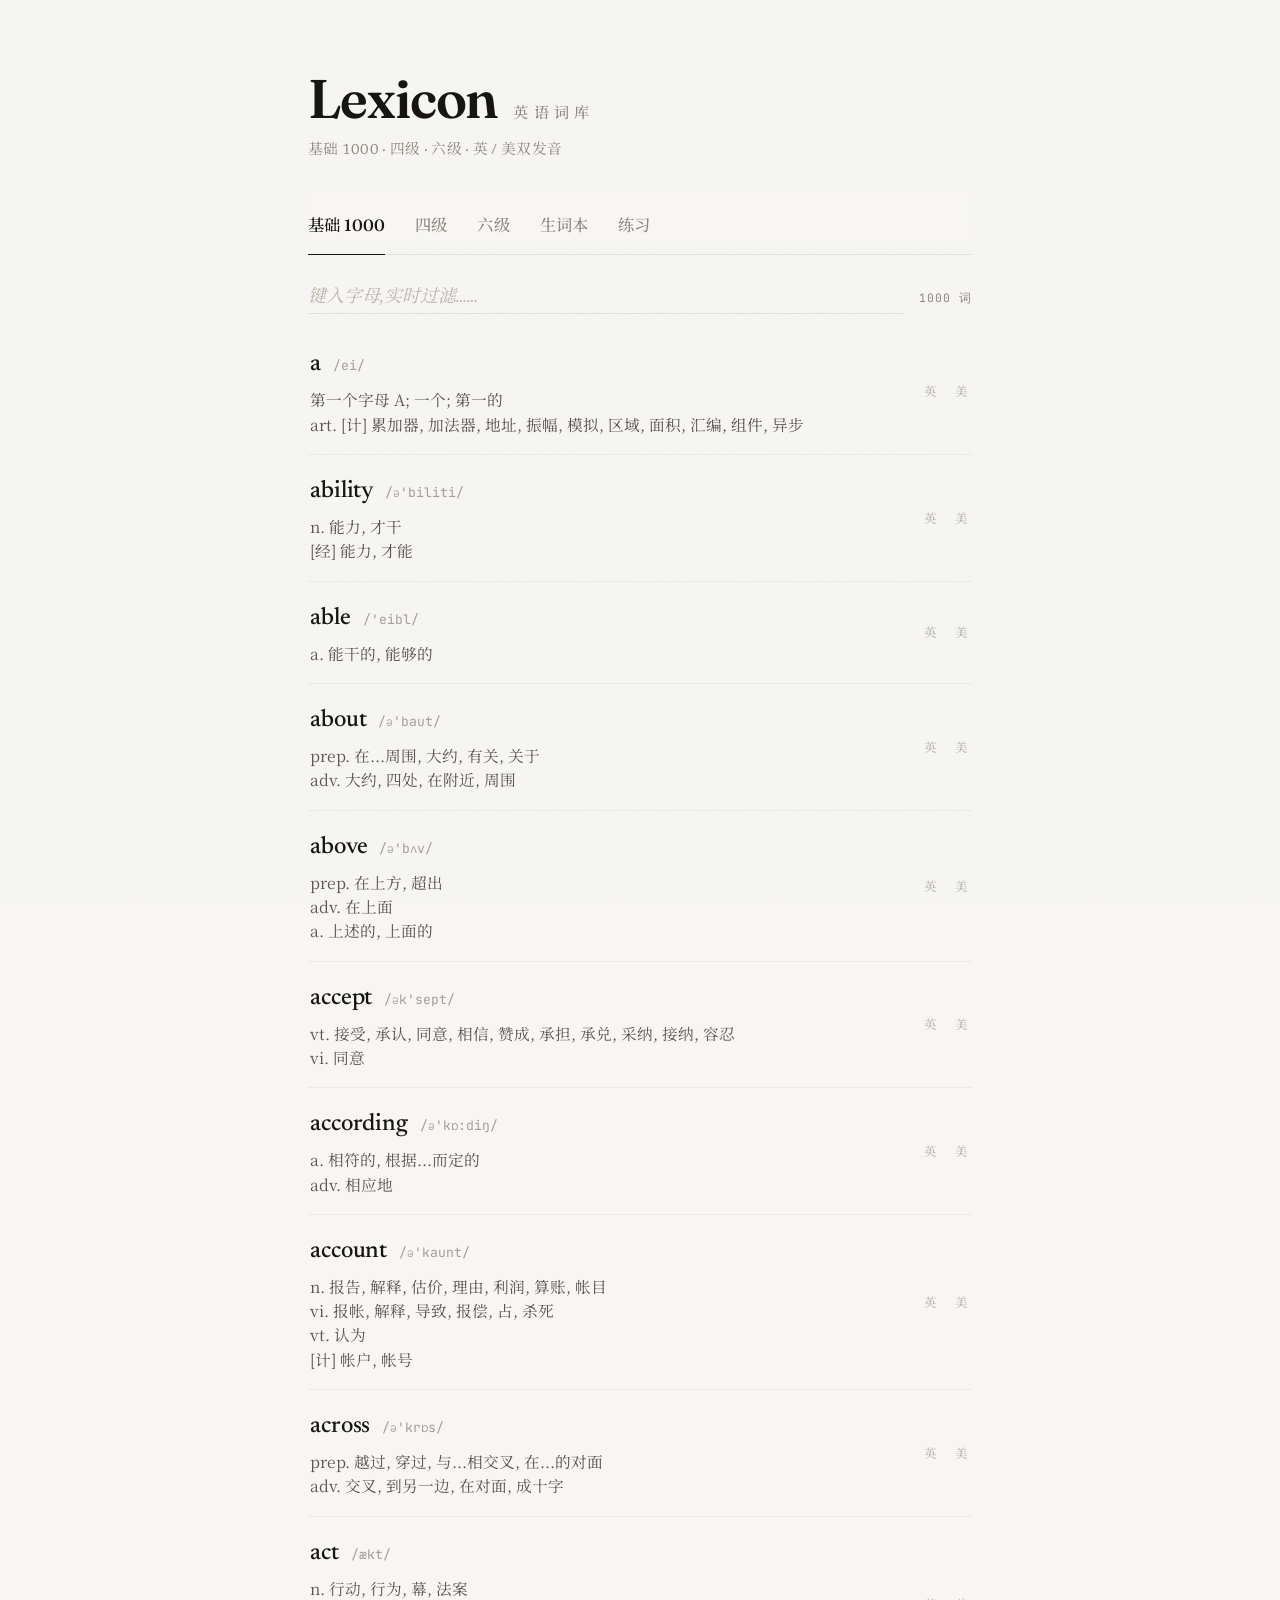
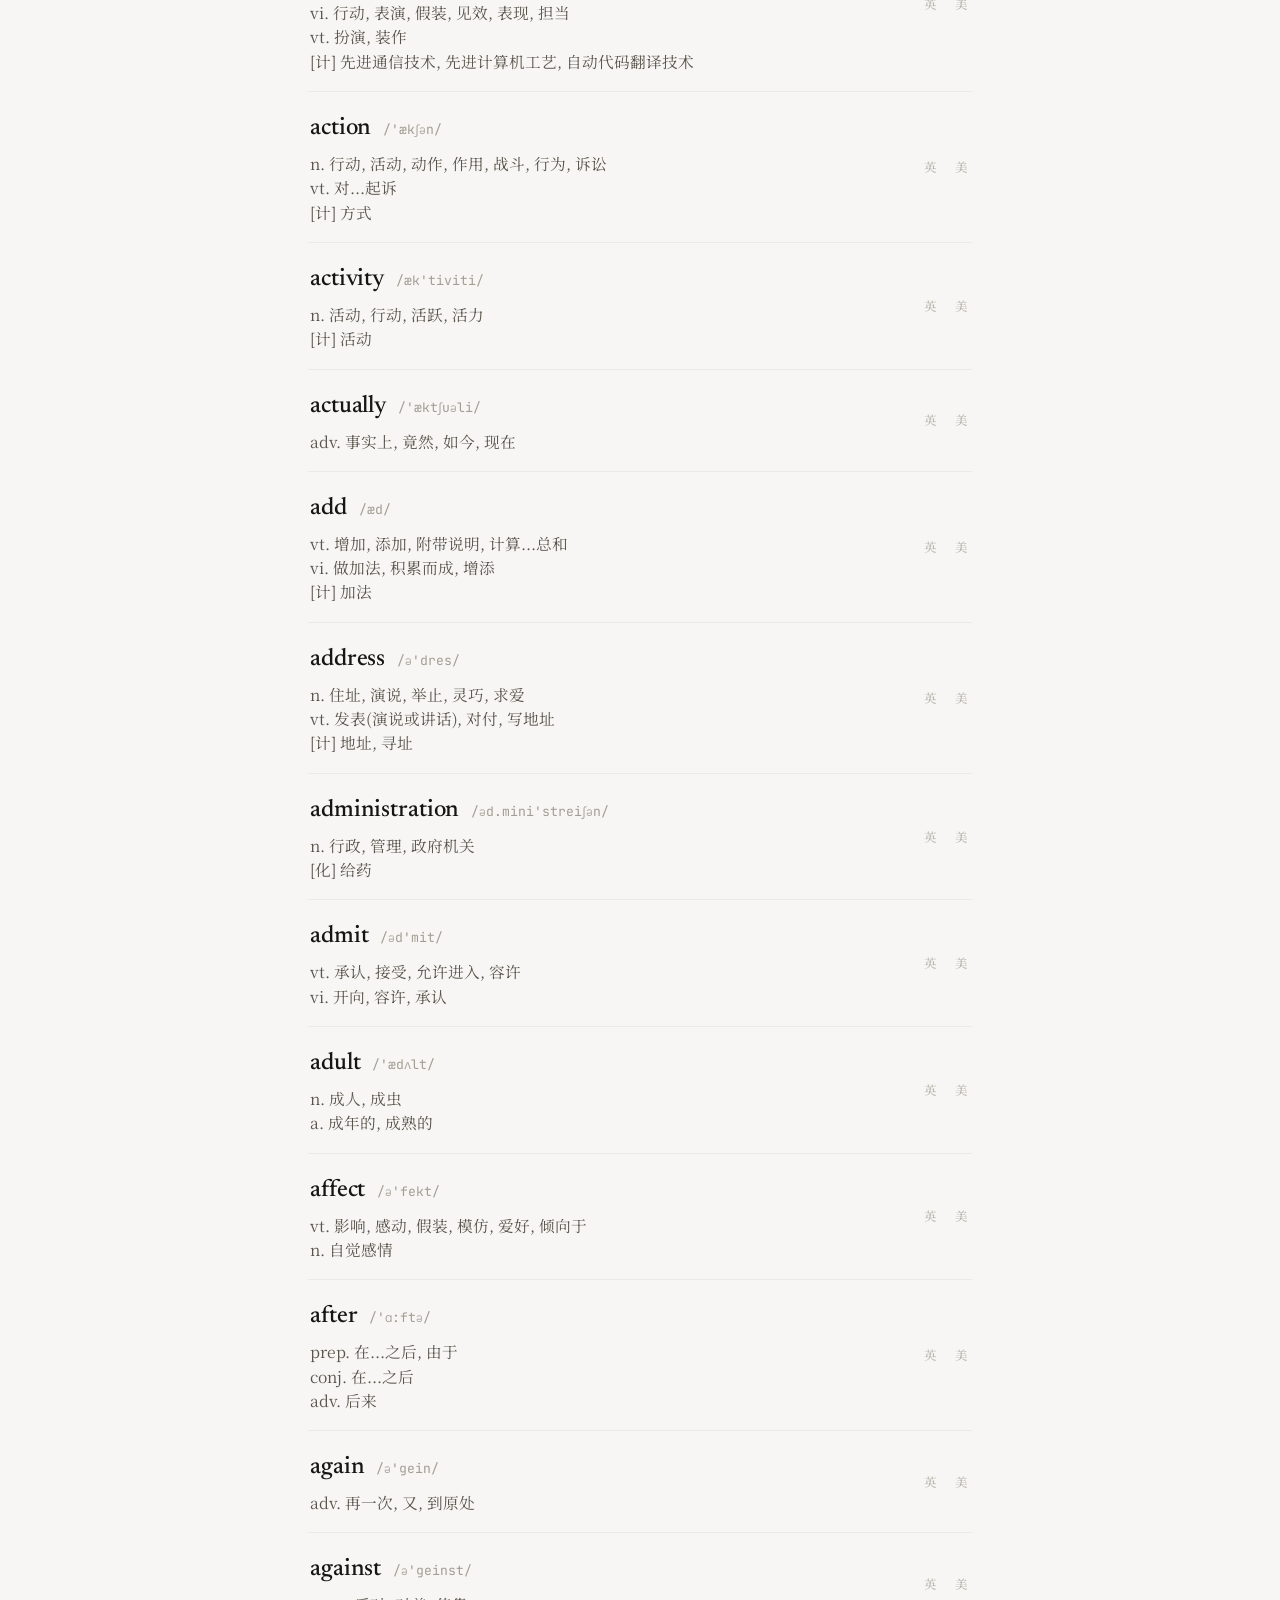
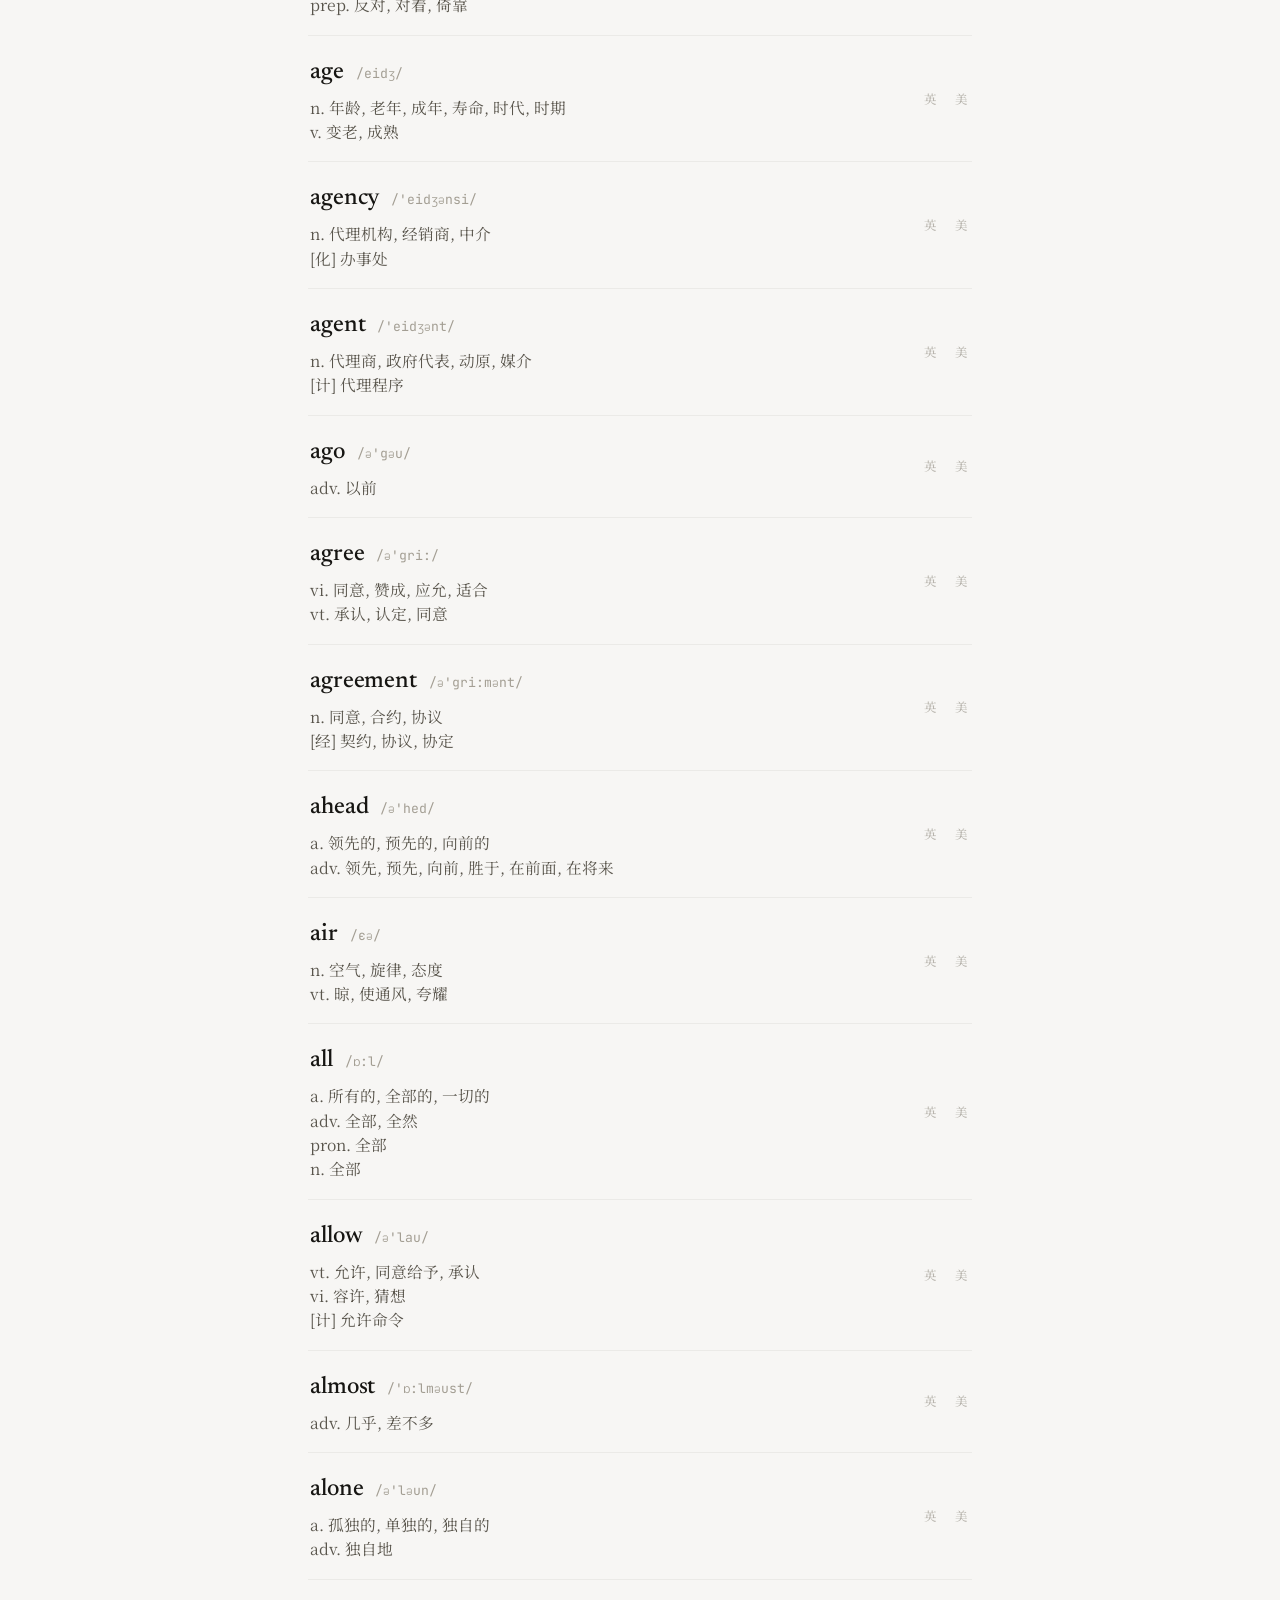
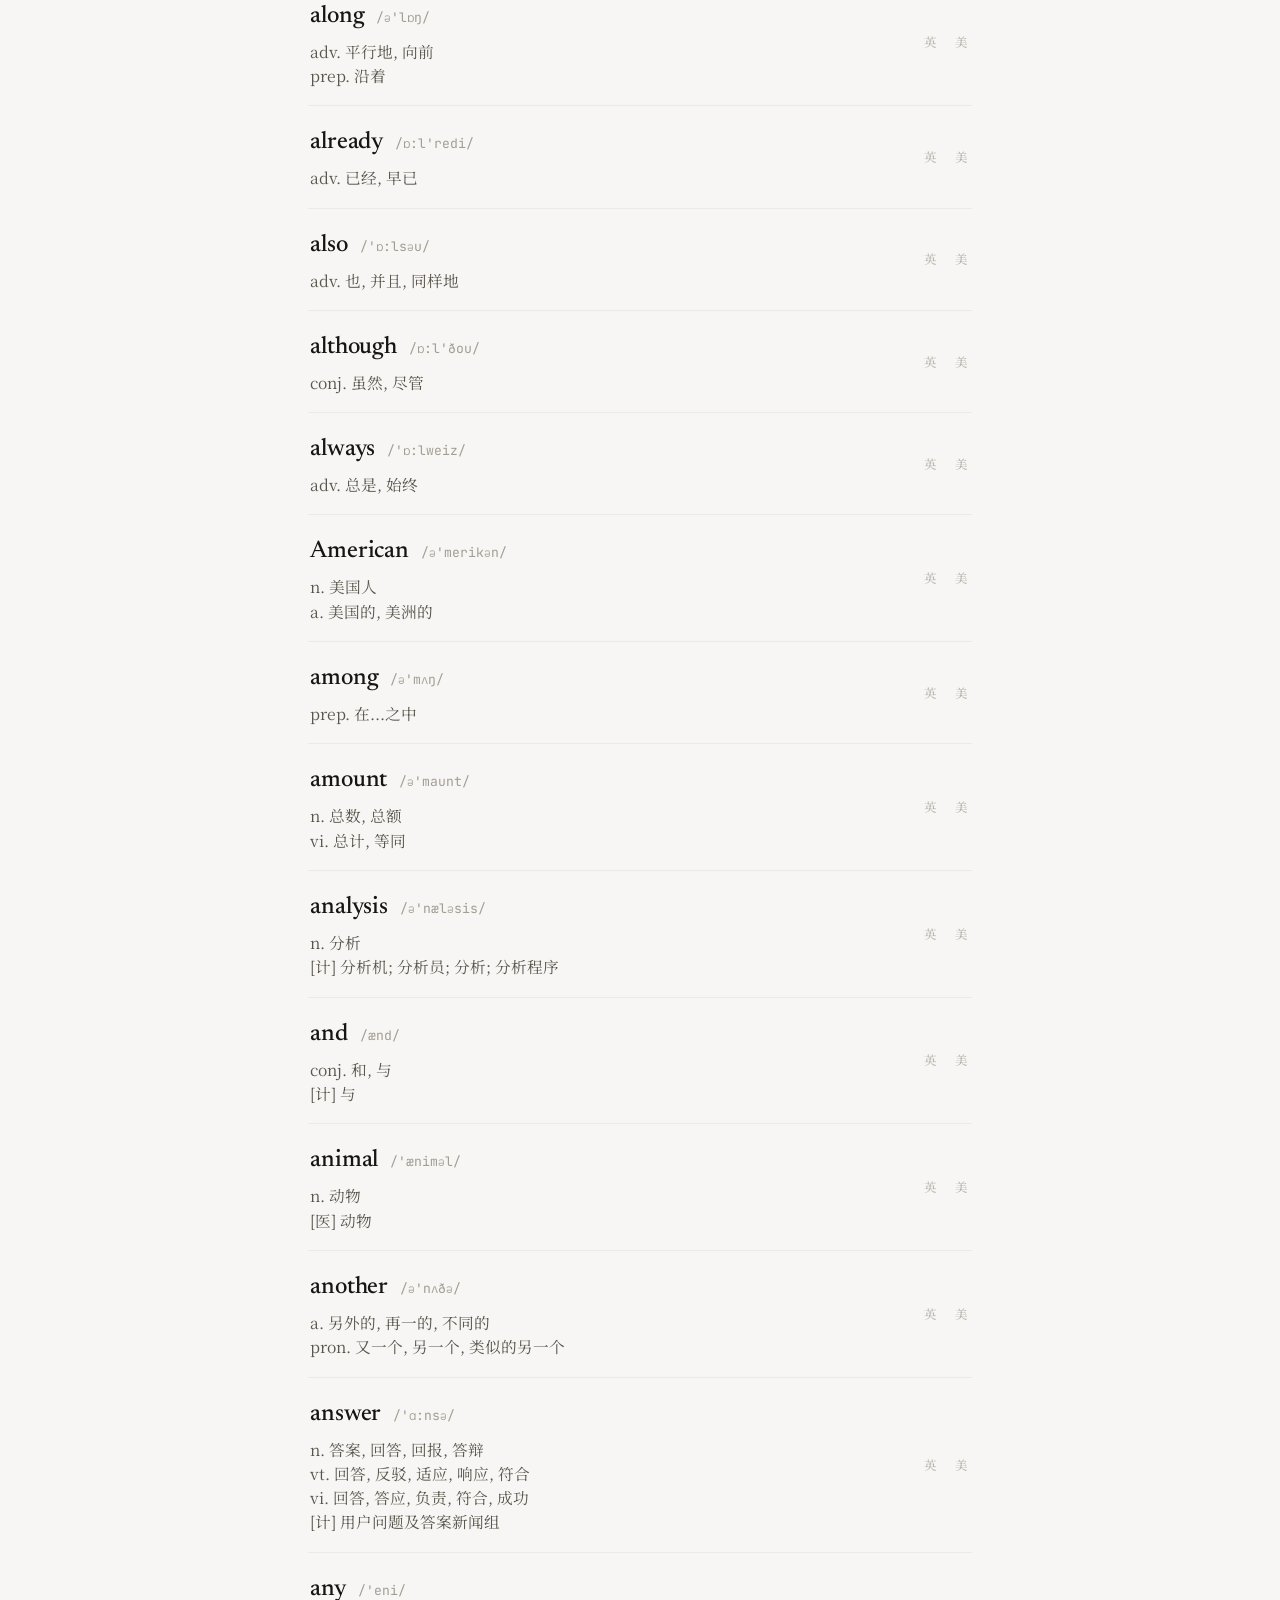
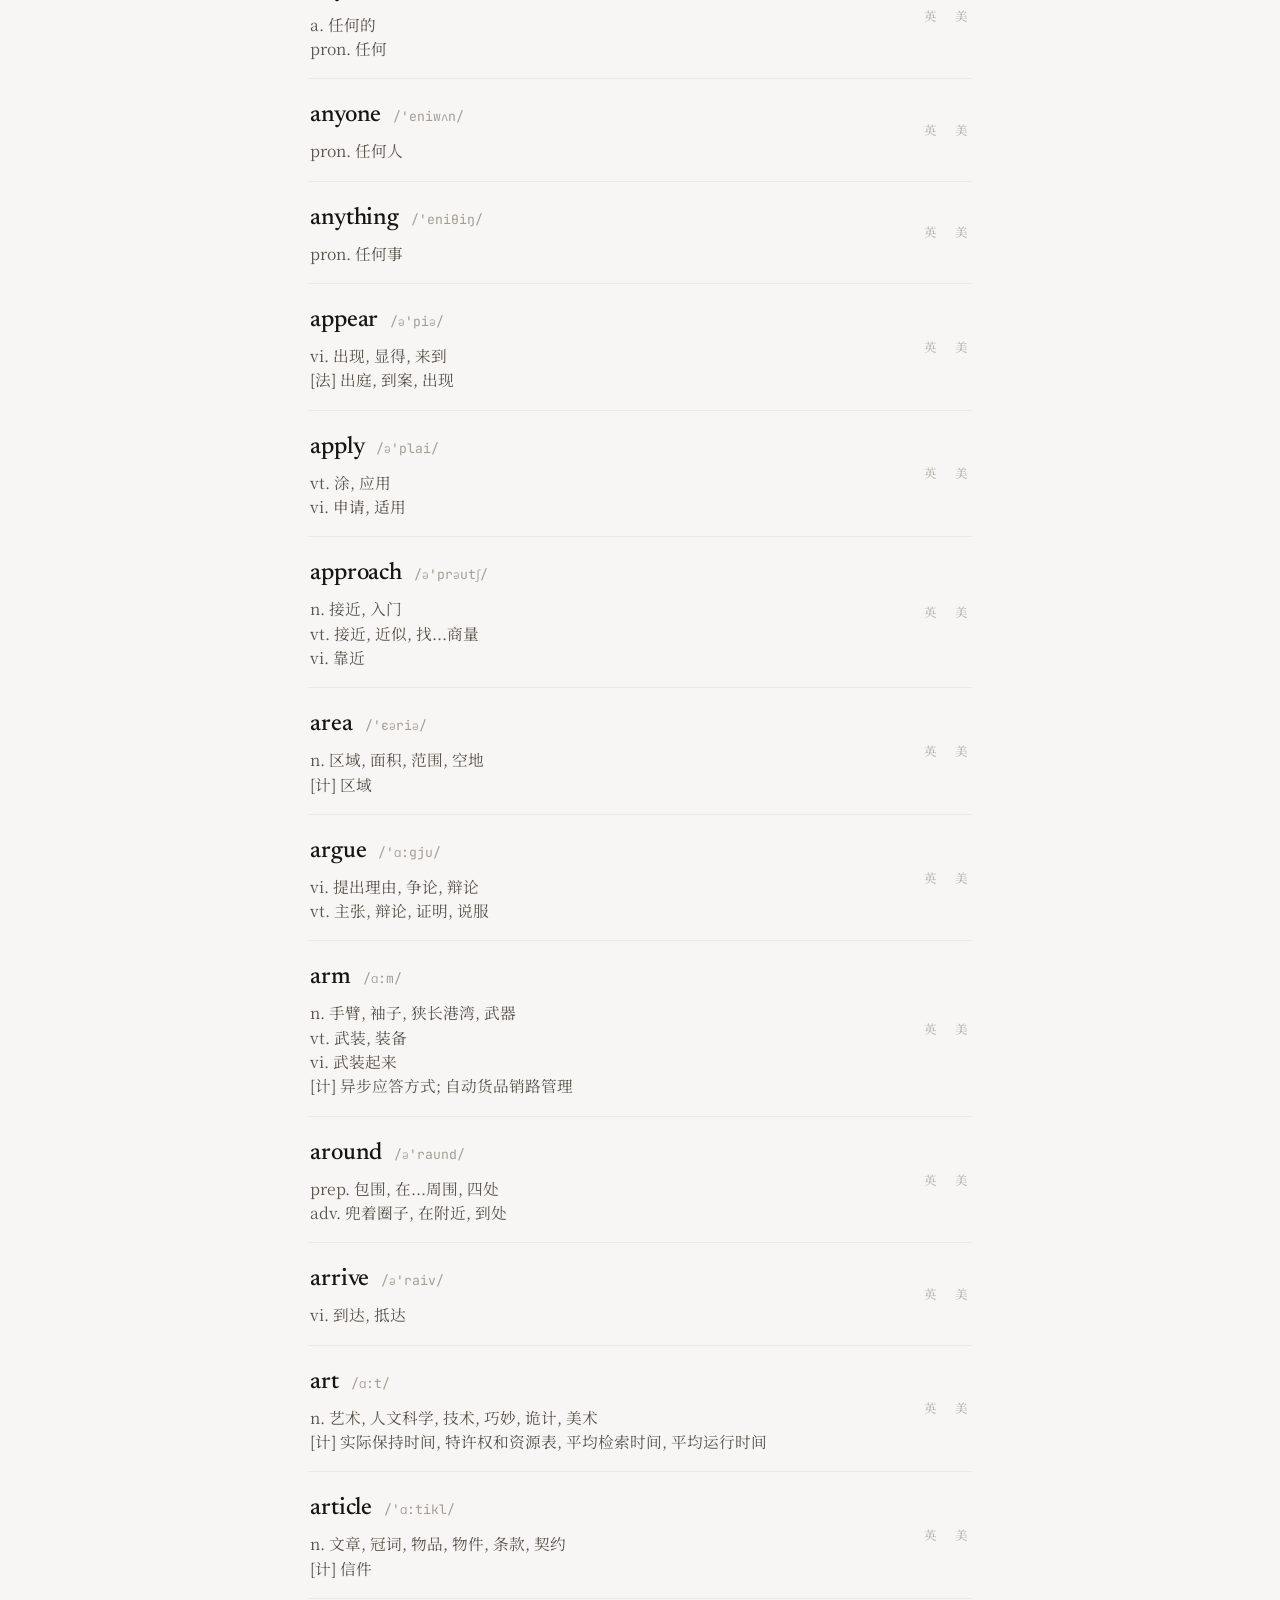
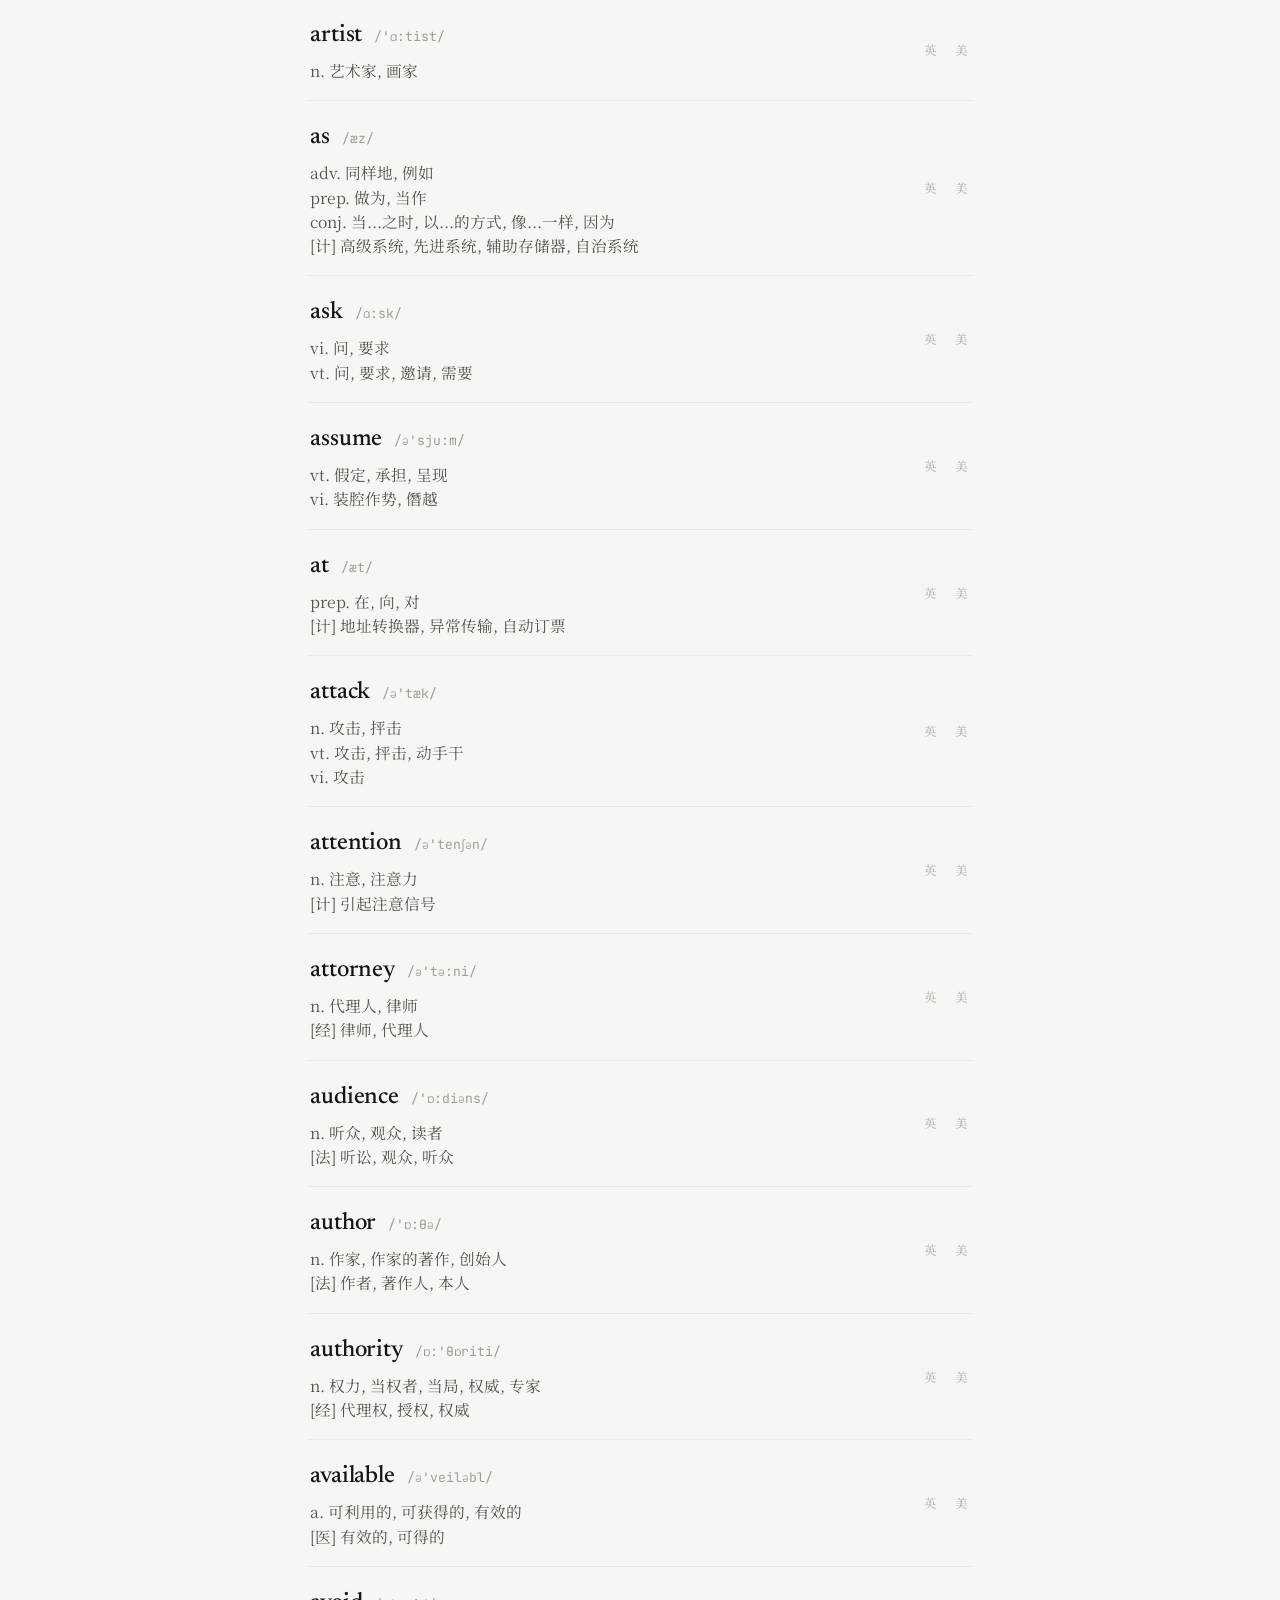
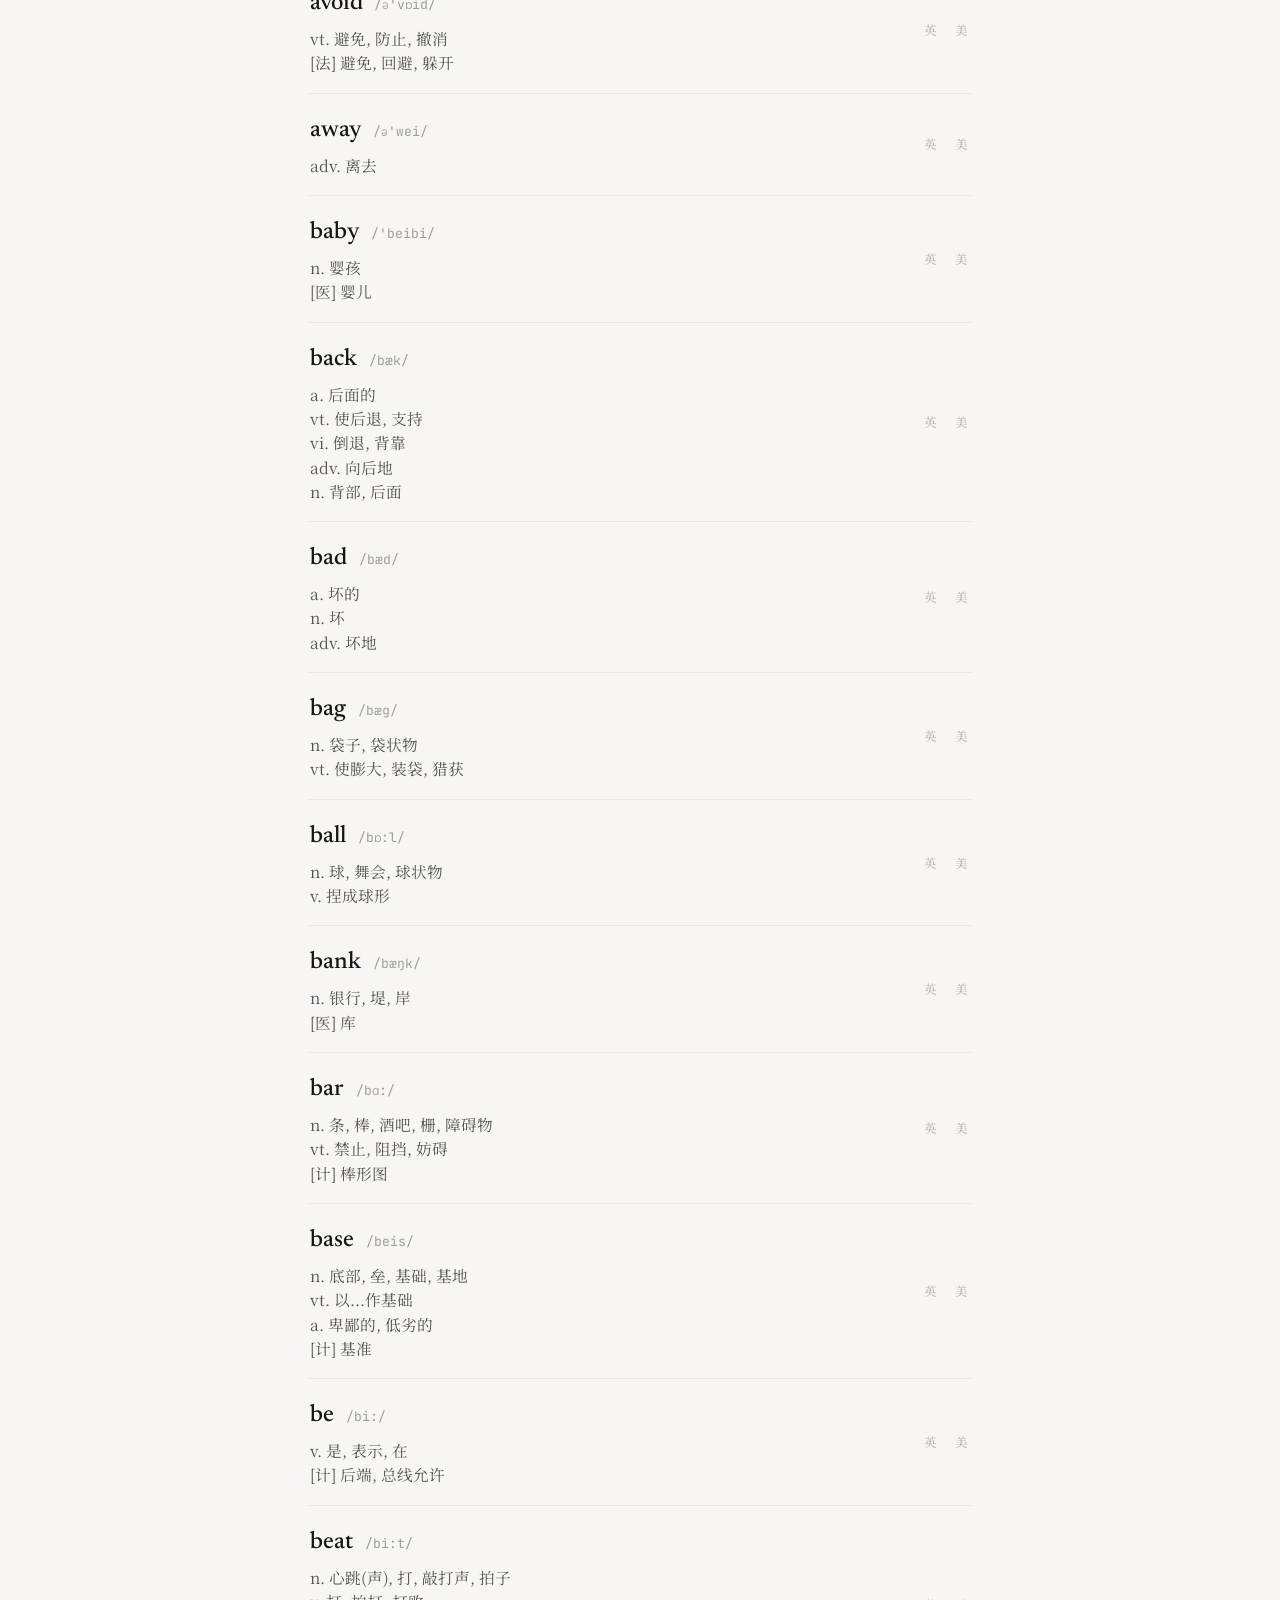
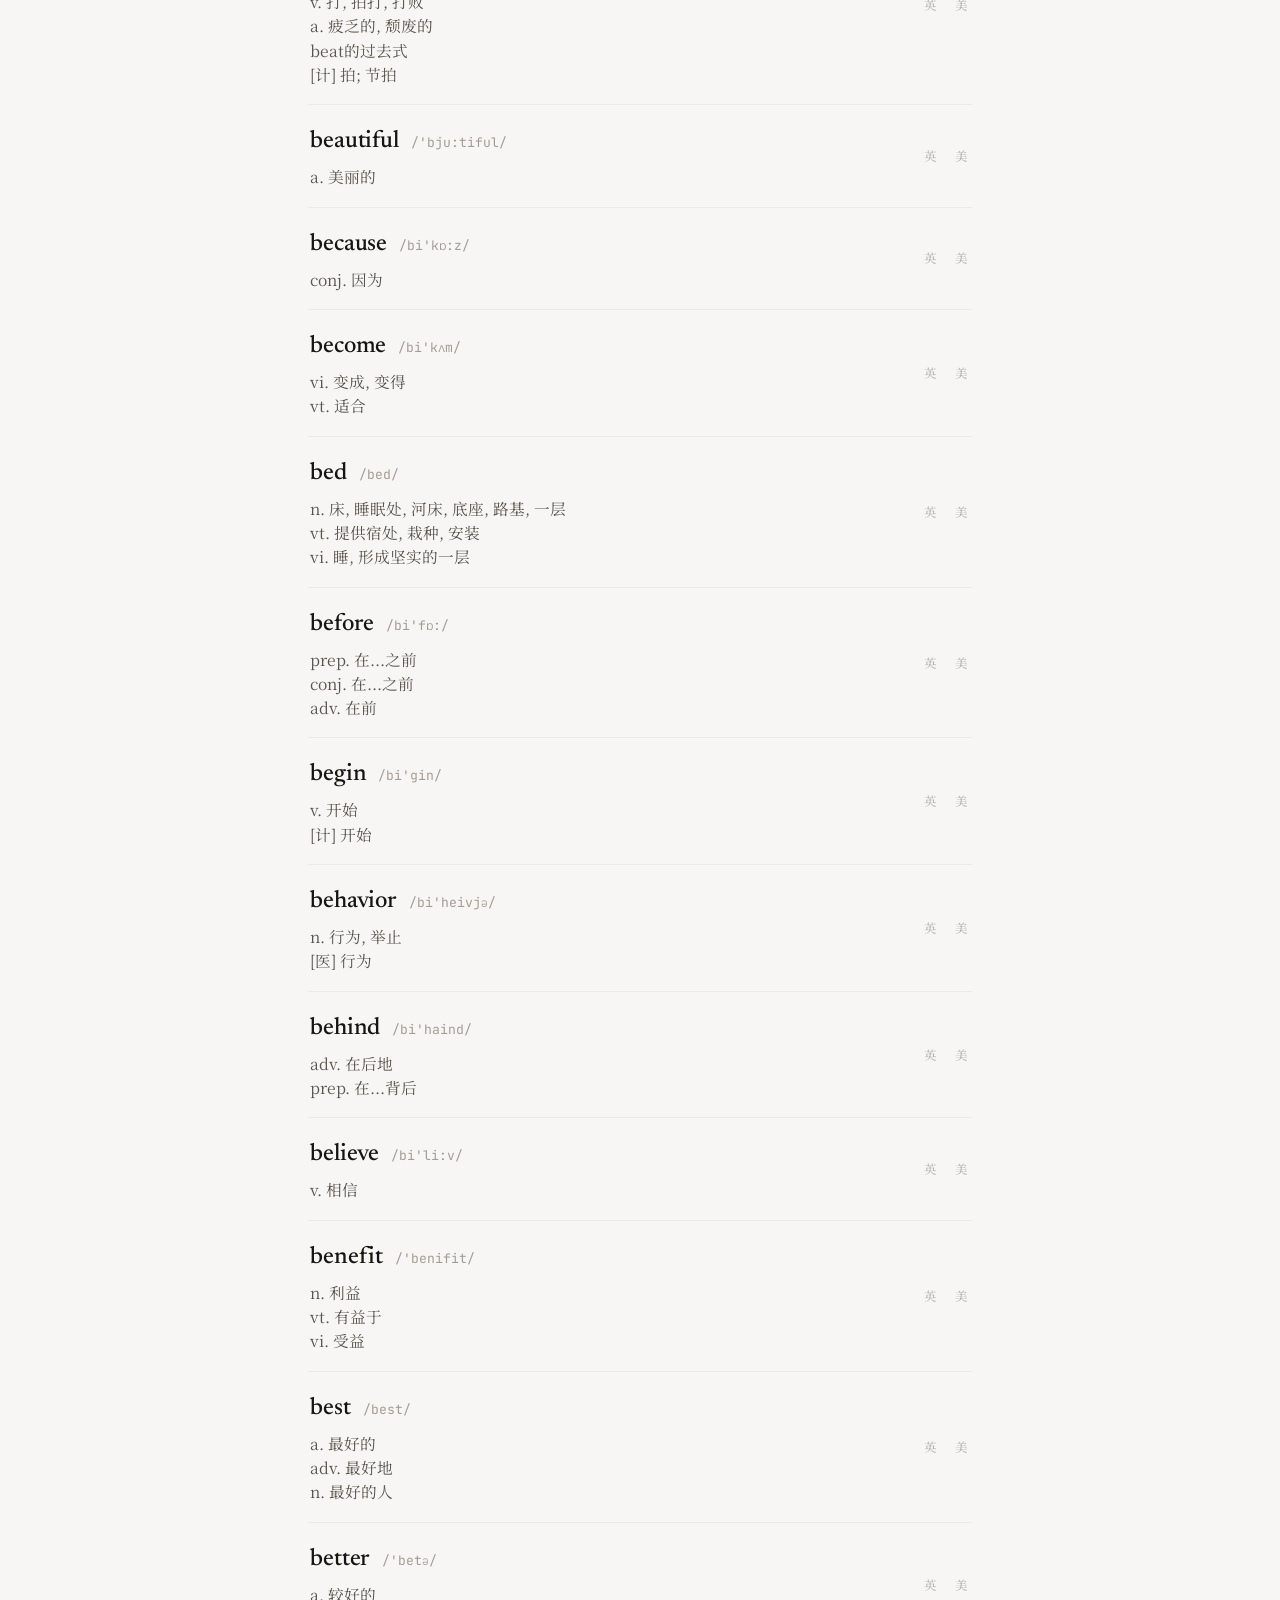
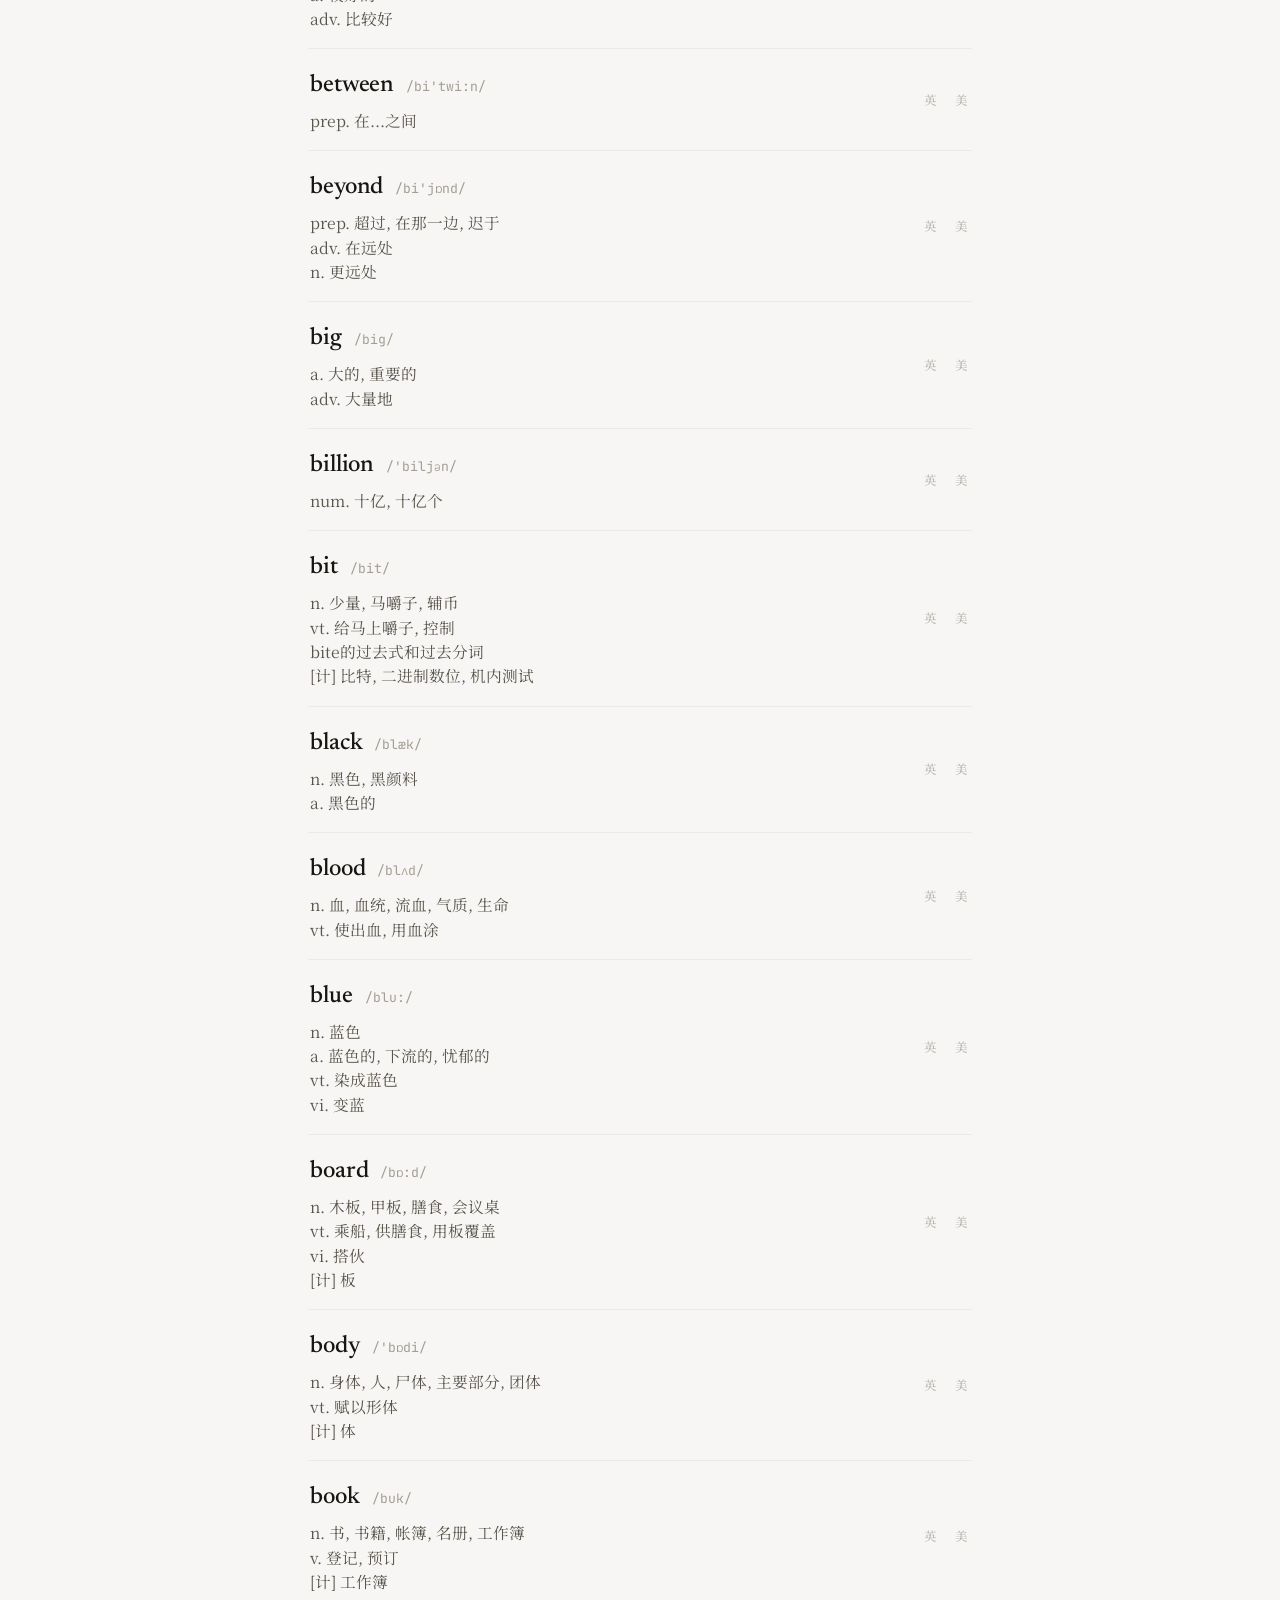
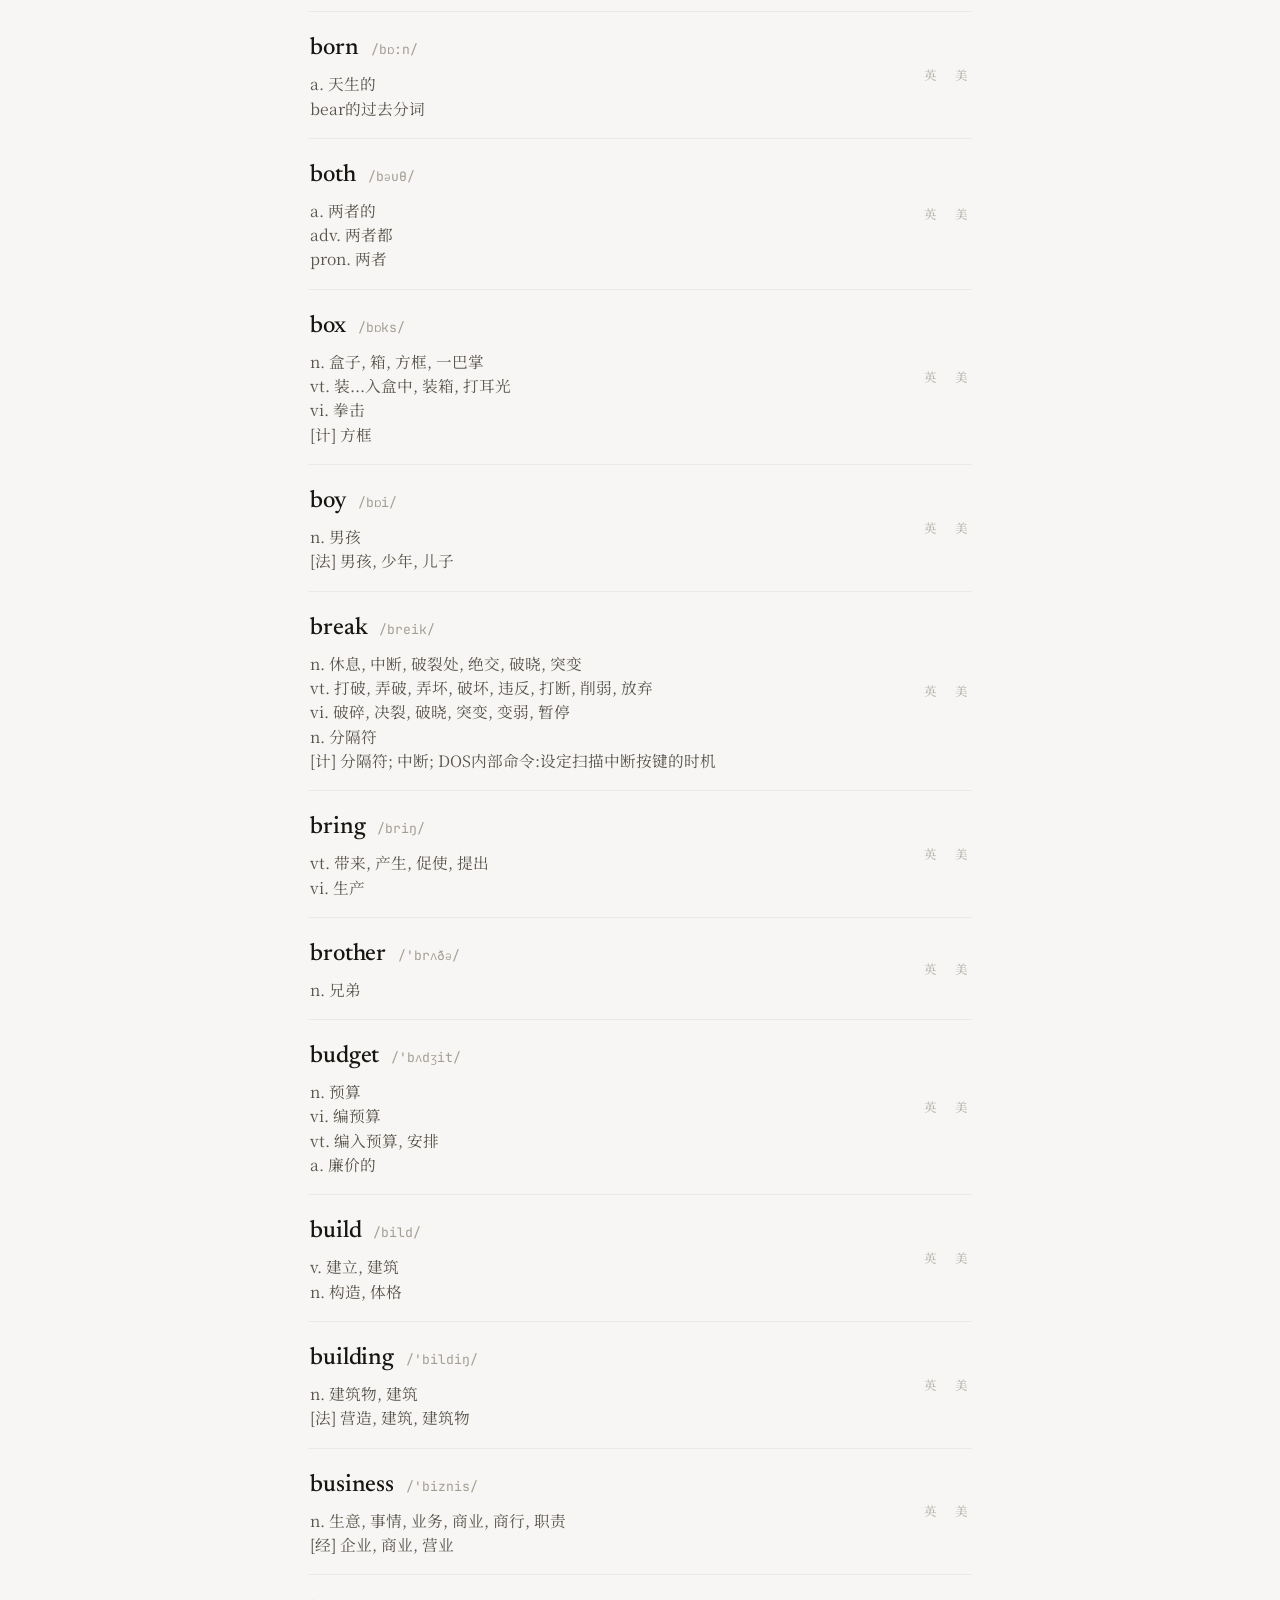
==== index.html @ 5d444819 "初版 Lexicon 静态站(GitHub Pages) - 三个板块词库(basic 1000 / cet4 3849 / cet6 5407)从 ./data/*.json 拉取 - 英/美双发音" ====
<!DOCTYPE html>
<html lang="zh-CN">
<head>
  <meta charset="UTF-8" />
  <meta name="viewport" content="width=device-width, initial-scale=1.0" />
  <title>词库 · Lexicon</title>
  <link rel="preconnect" href="https://fonts.googleapis.com" />
  <link rel="preconnect" href="https://fonts.gstatic.com" crossorigin />
  <link
    href="https://fonts.googleapis.com/css2?family=Fraunces:opsz,wght@9..144,400;9..144,500;9..144,600&family=Newsreader:opsz,wght@6..72,400;6..72,500&family=JetBrains+Mono:wght@400&family=Noto+Serif+SC:wght@400;500&display=swap"
    rel="stylesheet"
  />
  <link rel="stylesheet" href="./static/style.css" />
  <style>
    /* 静态版独有:练习页占位提示(电脑版才有真功能) */
    .practice-static-hint {
      margin-top: 40px;
      padding: 28px 24px;
      border-left: 2px solid var(--hair);
      animation: fade 0.4s ease both;
    }
    .practice-static-hint p {
      font-family: "Newsreader", "Noto Serif SC", serif;
      font-size: 1rem;
      line-height: 1.7;
      color: var(--trans);
      margin: 0;
    }
    .practice-static-hint p + p { margin-top: 6px; color: var(--muted); }

    /* 静态版独有:生词本词条右下角的「删除」按钮 */
    .entry--my { position: relative; }
    .entry__del {
      position: absolute;
      right: 2px;
      bottom: 6px;
      appearance: none; border: 0; background: none; cursor: pointer;
      font-family: "JetBrains Mono", monospace;
      font-size: 0.7rem;
      letter-spacing: 0.08em;
      color: var(--muted);
      opacity: 0.6;
      padding: 4px 6px;
      transition: color 0.2s ease, opacity 0.2s ease;
    }
    .entry:hover .entry__del { opacity: 1; }
    .entry__del:hover { color: var(--ink); }
  </style>
</head>
<body>
  <div class="grain" aria-hidden="true"></div>

  <header class="masthead">
    <div class="mark">
      <span class="mark__en">Lexicon</span>
      <span class="mark__cn">英语词库</span>
    </div>
    <p class="masthead__sub">基础 1000 · 四级 · 六级 · 英 / 美双发音</p>
  </header>

  <nav class="tabs" role="tablist">
    <button class="tab is-active" role="tab" data-section="basic">基础 1000</button>
    <button class="tab" role="tab" data-section="cet4">四级</button>
    <button class="tab" role="tab" data-section="cet6">六级</button>
    <button class="tab" role="tab" data-section="my">生词本</button>
    <button class="tab" role="tab" data-section="practice">练习</button>
    <span class="tabs__ink" aria-hidden="true"></span>
  </nav>

  <div class="searchbar">
    <input
      type="search"
      id="search"
      class="searchbar__input"
      placeholder="键入字母,实时过滤……"
      autocomplete="off"
      spellcheck="false"
    />
    <span class="searchbar__count" id="count"></span>
  </div>

  <section class="import-panel" id="import-panel" hidden>
    <button
      type="button"
      class="import-panel__toggle"
      id="import-toggle"
      aria-expanded="false"
      aria-controls="import-body"
    >
      <span class="import-panel__toggle-label">导入生词</span>
      <span class="import-panel__toggle-arrow" aria-hidden="true">▾</span>
    </button>
    <div class="import-panel__body" id="import-body" hidden>
      <textarea
        id="import-input"
        class="import-panel__input"
        rows="8"
        spellcheck="false"
        placeholder='[{"word": "negotiate", "context": "原句", "source": "来源"}]'
      ></textarea>
      <div class="import-panel__actions">
        <button type="button" class="import-panel__btn" id="import-submit">导入</button>
        <span class="import-panel__hint">JSON 数组,每项需有 word;context / source 可选</span>
      </div>
      <div class="import-panel__result" id="import-result" hidden></div>
    </div>
  </section>

  <section class="practice-panel" id="practice-panel" hidden>
    <div class="practice-static-hint">
      <p>造句批改需要后端 + DeepSeek key。</p>
      <p>请在电脑版 Lexicon (Flask 应用) 使用此功能。</p>
    </div>
  </section>

  <main class="list" id="list" aria-live="polite"></main>

  <div class="sentinel" id="sentinel"></div>
  <div class="foot" id="foot"></div>

  <script src="./static/app.js"></script>
</body>
</html>
---- static/style.css ----
/* ============================================================
   词库 · Lexicon —— 编辑式极简纸质词典风
   暖白纸底 · 近黑文字 · 衬线正文 · 单色克制
   硬约束:单词本体高对比、清晰可读
   ============================================================ */

:root {
  --paper:      #f7f6f4;   /* 暖白纸底 */
  --paper-deep: #efece7;   /* 略深的纸色,用于极轻的分区 */
  --ink:        #16150f;   /* 近黑正文 */
  --word:       #161512;   /* 单词主体(高对比) */
  --phon:       #a39e93;   /* 音标 浅灰 */
  --trans:      #59554c;   /* 释义 中灰 */
  --muted:      #8d887d;   /* 次要文字 */
  --hair:       rgba(22, 21, 15, 0.10);  /* 细分隔线 */
  --hair-soft:  rgba(22, 21, 15, 0.05);
  --accent:     #16150f;   /* 唯一“强调”=近黑,不引入彩色 */
}

* { box-sizing: border-box; margin: 0; padding: 0; }

html { -webkit-font-smoothing: antialiased; text-rendering: optimizeLegibility; }

body {
  background: var(--paper);
  color: var(--ink);
  font-family: "Newsreader", "Noto Serif SC", Georgia, serif;
  line-height: 1.5;
  max-width: 720px;
  margin: 0 auto;
  padding: 0 28px 30vh;
  position: relative;
}

/* 极轻的纸张颗粒,营造氛围而非装饰 */
.grain {
  position: fixed; inset: 0; z-index: -1; pointer-events: none;
  opacity: 0.035;
  background-image: url("data:image/svg+xml,%3Csvg xmlns='http://www.w3.org/2000/svg' width='160' height='160'%3E%3Cfilter id='n'%3E%3CfeTurbulence type='fractalNoise' baseFrequency='0.85' numOctaves='3' stitchTiles='stitch'/%3E%3C/filter%3E%3Crect width='100%25' height='100%25' filter='url(%23n)'/%3E%3C/svg%3E");
}

/* ---------- 报头 ---------- */
.masthead {
  padding: 72px 0 30px;
  animation: rise 0.7s cubic-bezier(0.2, 0.7, 0.2, 1) both;
}
.mark { display: flex; align-items: baseline; gap: 14px; }
.mark__en {
  font-family: "Fraunces", serif;
  font-weight: 600;
  font-size: clamp(2.4rem, 7vw, 3.4rem);
  letter-spacing: -0.02em;
  color: var(--ink);
  line-height: 1;
}
.mark__cn {
  font-family: "Noto Serif SC", serif;
  font-weight: 500;
  font-size: 0.95rem;
  letter-spacing: 0.35em;
  color: var(--muted);
  padding-left: 2px;
}
.masthead__sub {
  margin-top: 14px;
  font-size: 0.92rem;
  color: var(--muted);
  letter-spacing: 0.02em;
}

/* ---------- 板块切换:低调文字 + 下划线游标 ---------- */
.tabs {
  position: sticky; top: 0; z-index: 5;
  display: flex; gap: 30px;
  padding: 18px 0 16px;
  background: linear-gradient(var(--paper) 72%, transparent);
  border-bottom: 1px solid var(--hair);
}
.tab {
  appearance: none; border: 0; background: none; cursor: pointer;
  font-family: "Fraunces", "Noto Serif SC", serif;
  font-size: 1.02rem;
  font-weight: 500;
  letter-spacing: 0.01em;
  color: var(--muted);
  padding: 2px 0;
  transition: color 0.35s ease;
}
.tab:hover { color: var(--trans); }
.tab.is-active { color: var(--ink); }
.tabs__ink {
  position: absolute; bottom: -1px; left: 0; height: 1.5px;
  background: var(--accent);
  transition: transform 0.4s cubic-bezier(0.5, 0, 0.1, 1), width 0.4s cubic-bezier(0.5, 0, 0.1, 1);
}

/* ---------- 搜索框:下划线式 ---------- */
.searchbar {
  display: flex; align-items: baseline; gap: 16px;
  padding: 28px 0 8px;
}
.searchbar__input {
  flex: 1; min-width: 0;
  appearance: none; border: 0; background: none; outline: none;
  font-family: "Newsreader", "Noto Serif SC", serif;
  font-size: 1.12rem;
  color: var(--ink);
  padding: 6px 0;
  border-bottom: 1px solid var(--hair);
  transition: border-color 0.3s ease;
}
.searchbar__input::placeholder { color: #bbb6aa; font-style: italic; }
.searchbar__input:focus { border-bottom-color: var(--ink); }
.searchbar__input::-webkit-search-cancel-button { -webkit-appearance: none; }
.searchbar__count {
  font-family: "JetBrains Mono", monospace;
  font-size: 0.72rem;
  letter-spacing: 0.08em;
  color: var(--muted);
  white-space: nowrap;
}

/* ---------- 词条列表 ---------- */
.list { padding-top: 6px; }

.entry {
  display: grid;
  grid-template-columns: 1fr auto;
  grid-template-areas:
    "head play"
    "trans play";
  column-gap: 18px;
  align-items: start;
  padding: 18px 2px;
  border-bottom: 1px solid var(--hair-soft);
  animation: fade 0.5s ease both;
}
.entry:hover { background: linear-gradient(90deg, transparent, var(--paper-deep) 12%, var(--paper-deep) 88%, transparent); }

.entry__head {
  grid-area: head;
  display: flex; align-items: baseline; flex-wrap: wrap; gap: 12px;
}
.entry__word {
  font-family: "Newsreader", serif;
  font-size: 1.5rem;
  font-weight: 500;
  color: var(--word);            /* 高对比,清晰可读 */
  letter-spacing: -0.005em;
}
.entry__phon {
  font-family: "JetBrains Mono", monospace;
  font-size: 0.82rem;
  color: var(--phon);
  letter-spacing: 0;
}
.entry__trans {
  grid-area: trans;
  margin-top: 5px;
  font-family: "Noto Serif SC", "Newsreader", serif;
  font-size: 0.98rem;
  color: var(--trans);
  line-height: 1.55;
  white-space: pre-line;  /* 让 unescapeNewlines 后的 \n 真换行 */
}

/* 播放标签:"英 / 美"两个克制的小文字按钮 */
.play-group {
  grid-area: play;
  align-self: center;
  display: flex;
  align-items: center;
  gap: 14px;
}
.play {
  appearance: none; border: 0; background: none; cursor: pointer;
  font-family: "Fraunces", "Noto Serif SC", serif;
  font-size: 0.78rem;
  font-weight: 500;
  letter-spacing: 0.08em;
  color: var(--muted);
  opacity: 0.6;
  padding: 4px 2px;
  transition: color 0.25s ease, opacity 0.25s ease;
}
.entry:hover .play { opacity: 1; }
.play:hover { color: var(--ink); }
.play.is-playing { color: var(--ink); animation: pulse 0.6s ease infinite; }

/* ---------- 生词本:导入面板(折叠) ---------- */
.import-panel {
  margin-top: 18px;
  border-top: 1px solid var(--hair-soft);
  border-bottom: 1px solid var(--hair-soft);
}
.import-panel__toggle {
  appearance: none; border: 0; background: none; cursor: pointer;
  width: 100%;
  display: flex; align-items: baseline; justify-content: space-between;
  padding: 14px 0;
  font-family: "Fraunces", "Noto Serif SC", serif;
  font-size: 0.96rem;
  font-weight: 500;
  letter-spacing: 0.02em;
  color: var(--muted);
  transition: color 0.25s ease;
}
.import-panel__toggle:hover { color: var(--ink); }
.import-panel__toggle-arrow {
  font-size: 0.78rem;
  color: var(--muted);
}
.import-panel__body {
  padding: 4px 0 20px;
  animation: fade 0.35s ease both;
}
.import-panel__input {
  width: 100%;
  appearance: none;
  border: 1px solid var(--hair);
  background: var(--paper);
  color: var(--ink);
  font-family: "JetBrains Mono", monospace;
  font-size: 0.84rem;
  line-height: 1.55;
  padding: 12px 14px;
  border-radius: 2px;
  outline: none;
  resize: vertical;
  min-height: 140px;
  transition: border-color 0.25s ease;
}
.import-panel__input:focus { border-color: var(--ink); }
.import-panel__input::placeholder { color: #bbb6aa; }
.import-panel__actions {
  display: flex; align-items: baseline; justify-content: space-between;
  gap: 14px;
  margin-top: 12px;
}
.import-panel__btn {
  appearance: none; cursor: pointer;
  border: 1px solid var(--ink);
  background: transparent;
  color: var(--ink);
  font-family: "Fraunces", "Noto Serif SC", serif;
  font-size: 0.92rem;
  font-weight: 500;
  letter-spacing: 0.02em;
  padding: 7px 22px;
  border-radius: 2px;
  transition: background 0.2s ease, color 0.2s ease;
}
.import-panel__btn:hover { background: var(--ink); color: var(--paper); }
.import-panel__btn:disabled {
  cursor: default;
  opacity: 0.4;
  background: transparent;
  color: var(--ink);
}
.import-panel__hint {
  flex: 1;
  text-align: right;
  font-family: "JetBrains Mono", monospace;
  font-size: 0.72rem;
  letter-spacing: 0.04em;
  color: var(--muted);
}
.import-panel__result {
  margin-top: 14px;
  padding: 10px 14px;
  border-left: 2px solid var(--hair);
  font-family: "JetBrains Mono", monospace;
  font-size: 0.78rem;
  line-height: 1.6;
  color: var(--trans);
  word-break: break-word;
}
.import-panel__result.is-ok { border-left-color: var(--ink); color: var(--ink); }
.import-panel__result.is-error { border-left-color: var(--ink); color: var(--ink); background: var(--paper-deep); }

/* ---------- 生词本:词条扩展(原句 / 来源·日期 / 未收录) ---------- */
.entry--my {
  grid-template-areas:
    "head play"
    "trans play"
    "ctx ctx"
    "meta meta";
}
.entry__trans--missing {
  font-style: italic;
  color: var(--muted);
}
.entry__context {
  grid-area: ctx;
  margin: 10px 0 0;
  padding: 2px 0 2px 14px;
  border-left: 2px solid var(--hair);
  font-family: "Newsreader", "Noto Serif SC", serif;
  font-style: italic;
  font-size: 0.94rem;
  line-height: 1.6;
  color: var(--trans);
}
.entry__meta {
  grid-area: meta;
  margin-top: 8px;
  font-family: "JetBrains Mono", monospace;
  font-size: 0.7rem;
  letter-spacing: 0.08em;
  color: var(--muted);
}

/* ---------- 状态/页脚 ---------- */
.sentinel { height: 1px; }
.foot {
  text-align: center;
  padding: 36px 0 0;
  font-family: "JetBrains Mono", monospace;
  font-size: 0.72rem;
  letter-spacing: 0.12em;
  color: var(--muted);
}
.notice {
  padding: 56px 4px;
  text-align: center;
  color: var(--muted);
  font-size: 1rem;
  line-height: 1.8;
}
.notice code {
  font-family: "JetBrains Mono", monospace;
  font-size: 0.82rem;
  background: var(--paper-deep);
  padding: 2px 7px; border-radius: 3px;
  color: var(--trans);
}

/* ---------- 动效:克制 ---------- */
@keyframes rise { from { opacity: 0; transform: translateY(10px); } to { opacity: 1; transform: none; } }
@keyframes fade { from { opacity: 0; } to { opacity: 1; } }
@keyframes pulse { 0%, 100% { opacity: 1; } 50% { opacity: 0.45; } }

/* ============================================================
   练习页 —— 选词 / 造句 / 批改卡片
   ============================================================ */

.practice-panel {
  padding: 14px 0 30px;
  animation: fade 0.4s ease both;
}

.practice-step {
  margin-top: 22px;
}
.practice-step:first-child { margin-top: 0; }

.practice-label {
  display: block;
  font-family: "Fraunces", "Noto Serif SC", serif;
  font-size: 0.84rem;
  font-weight: 500;
  letter-spacing: 0.04em;
  color: var(--muted);
  margin-bottom: 10px;
}

/* 选词:下划线输入框 + 浮层建议列表 */
.practice-search { position: relative; }
.practice-input {
  width: 100%;
  appearance: none;
  border: 0; border-bottom: 1px solid var(--hair);
  background: none; outline: none;
  font-family: "Newsreader", "Noto Serif SC", serif;
  font-size: 1.12rem;
  color: var(--ink);
  padding: 6px 0;
  transition: border-color 0.3s ease;
}
.practice-input:focus { border-bottom-color: var(--ink); }
.practice-input::placeholder { color: #bbb6aa; font-style: italic; }
.practice-input::-webkit-search-cancel-button { -webkit-appearance: none; }

.practice-suggest {
  position: absolute; left: 0; right: 0; top: 100%;
  z-index: 10;
  list-style: none; margin: 0; padding: 6px 0;
  background: var(--paper);
  border: 1px solid var(--hair);
  border-radius: 2px;
  max-height: 320px; overflow-y: auto;
  box-shadow: 0 6px 16px rgba(22, 21, 15, 0.04);
}
.practice-suggest__item {
  display: flex; align-items: baseline; justify-content: space-between;
  gap: 16px;
  padding: 8px 14px;
  cursor: pointer;
  transition: background 0.15s ease;
}
.practice-suggest__item:hover { background: var(--paper-deep); }
.practice-suggest__word {
  font-family: "Newsreader", serif;
  font-size: 1.04rem;
  color: var(--ink);
}
.practice-suggest__trans {
  flex: 1;
  text-align: right;
  font-family: "Noto Serif SC", serif;
  font-size: 0.84rem;
  color: var(--muted);
  overflow: hidden;
  text-overflow: ellipsis;
  white-space: nowrap;
}

/* 词条预览 */
.practice-entry {
  margin-top: 22px;
  padding: 16px 18px;
  background: var(--paper-deep);
  border-radius: 2px;
  animation: fade 0.3s ease both;
}
.practice-entry__head { margin-bottom: 8px; }
.practice-entry__word {
  font-family: "Newsreader", serif;
  font-size: 1.4rem;
  font-weight: 500;
  color: var(--word);
  letter-spacing: -0.005em;
}
.practice-entry__field {
  display: flex; align-items: baseline;
  gap: 12px;
  margin-top: 6px;
  font-size: 0.92rem;
  line-height: 1.55;
}
.practice-entry__label {
  flex-shrink: 0;
  width: 54px;
  font-family: "JetBrains Mono", monospace;
  font-size: 0.7rem;
  letter-spacing: 0.08em;
  color: var(--muted);
  text-transform: uppercase;
  padding-top: 3px;
}
.practice-entry__value {
  flex: 1;
  font-family: "Newsreader", "Noto Serif SC", serif;
  color: var(--trans);
  white-space: pre-line;  /* 让 unescapeNewlines 后的 \n 真换行 */
}

/* 造句区 */
.practice-textarea {
  width: 100%;
  appearance: none;
  border: 1px solid var(--hair);
  background: var(--paper);
  color: var(--ink);
  font-family: "Newsreader", "Noto Serif SC", serif;
  font-size: 1.05rem;
  line-height: 1.55;
  padding: 12px 14px;
  border-radius: 2px;
  outline: none;
  resize: vertical;
  min-height: 86px;
  transition: border-color 0.25s ease;
}
.practice-textarea:focus { border-color: var(--ink); }
.practice-textarea::placeholder { color: #bbb6aa; font-style: italic; }

.practice-actions {
  display: flex; align-items: baseline; justify-content: space-between;
  gap: 14px;
  margin-top: 12px;
}
.practice-btn {
  appearance: none; cursor: pointer;
  border: 1px solid var(--ink);
  background: transparent;
  color: var(--ink);
  font-family: "Fraunces", "Noto Serif SC", serif;
  font-size: 0.96rem;
  font-weight: 500;
  letter-spacing: 0.04em;
  padding: 8px 28px;
  border-radius: 2px;
  transition: background 0.2s ease, color 0.2s ease;
}
.practice-btn:hover { background: var(--ink); color: var(--paper); }
.practice-btn:disabled { cursor: default; opacity: 0.4; background: transparent; color: var(--ink); }
.practice-hint {
  flex: 1; text-align: right;
  font-family: "JetBrains Mono", monospace;
  font-size: 0.7rem;
  letter-spacing: 0.04em;
  color: var(--muted);
}

/* 批改卡片 */
.grade-card {
  margin-top: 28px;
  padding: 22px 20px 20px;
  border: 1px solid var(--hair);
  border-radius: 2px;
  background: var(--paper);
  animation: fade 0.35s ease both;
}
.grade-card--loading,
.grade-card--error { border-color: var(--hair); }
.grade-card--good { border-left: 3px solid var(--ink); }
.grade-card--minor_issue { border-left: 3px solid var(--trans); }
.grade-card--wrong { border-left: 3px solid var(--ink); background: var(--paper-deep); }

.grade-card__verdict {
  font-family: "Fraunces", "Noto Serif SC", serif;
  font-size: 1.04rem;
  font-weight: 600;
  letter-spacing: 0.04em;
  color: var(--ink);
  margin-bottom: 12px;
}
.grade-card--minor_issue .grade-card__verdict { color: var(--trans); }

.grade-card__feedback {
  font-family: "Newsreader", "Noto Serif SC", serif;
  font-size: 1rem;
  line-height: 1.65;
  color: var(--ink);
}
.grade-card__basis {
  margin: 14px 0 0;
  padding: 8px 14px;
  border-left: 2px solid var(--hair);
  font-family: "Newsreader", "Noto Serif SC", serif;
  font-style: italic;
  font-size: 0.88rem;
  line-height: 1.6;
  color: var(--trans);
}
.grade-card__basis-label {
  font-family: "JetBrains Mono", monospace;
  font-style: normal;
  font-size: 0.7rem;
  letter-spacing: 0.1em;
  color: var(--muted);
  margin-right: 4px;
  text-transform: uppercase;
}
.grade-card__suggestion {
  margin-top: 14px;
  display: flex; align-items: baseline; gap: 12px;
  flex-wrap: wrap;
}
.grade-card__label {
  flex-shrink: 0;
  font-family: "JetBrains Mono", monospace;
  font-size: 0.7rem;
  letter-spacing: 0.08em;
  color: var(--muted);
  text-transform: uppercase;
}
.grade-card__suggestion-text {
  flex: 1;
  font-family: "Newsreader", serif;
  font-size: 1rem;
  color: var(--ink);
  line-height: 1.55;
}

.grade-card__actions {
  display: flex; align-items: baseline; gap: 16px;
  margin-top: 22px;
  padding-top: 16px;
  border-top: 1px solid var(--hair-soft);
}
.grade-card__btn {
  appearance: none; cursor: pointer;
  border: 1px solid var(--ink);
  background: transparent;
  color: var(--ink);
  font-family: "Fraunces", "Noto Serif SC", serif;
  font-size: 0.88rem;
  font-weight: 500;
  letter-spacing: 0.04em;
  padding: 6px 18px;
  border-radius: 2px;
  transition: background 0.2s ease, color 0.2s ease;
}
.grade-card__btn:hover { background: var(--ink); color: var(--paper); }
.grade-card__btn:disabled { cursor: default; opacity: 0.4; background: transparent; color: var(--ink); }
.grade-card__add-result {
  font-family: "JetBrains Mono", monospace;
  font-size: 0.74rem;
  letter-spacing: 0.04em;
  color: var(--muted);
}
.grade-card__add-result.is-ok { color: var(--ink); }
.grade-card__add-result.is-error { color: var(--ink); }
.grade-card__add-result.is-info { color: var(--trans); }

.grade-card__loading {
  font-family: "JetBrains Mono", monospace;
  font-size: 0.82rem;
  letter-spacing: 0.08em;
  color: var(--muted);
  animation: pulse 1.4s ease infinite;
}
.grade-card__error {
  font-family: "Newsreader", "Noto Serif SC", serif;
  font-size: 0.96rem;
  line-height: 1.55;
  color: var(--ink);
  padding-left: 12px;
  border-left: 2px solid var(--ink);
}

@media (prefers-reduced-motion: reduce) {
  * { animation: none !important; transition: none !important; }
}

@media (max-width: 560px) {
  body { padding: 0 20px 30vh; }
  .entry__word { font-size: 1.34rem; }

  /* tabs: 5 个板块在窄屏可能塞不下,改横向滚动(去掉滚动条) */
  .tabs {
    gap: 22px;
    overflow-x: auto;
    flex-wrap: nowrap;
    -webkit-overflow-scrolling: touch;
    scrollbar-width: none;
  }
  .tabs::-webkit-scrollbar { display: none; }
  .tab { flex-shrink: 0; }
  /* JS 下划线游标在横滚容器里位置失准,小屏改用 box-shadow 模拟 */
  .tabs__ink { display: none; }
  .tab.is-active { box-shadow: inset 0 -1.5px 0 var(--accent); }

  /* 导入面板 / 练习按钮区 / 批改卡片按钮区:横排改竖排 */
  .import-panel__actions,
  .practice-actions,
  .grade-card__actions {
    flex-direction: column;
    align-items: stretch;
    gap: 10px;
  }
  .import-panel__hint,
  .practice-hint { text-align: left; }

  /* 词条预览 field:label 上、value 下 */
  .practice-entry__field {
    flex-direction: column;
    gap: 4px;
  }
  .practice-entry__label { width: auto; padding-top: 0; }

  /* 推荐改写 label + 句子 改竖排 */
  .grade-card__suggestion {
    flex-direction: column;
    gap: 4px;
  }

  /* 候选下拉里翻译文字给一点最大宽度防溢出 */
  .practice-suggest__trans { max-width: 60%; }
}
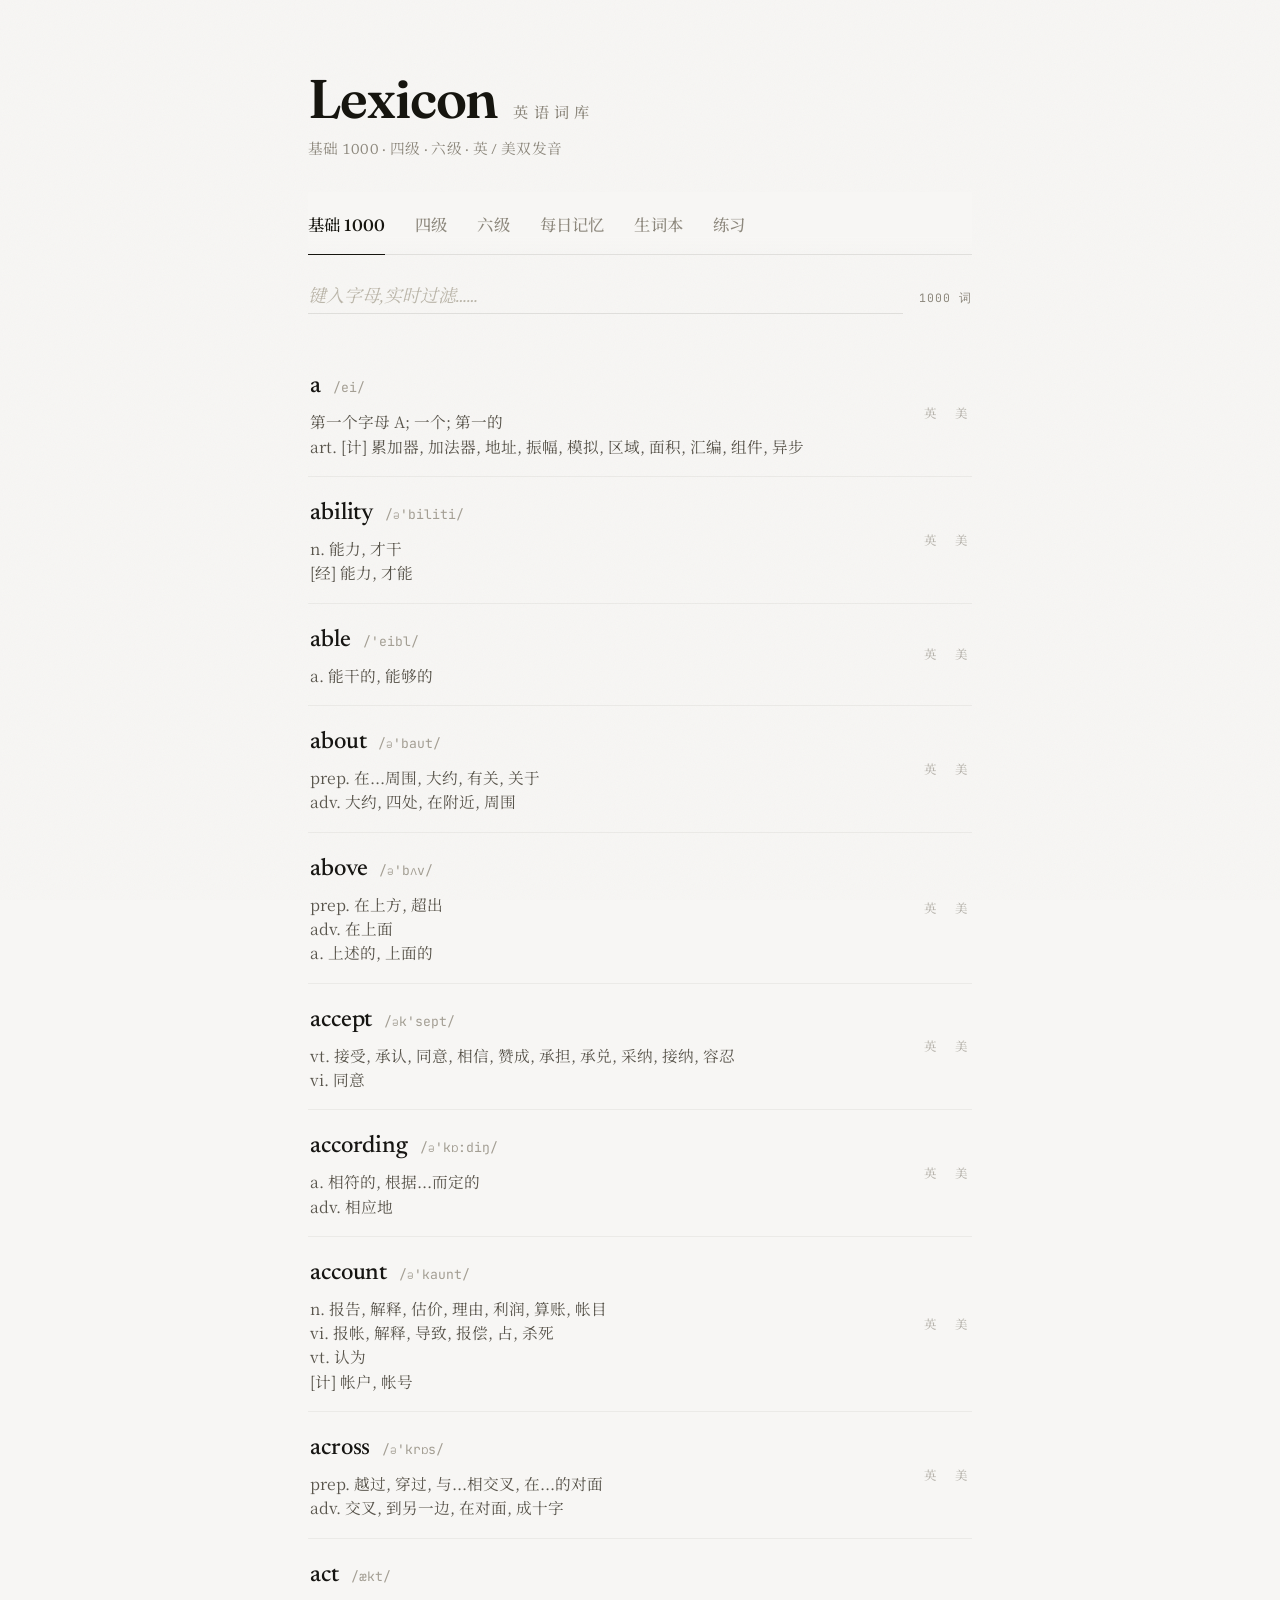
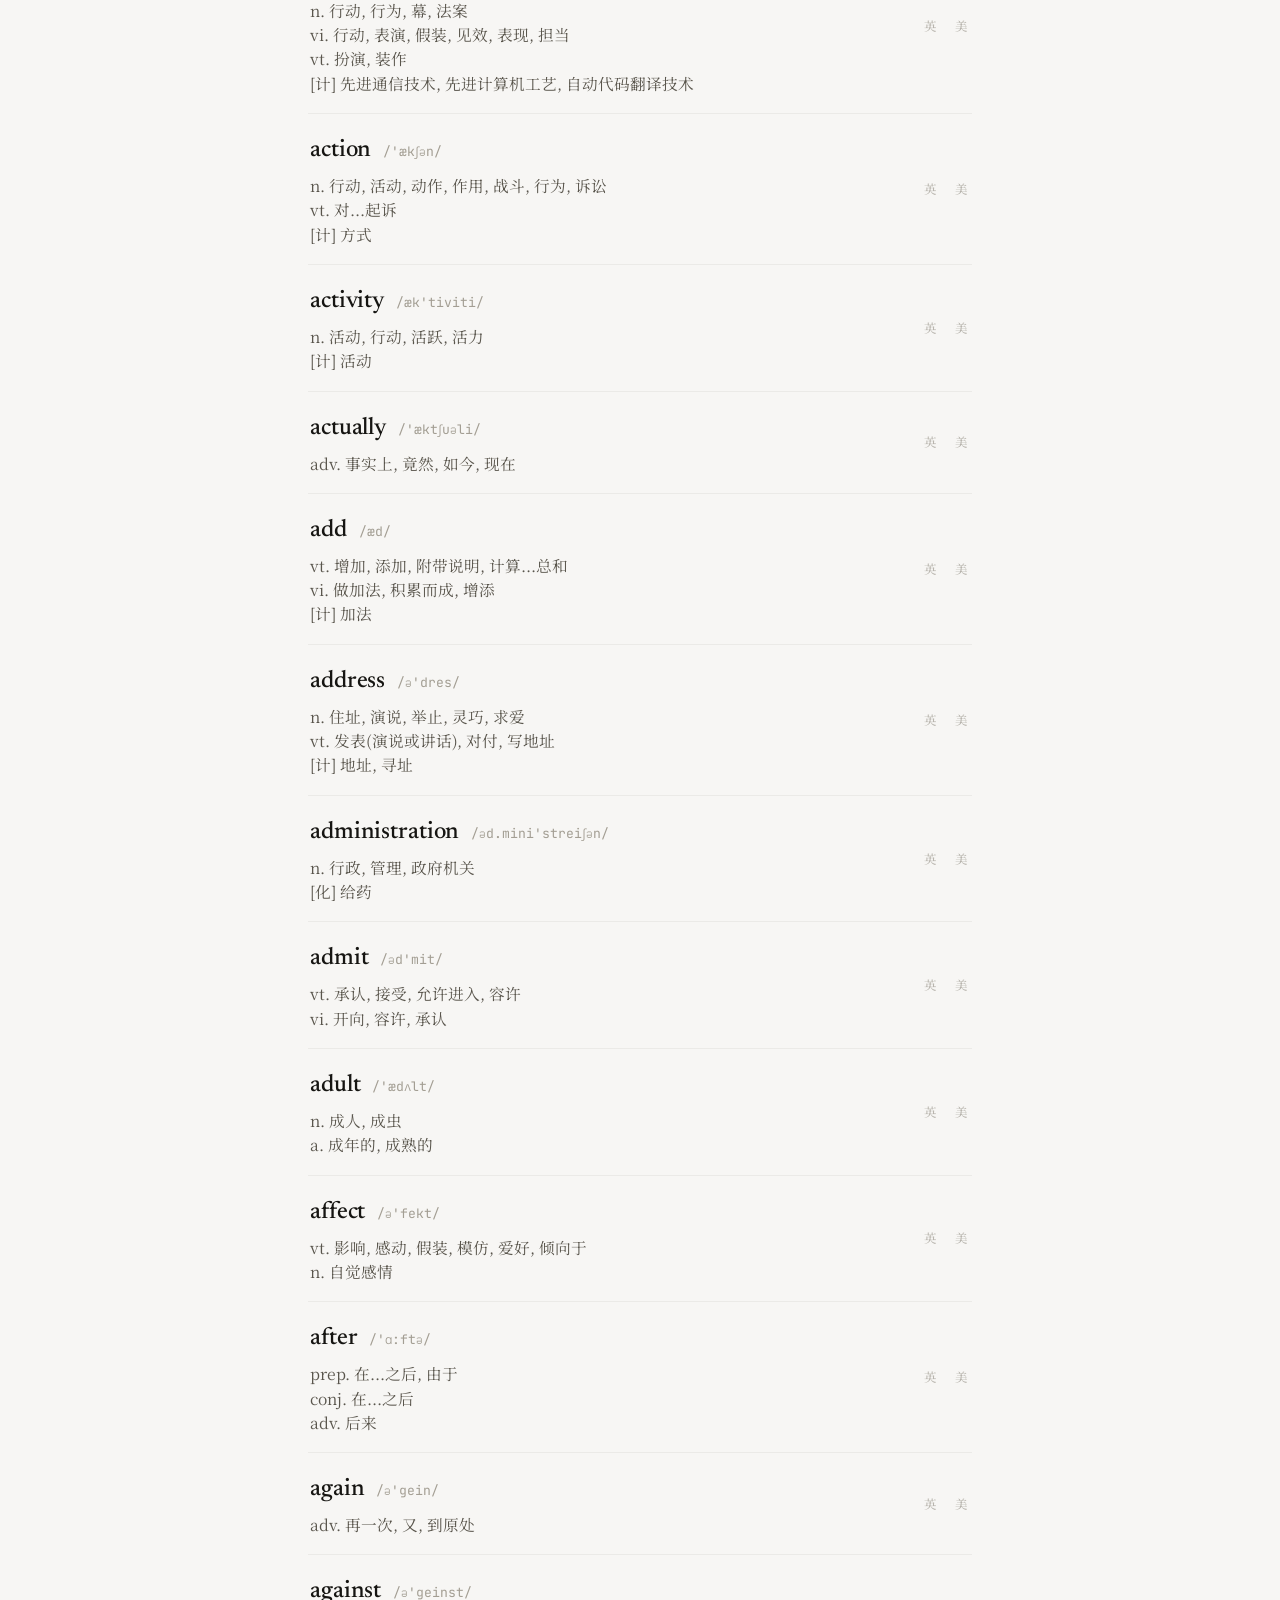
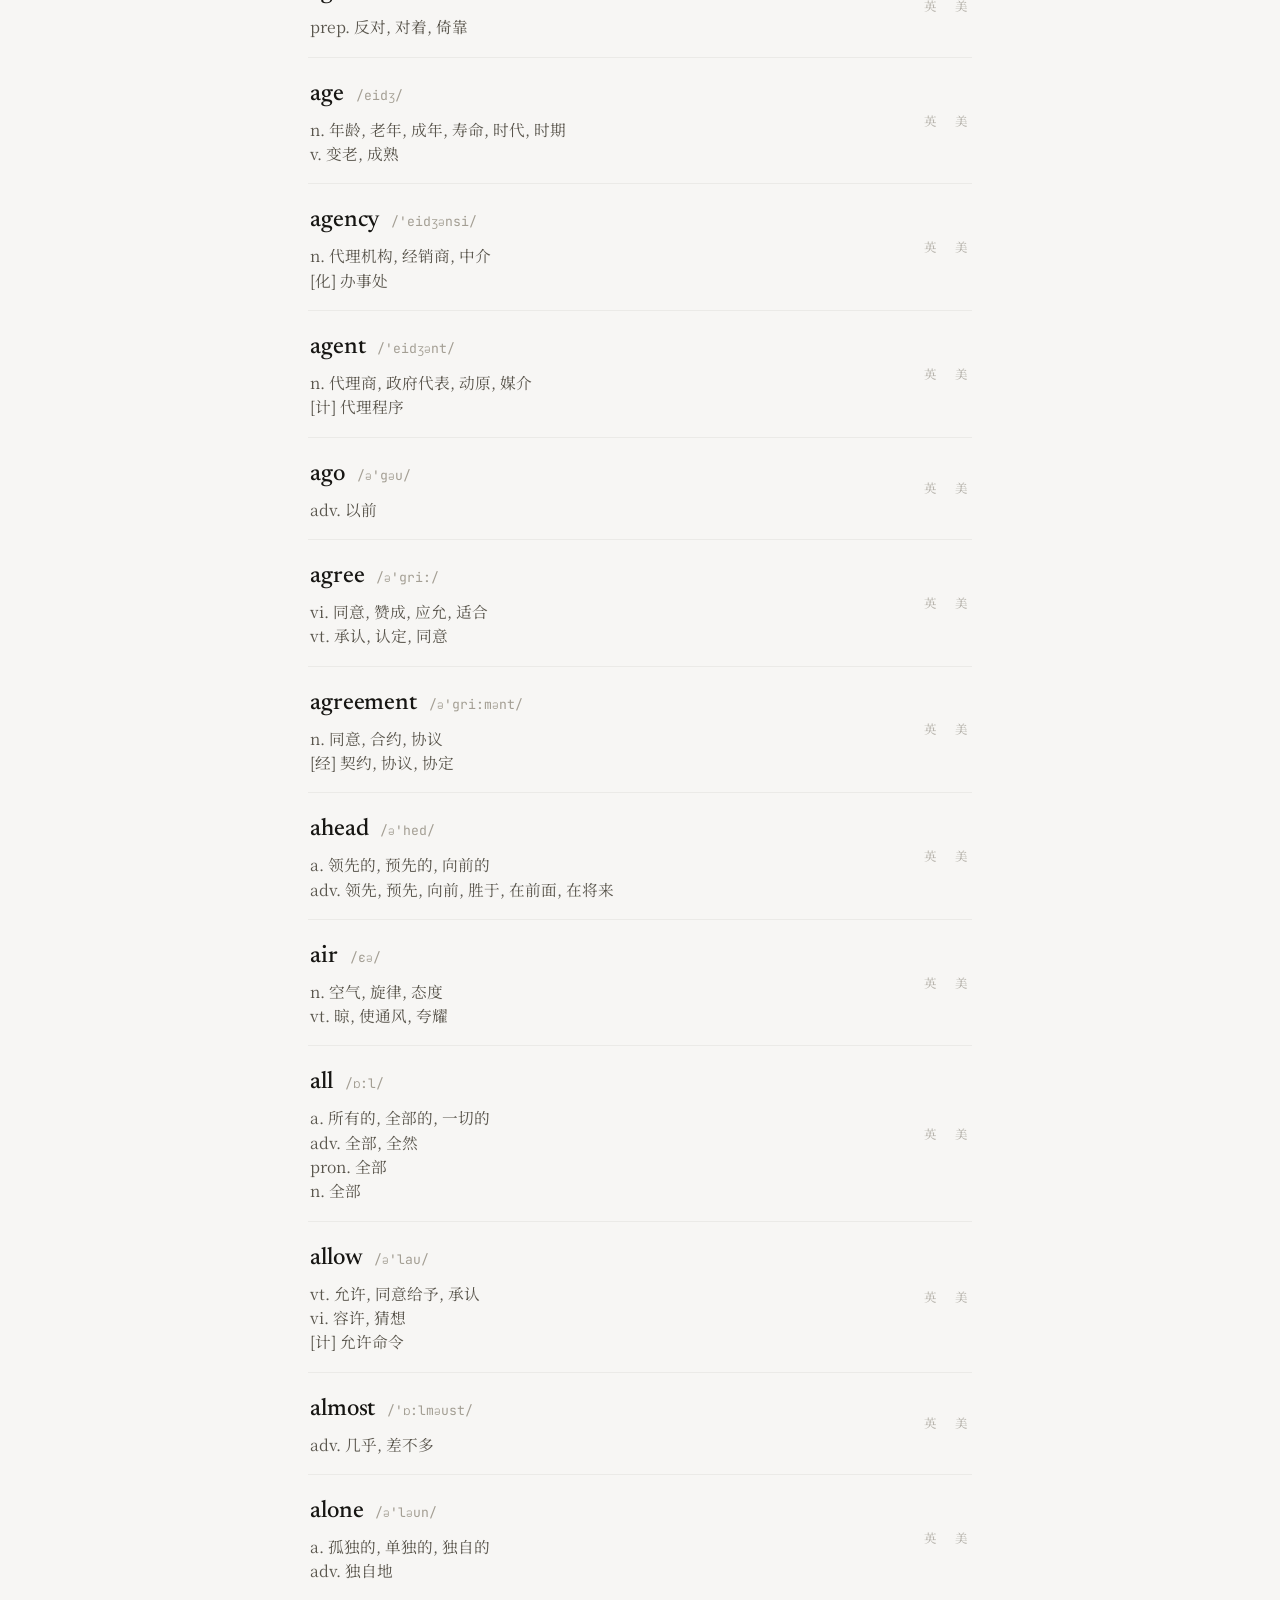
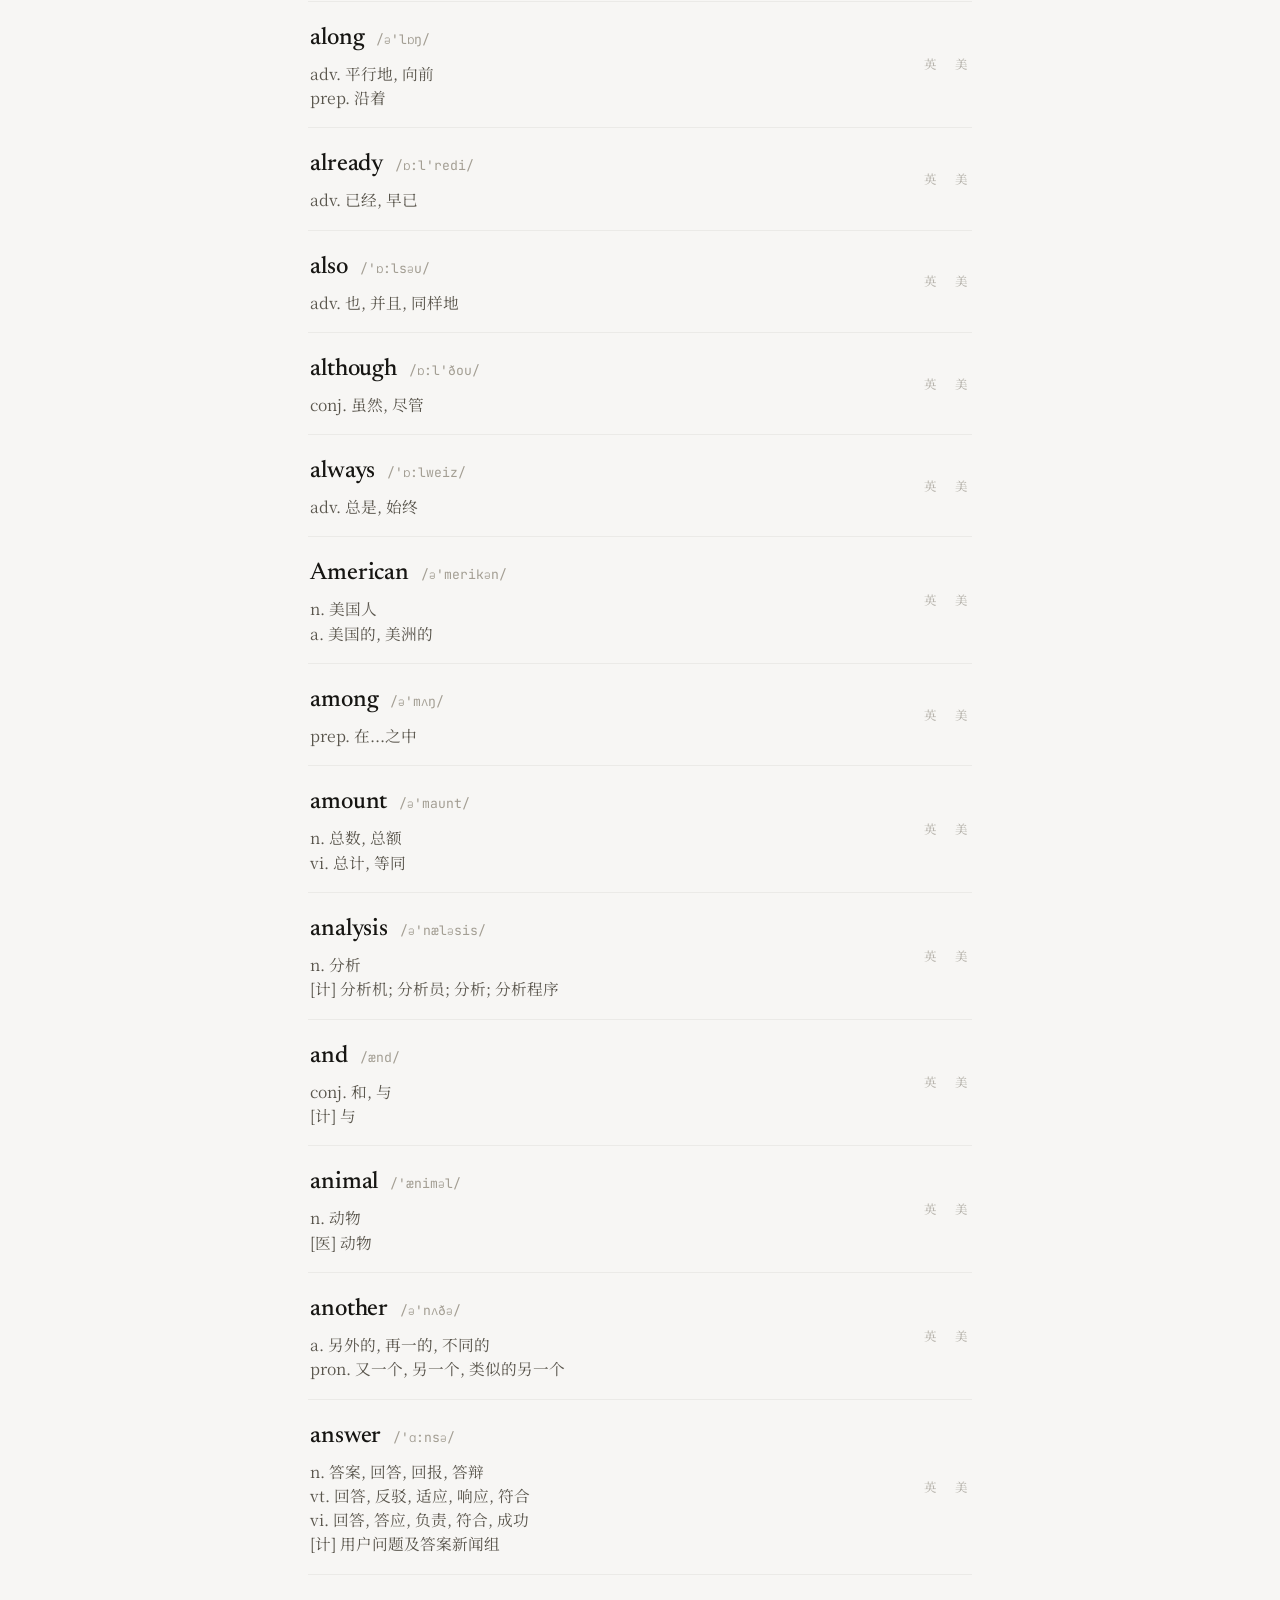
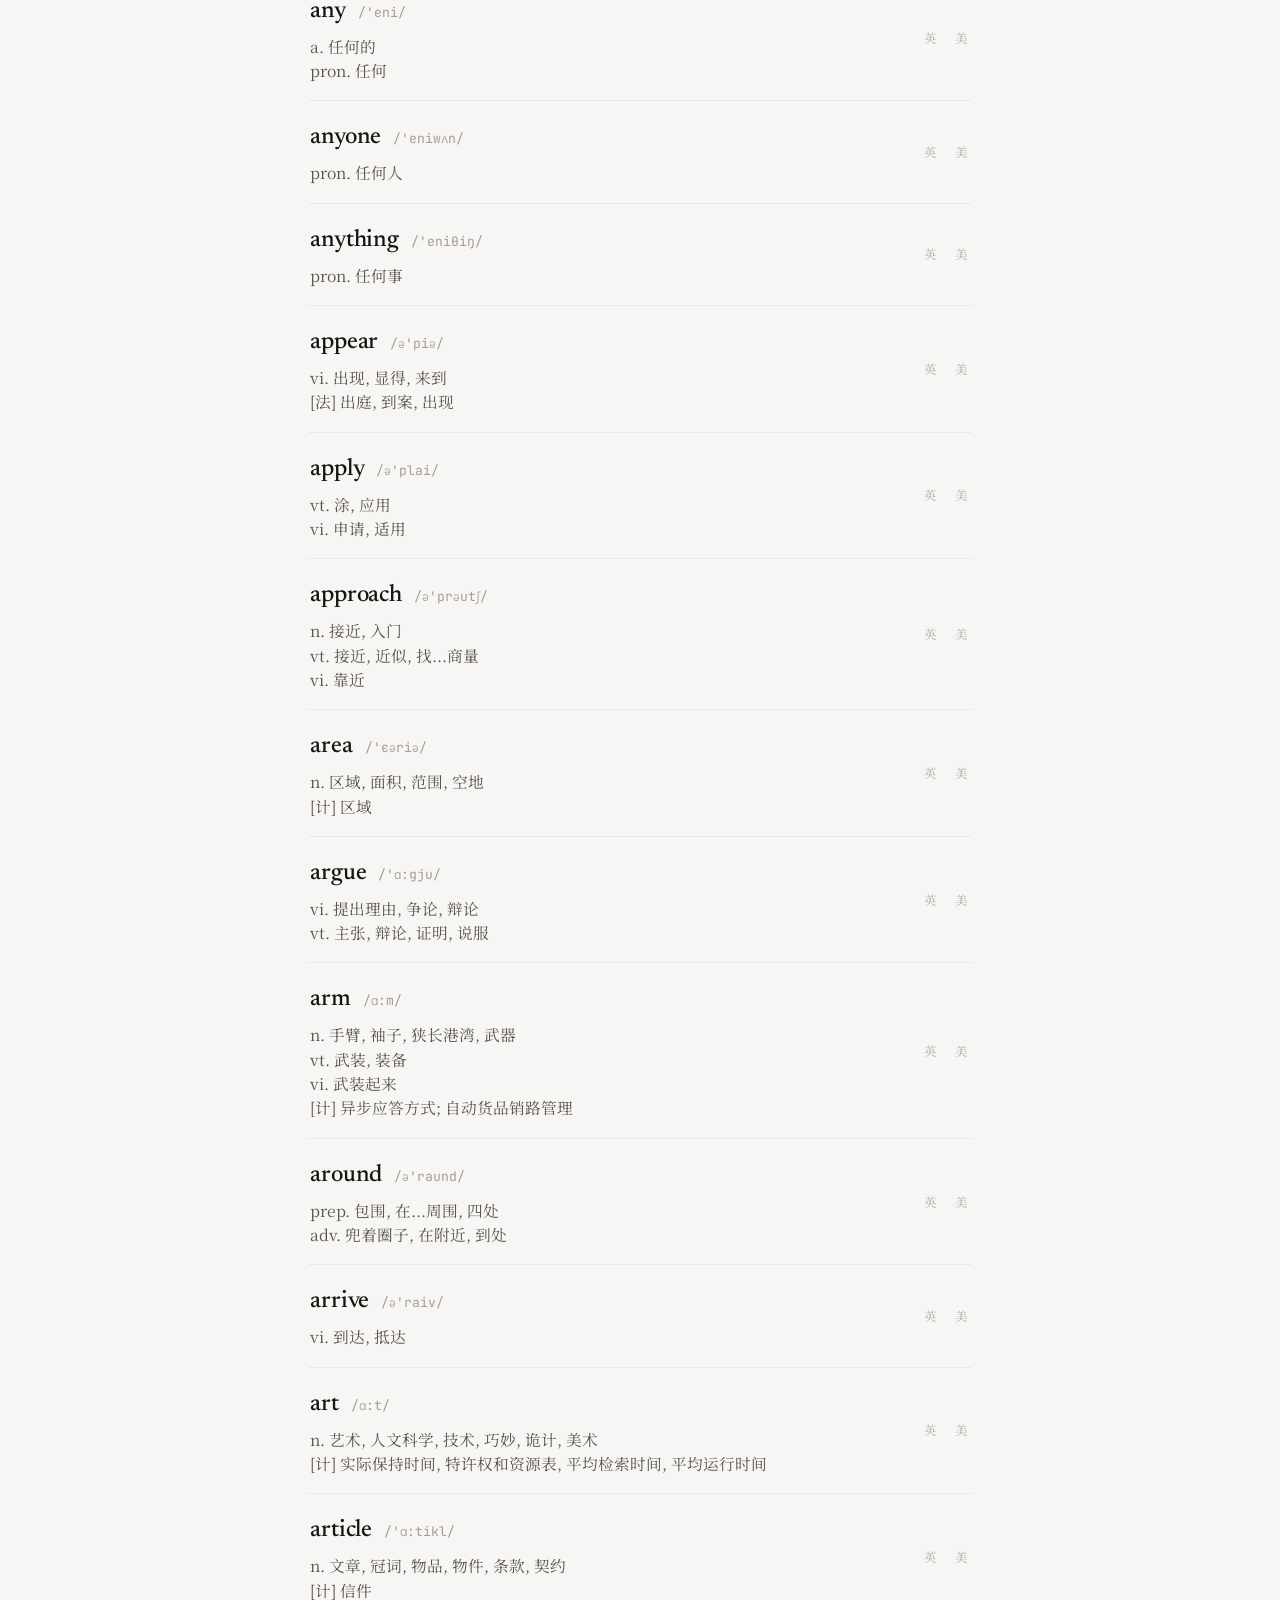
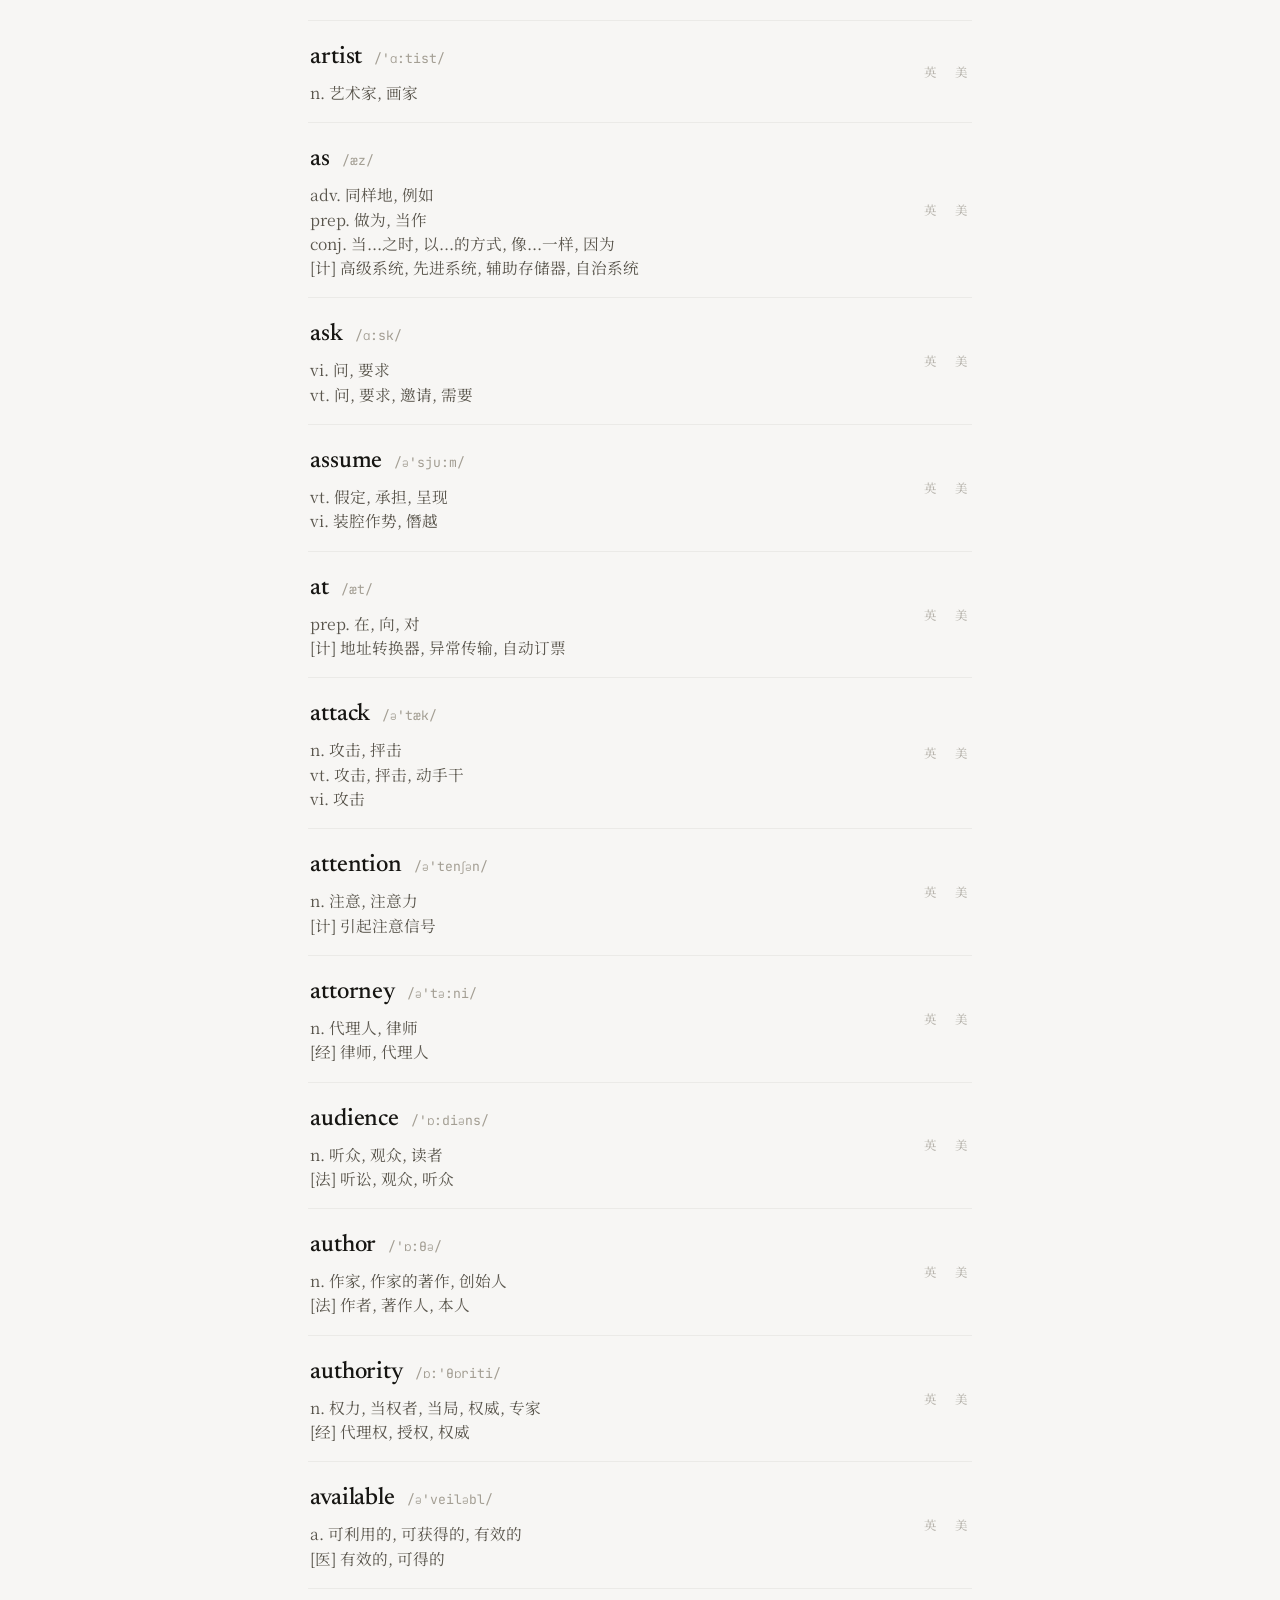
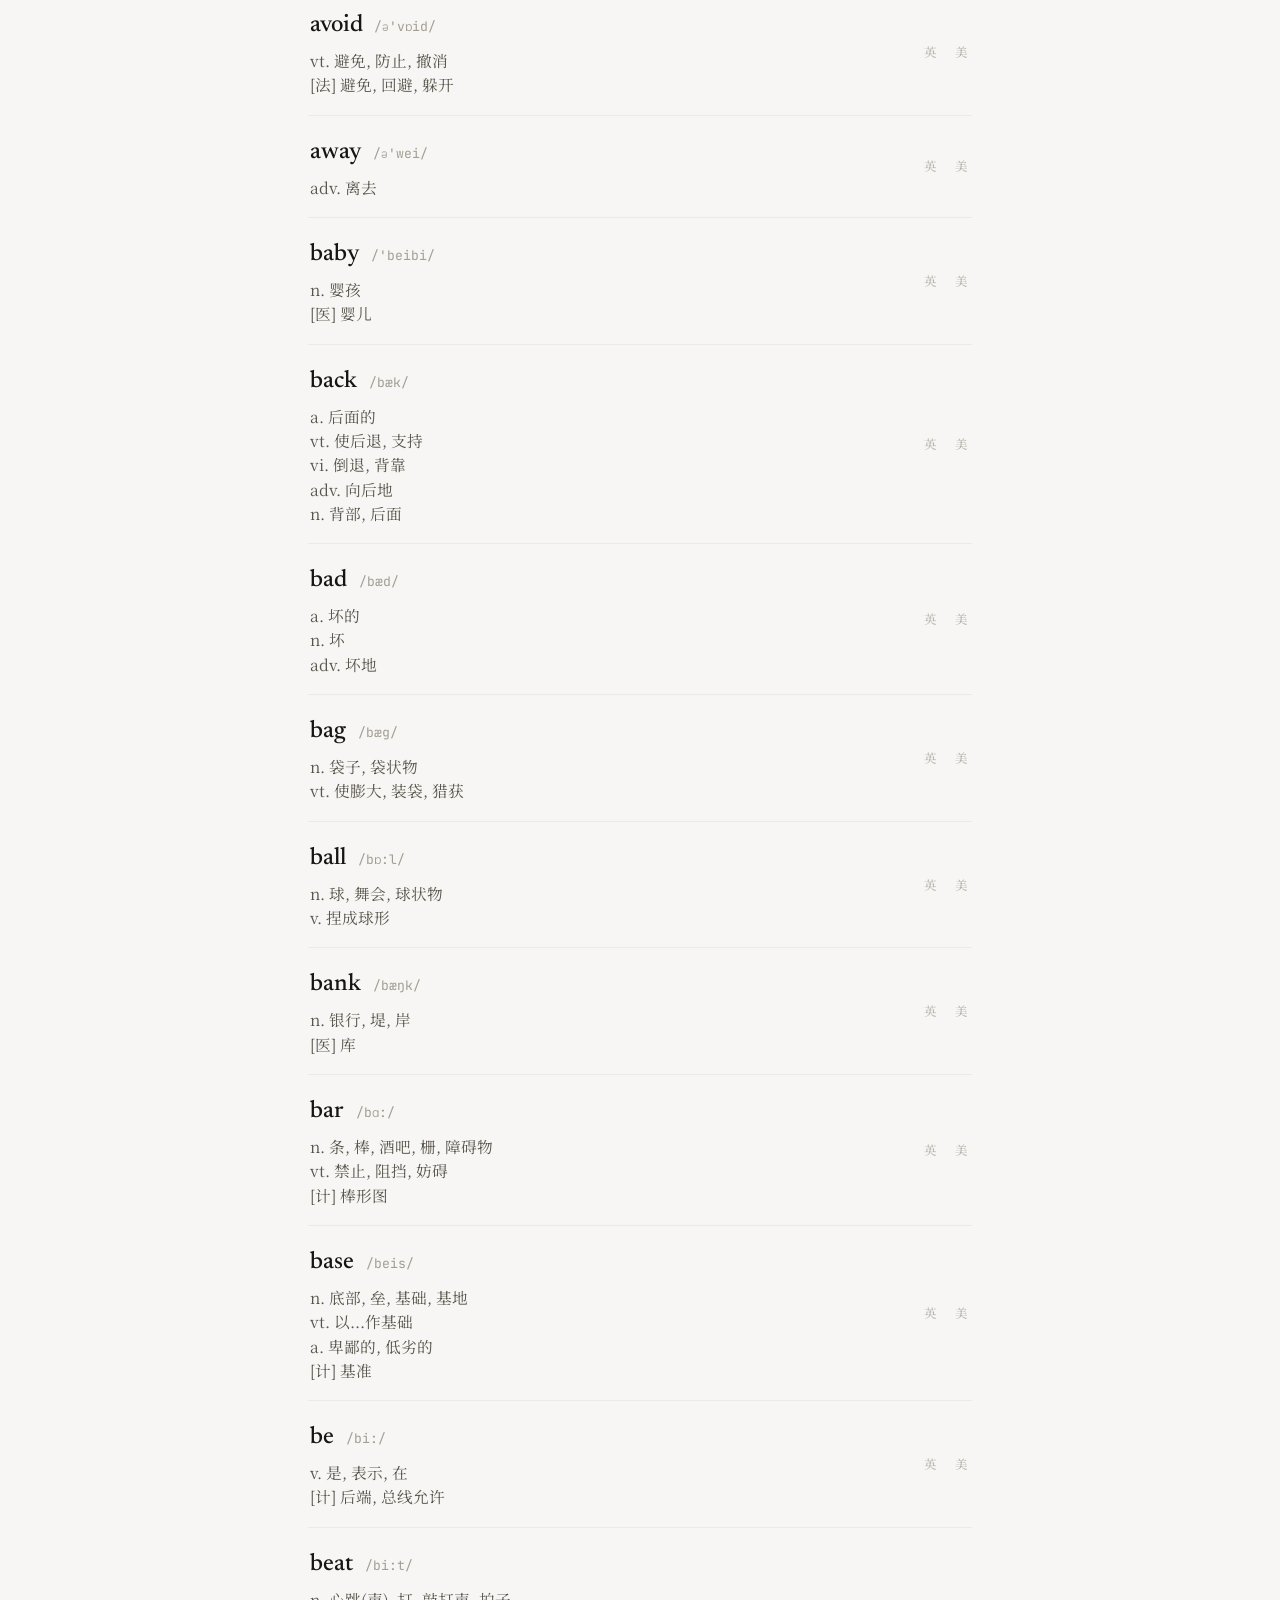
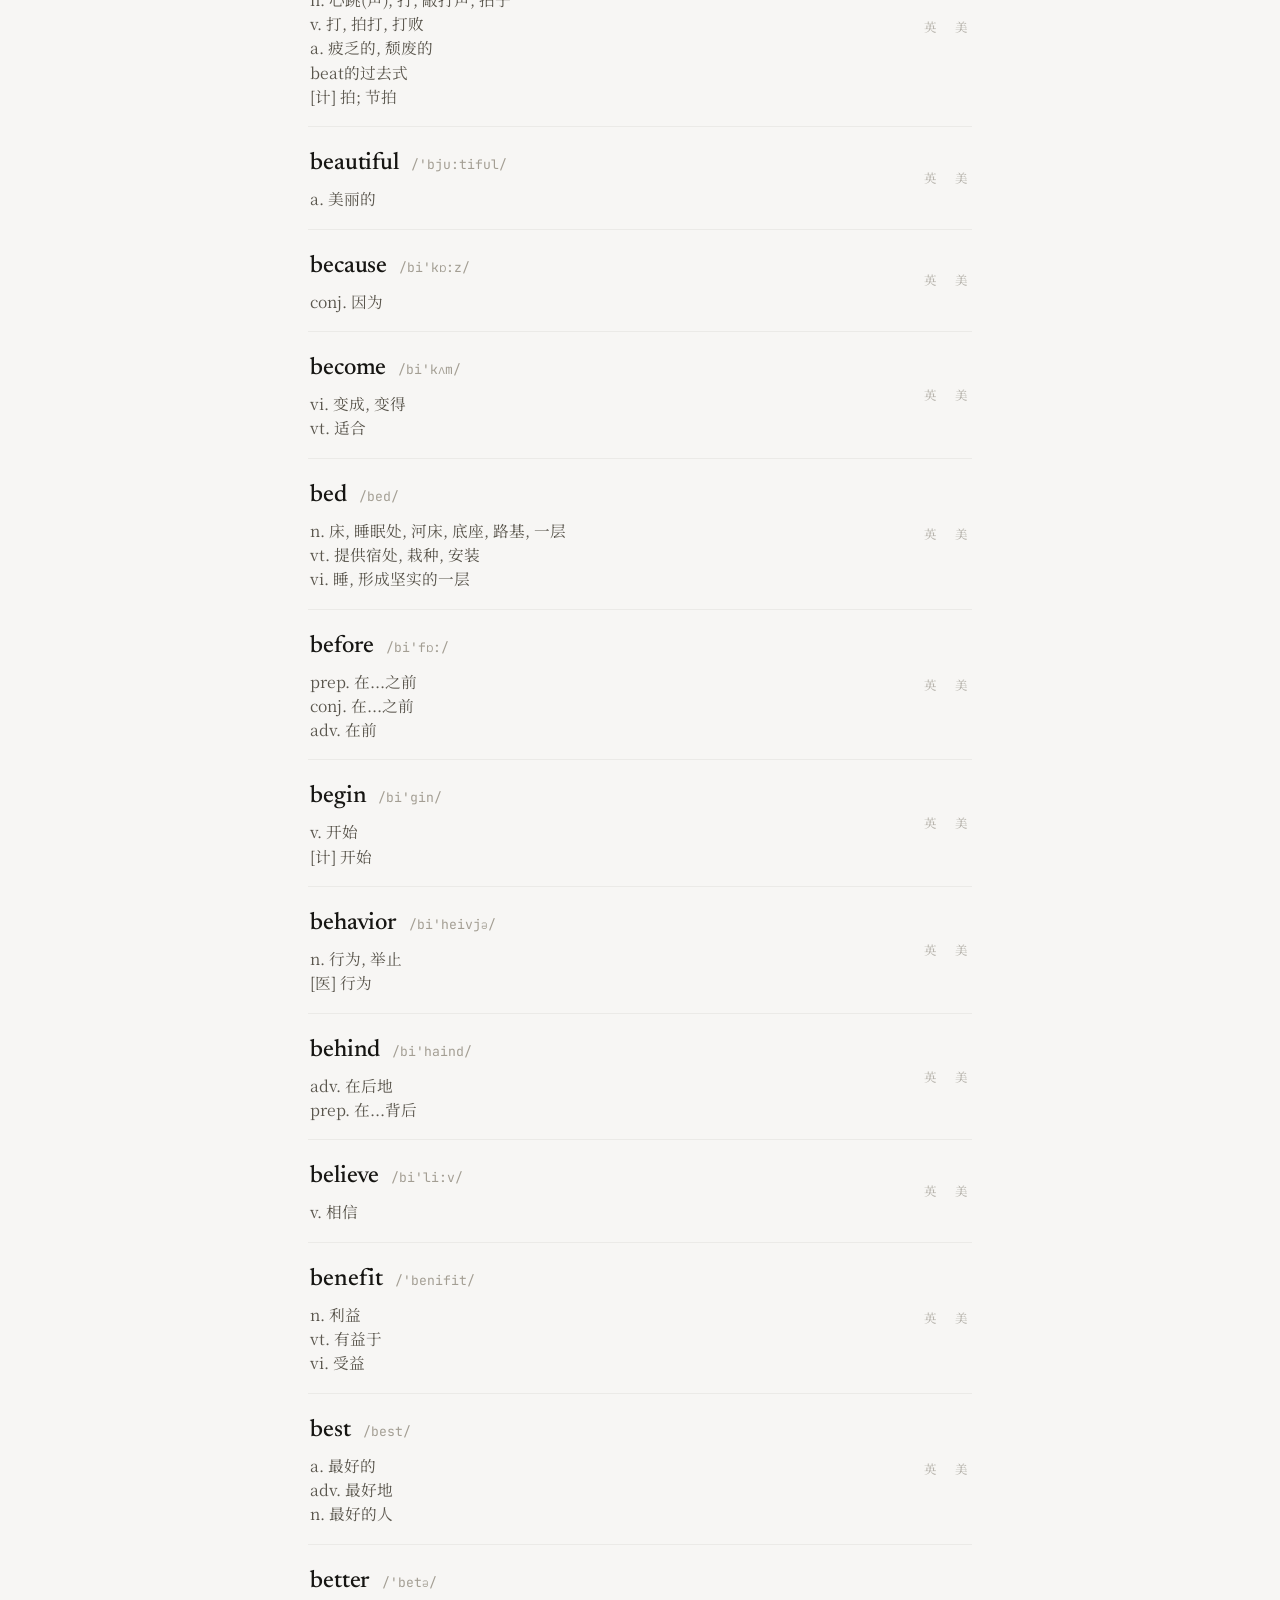
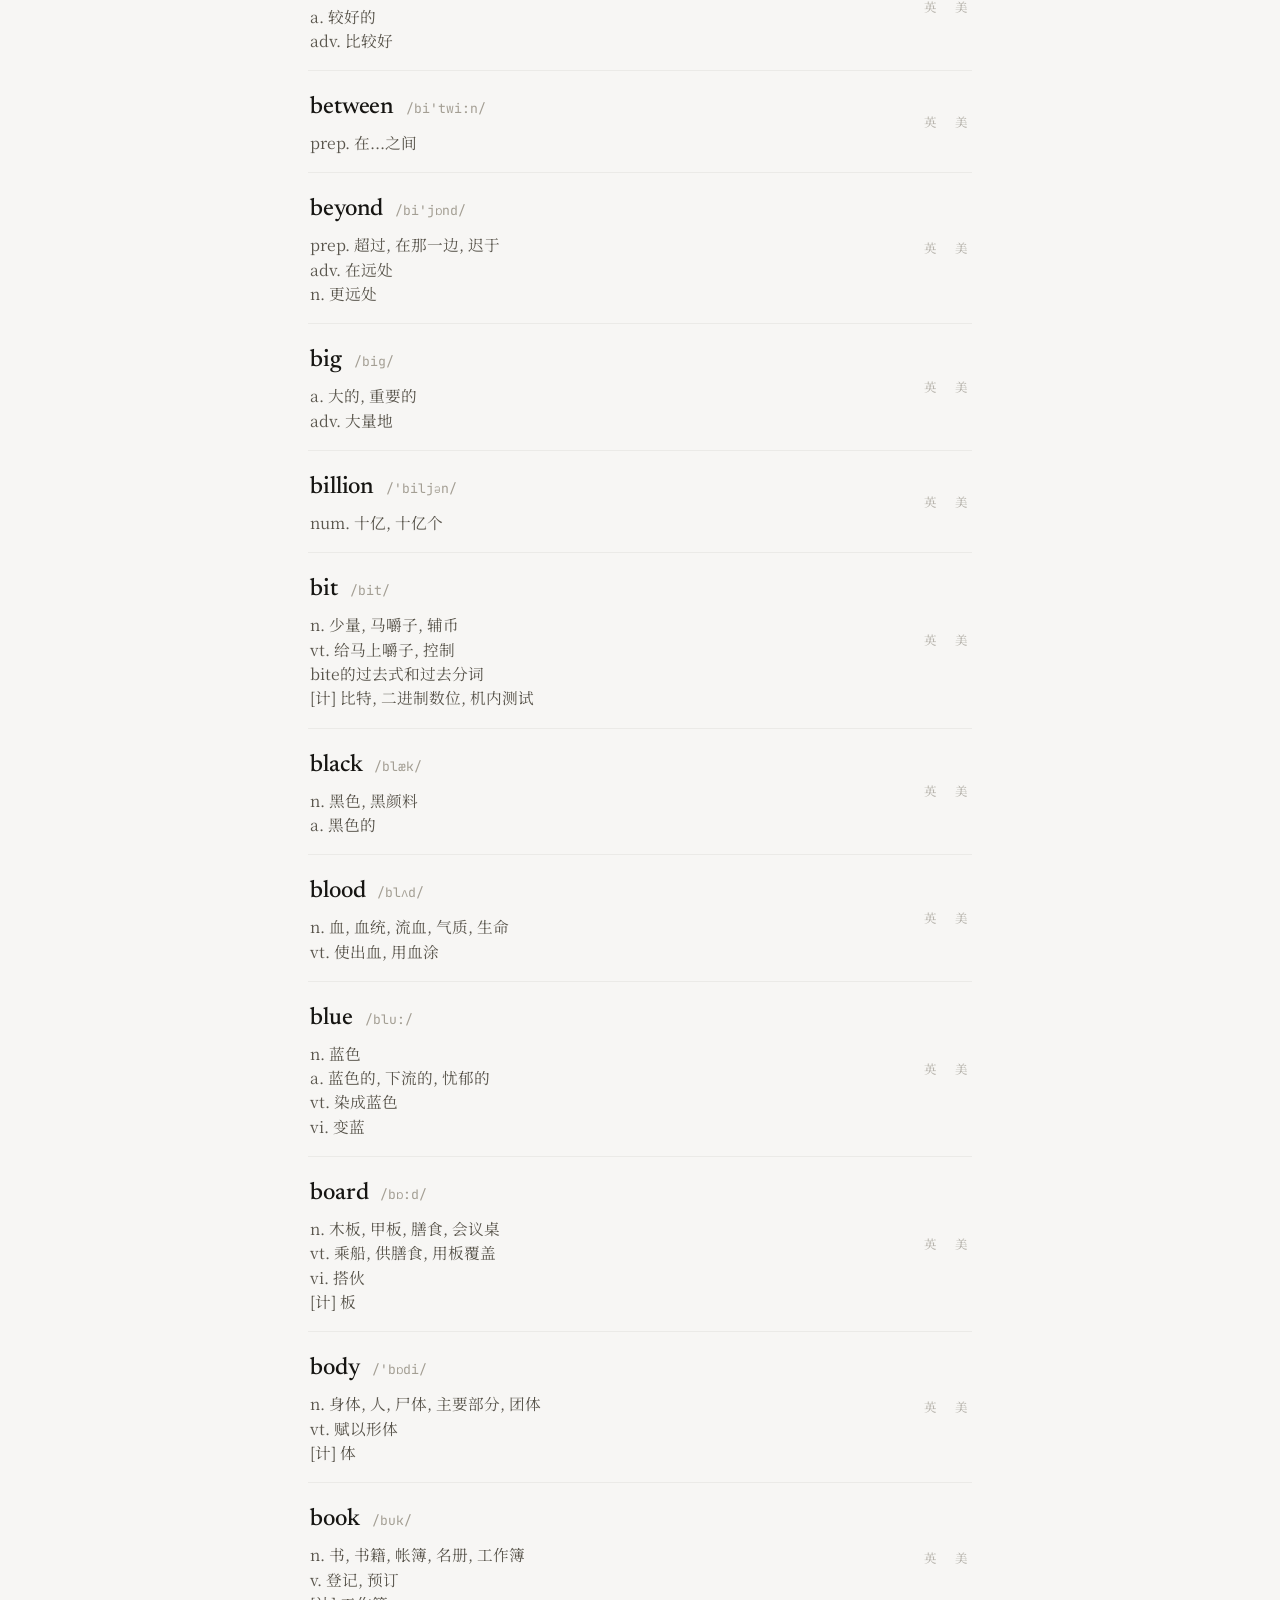
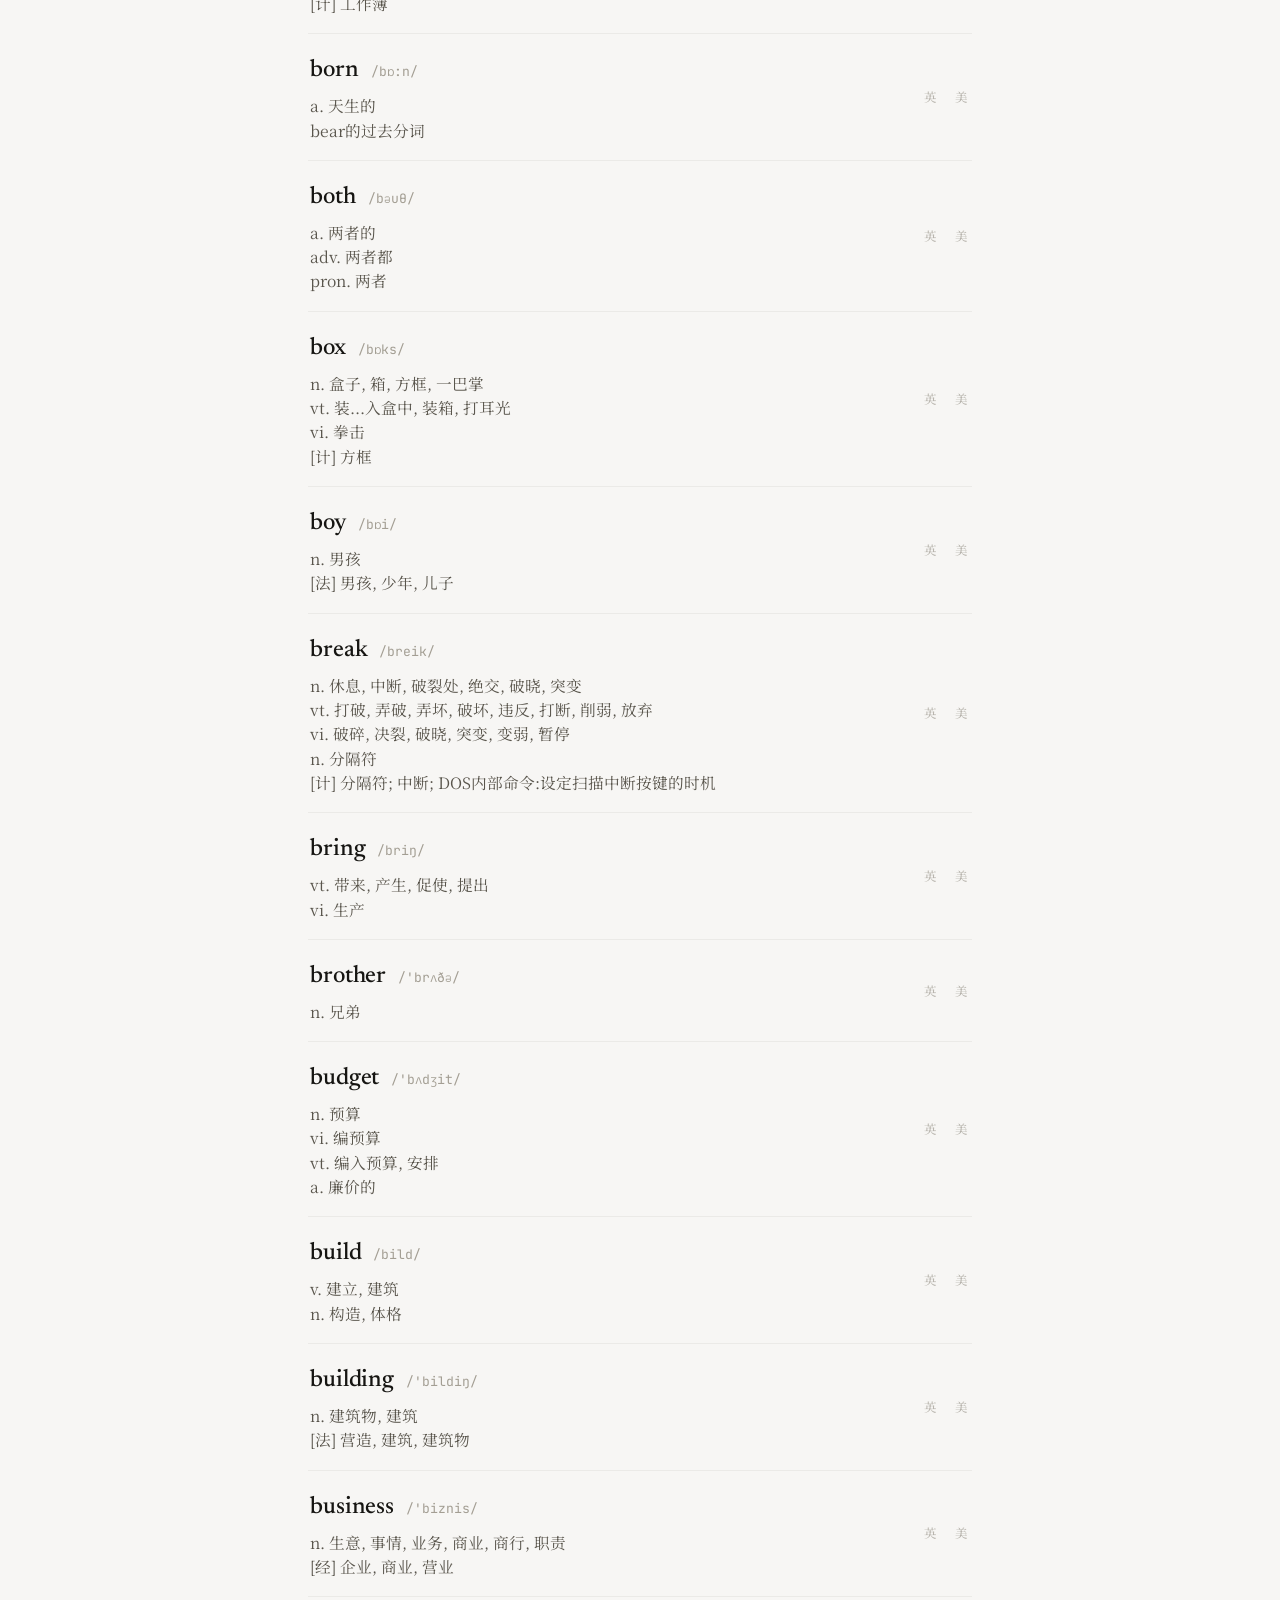
==== commit bd95980a: "新增每日记忆 tab:按日期分组展示每日词汇 Co-Authored-By: Claude Opus 4.8 <noreply@anthropic.com>" ====
--- a/index.html
+++ b/index.html
@@ -62,6 +62,7 @@
     <button class="tab is-active" role="tab" data-section="basic">基础 1000</button>
     <button class="tab" role="tab" data-section="cet4">四级</button>
     <button class="tab" role="tab" data-section="cet6">六级</button>
+    <button class="tab" role="tab" data-section="daily">每日记忆</button>
     <button class="tab" role="tab" data-section="my">生词本</button>
     <button class="tab" role="tab" data-section="practice">练习</button>
     <span class="tabs__ink" aria-hidden="true"></span>
@@ -78,6 +79,9 @@
     />
     <span class="searchbar__count" id="count"></span>
   </div>
+
+  <nav class="daybar" id="daybar" hidden aria-label="选择日期"></nav>
+  <div class="daily-title" id="daily-title" hidden></div>
 
   <section class="import-panel" id="import-panel" hidden>
     <button
--- a/static/style.css
+++ b/static/style.css
@@ -670,3 +670,44 @@
   /* 候选下拉里翻译文字给一点最大宽度防溢出 */
   .practice-suggest__trans { max-width: 60%; }
 }
+
+/* ============================================================
+   每日记忆:日期标签条 + 标题
+   ============================================================ */
+.daybar {
+  display: flex;
+  gap: 6px;
+  margin-top: 18px;
+  overflow-x: auto;
+  -webkit-overflow-scrolling: touch;
+  scrollbar-width: none;
+  padding-bottom: 4px;
+}
+.daybar::-webkit-scrollbar { display: none; }
+.daybar__chip {
+  appearance: none;
+  border: 1px solid var(--hair);
+  background: none;
+  cursor: pointer;
+  font-family: "JetBrains Mono", monospace;
+  font-size: 0.78rem;
+  letter-spacing: 0.04em;
+  color: var(--muted);
+  padding: 5px 12px;
+  border-radius: 999px;
+  white-space: nowrap;
+  flex: 0 0 auto;
+  transition: color 0.2s ease, border-color 0.2s ease;
+}
+.daybar__chip:hover { color: var(--trans); border-color: var(--trans); }
+.daybar__chip.is-active {
+  color: var(--paper);
+  background: var(--ink);
+  border-color: var(--ink);
+}
+.daily-title {
+  margin-top: 14px;
+  font-family: "Newsreader", "Noto Serif SC", serif;
+  font-size: 0.95rem;
+  color: var(--trans);
+}
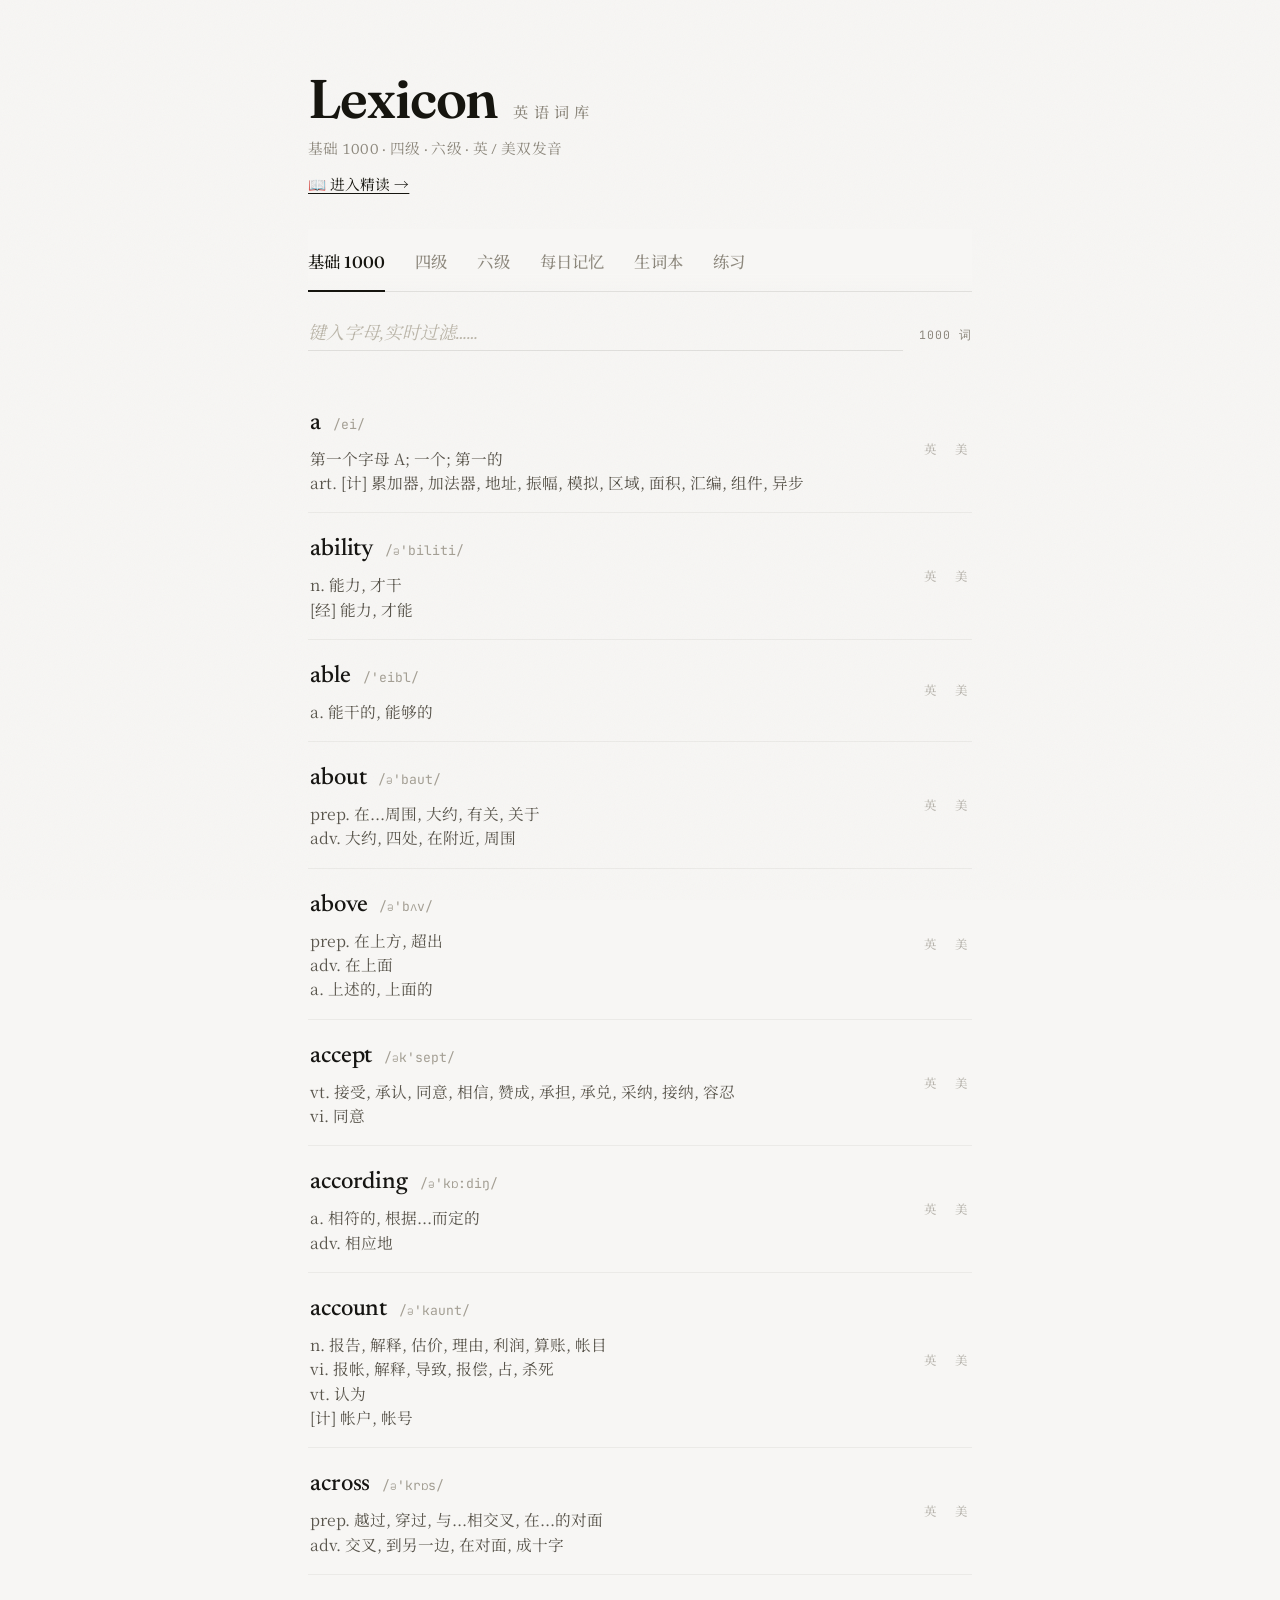
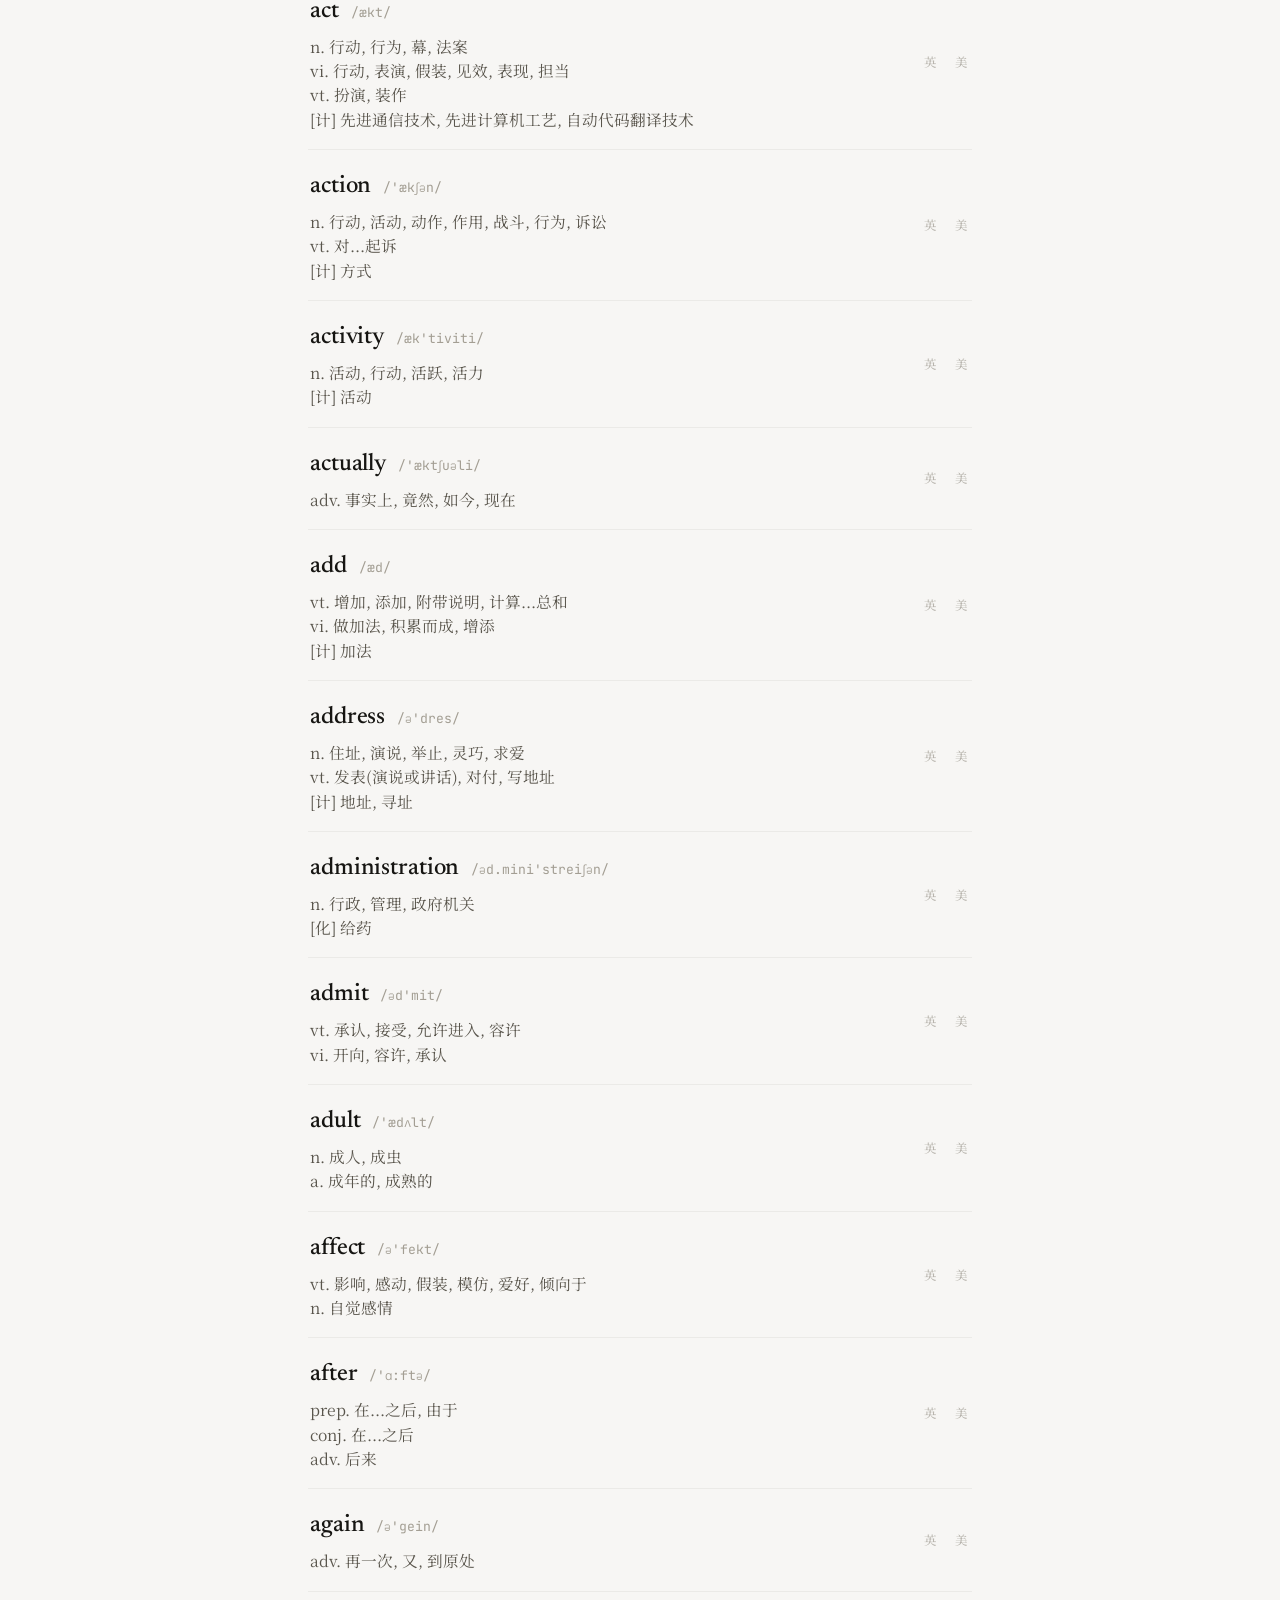
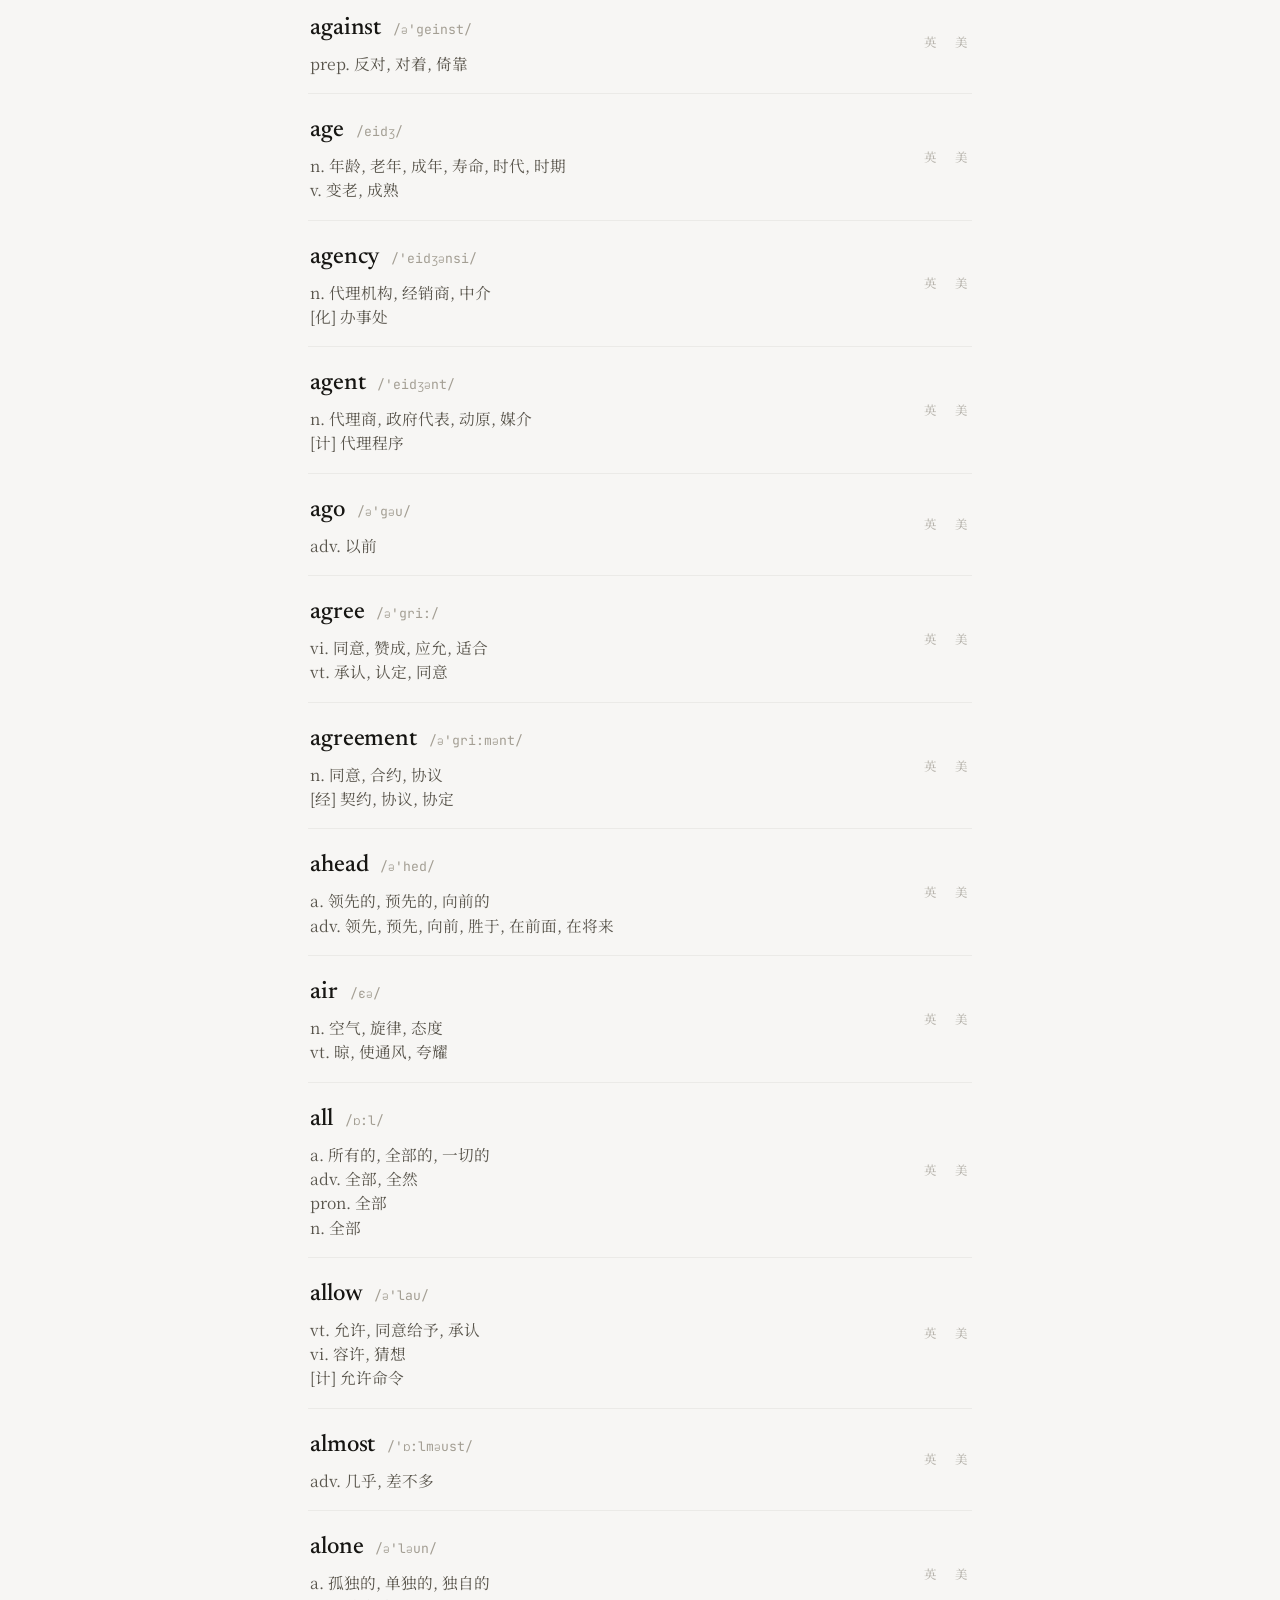
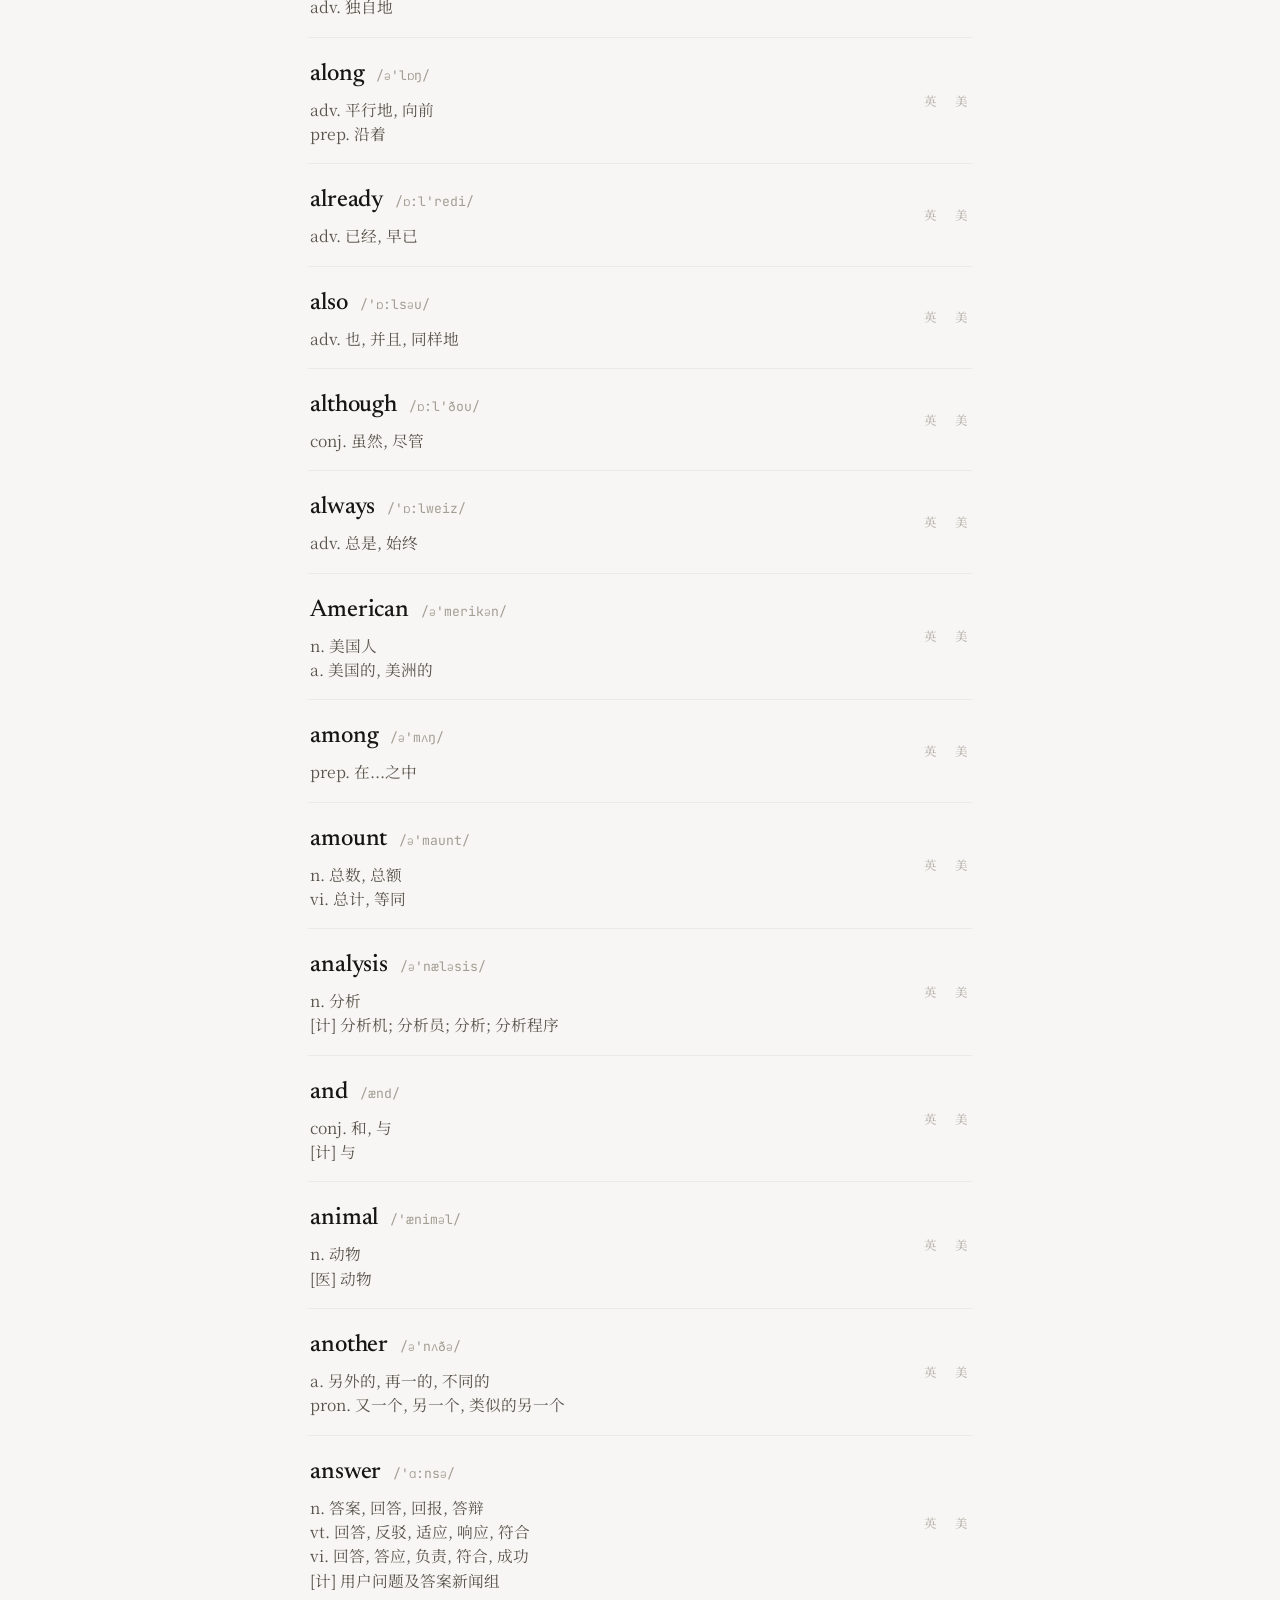
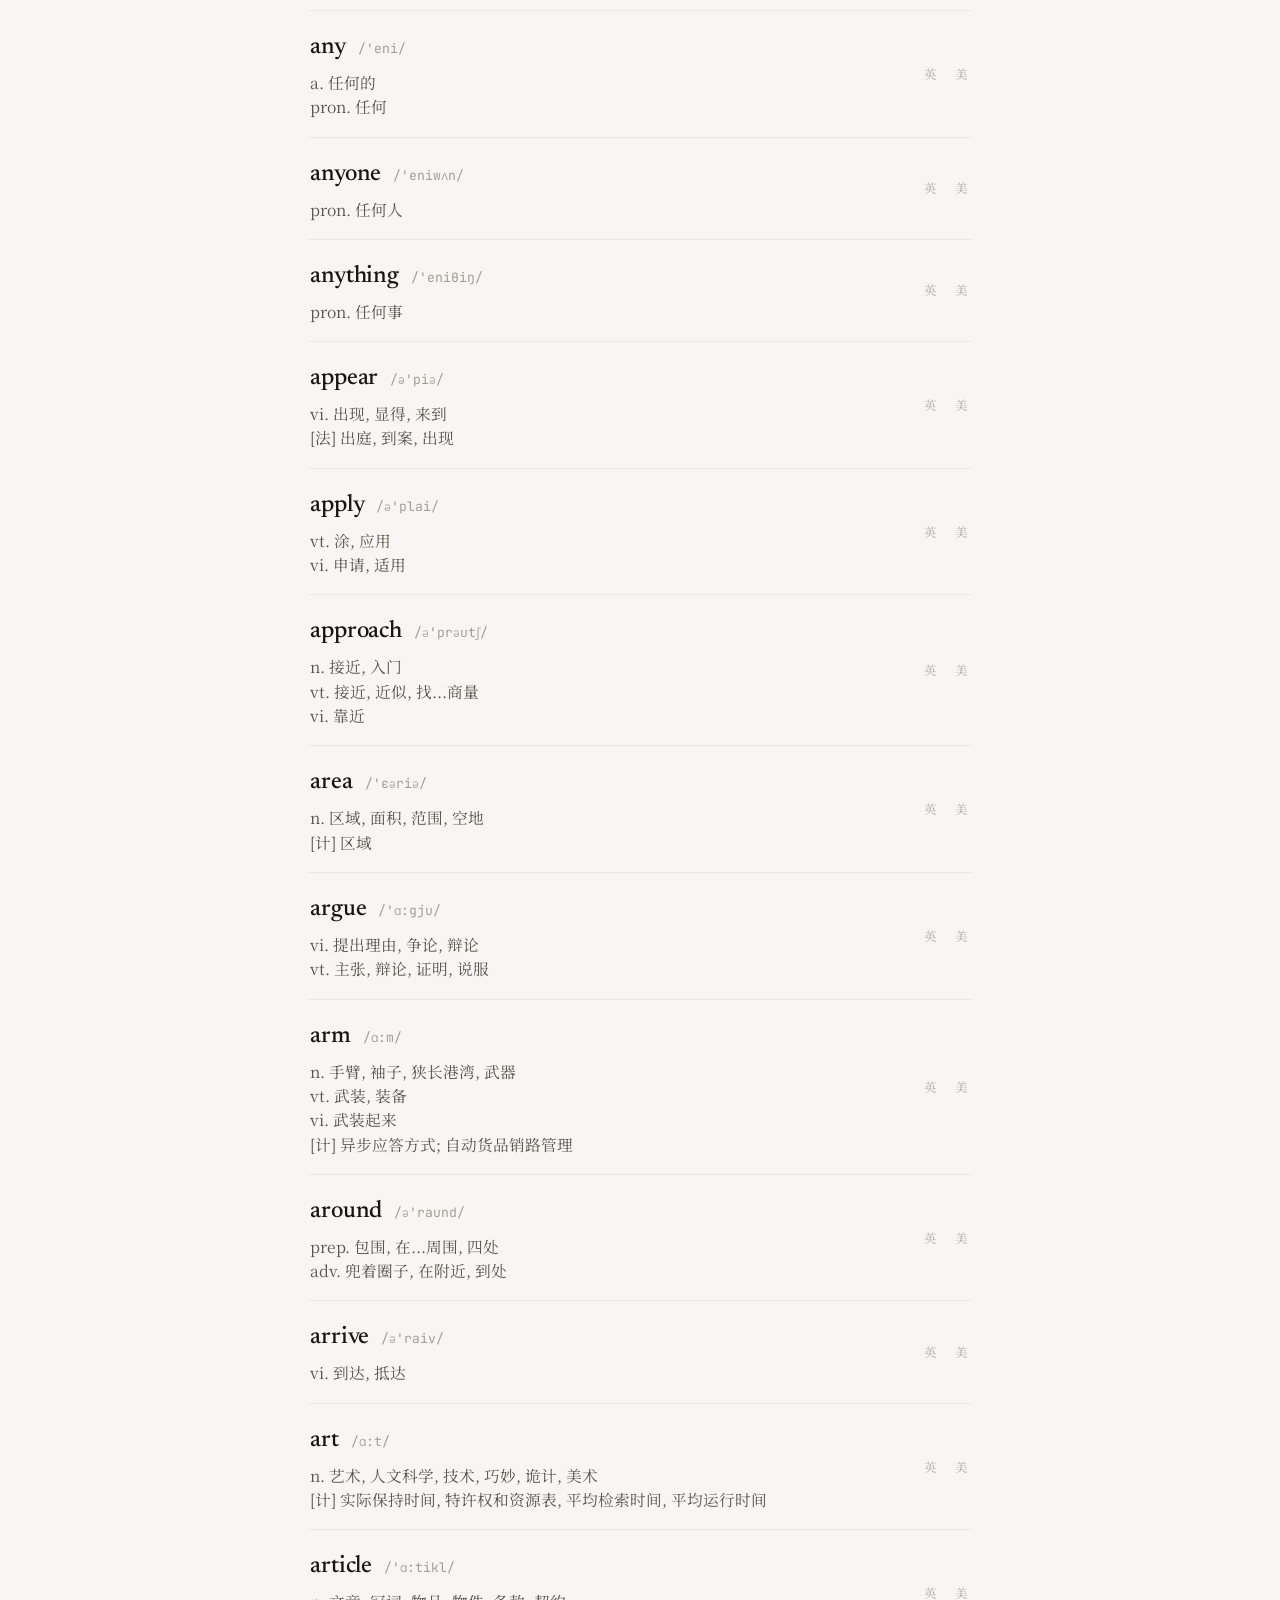
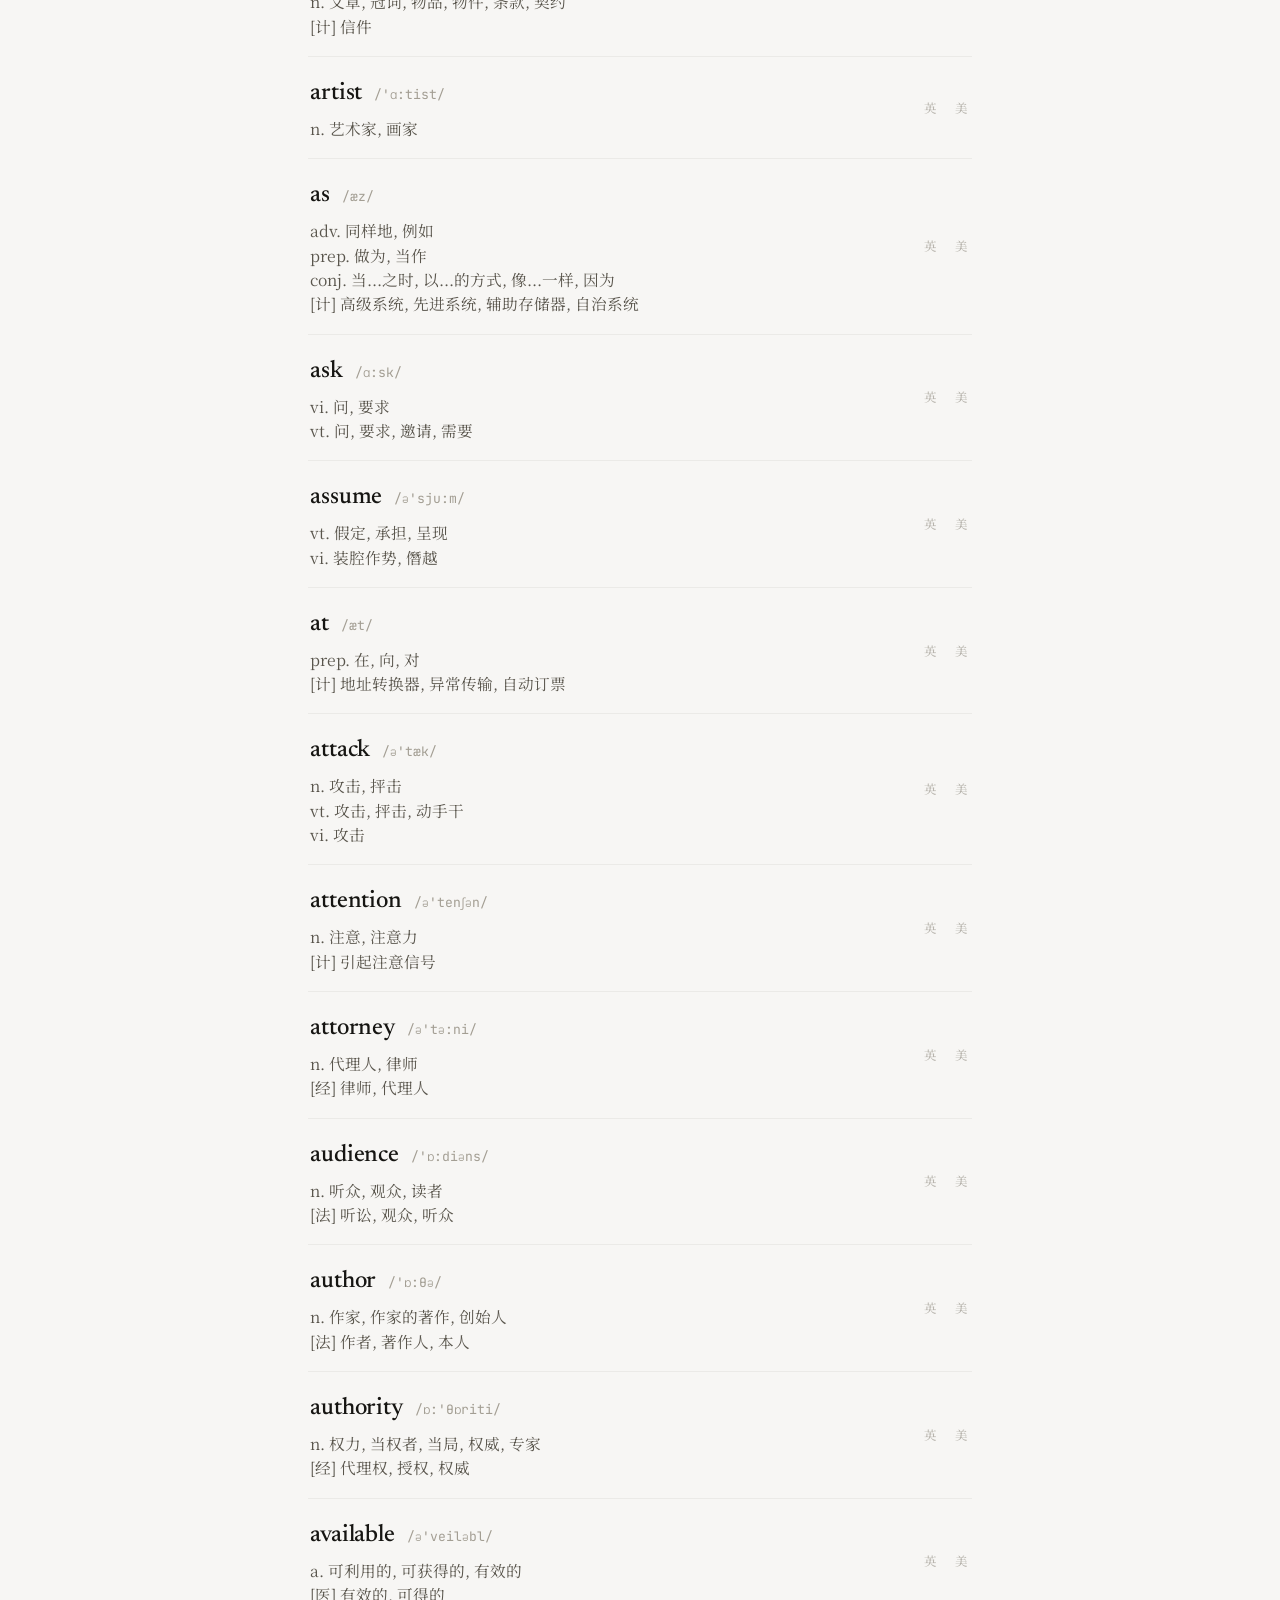
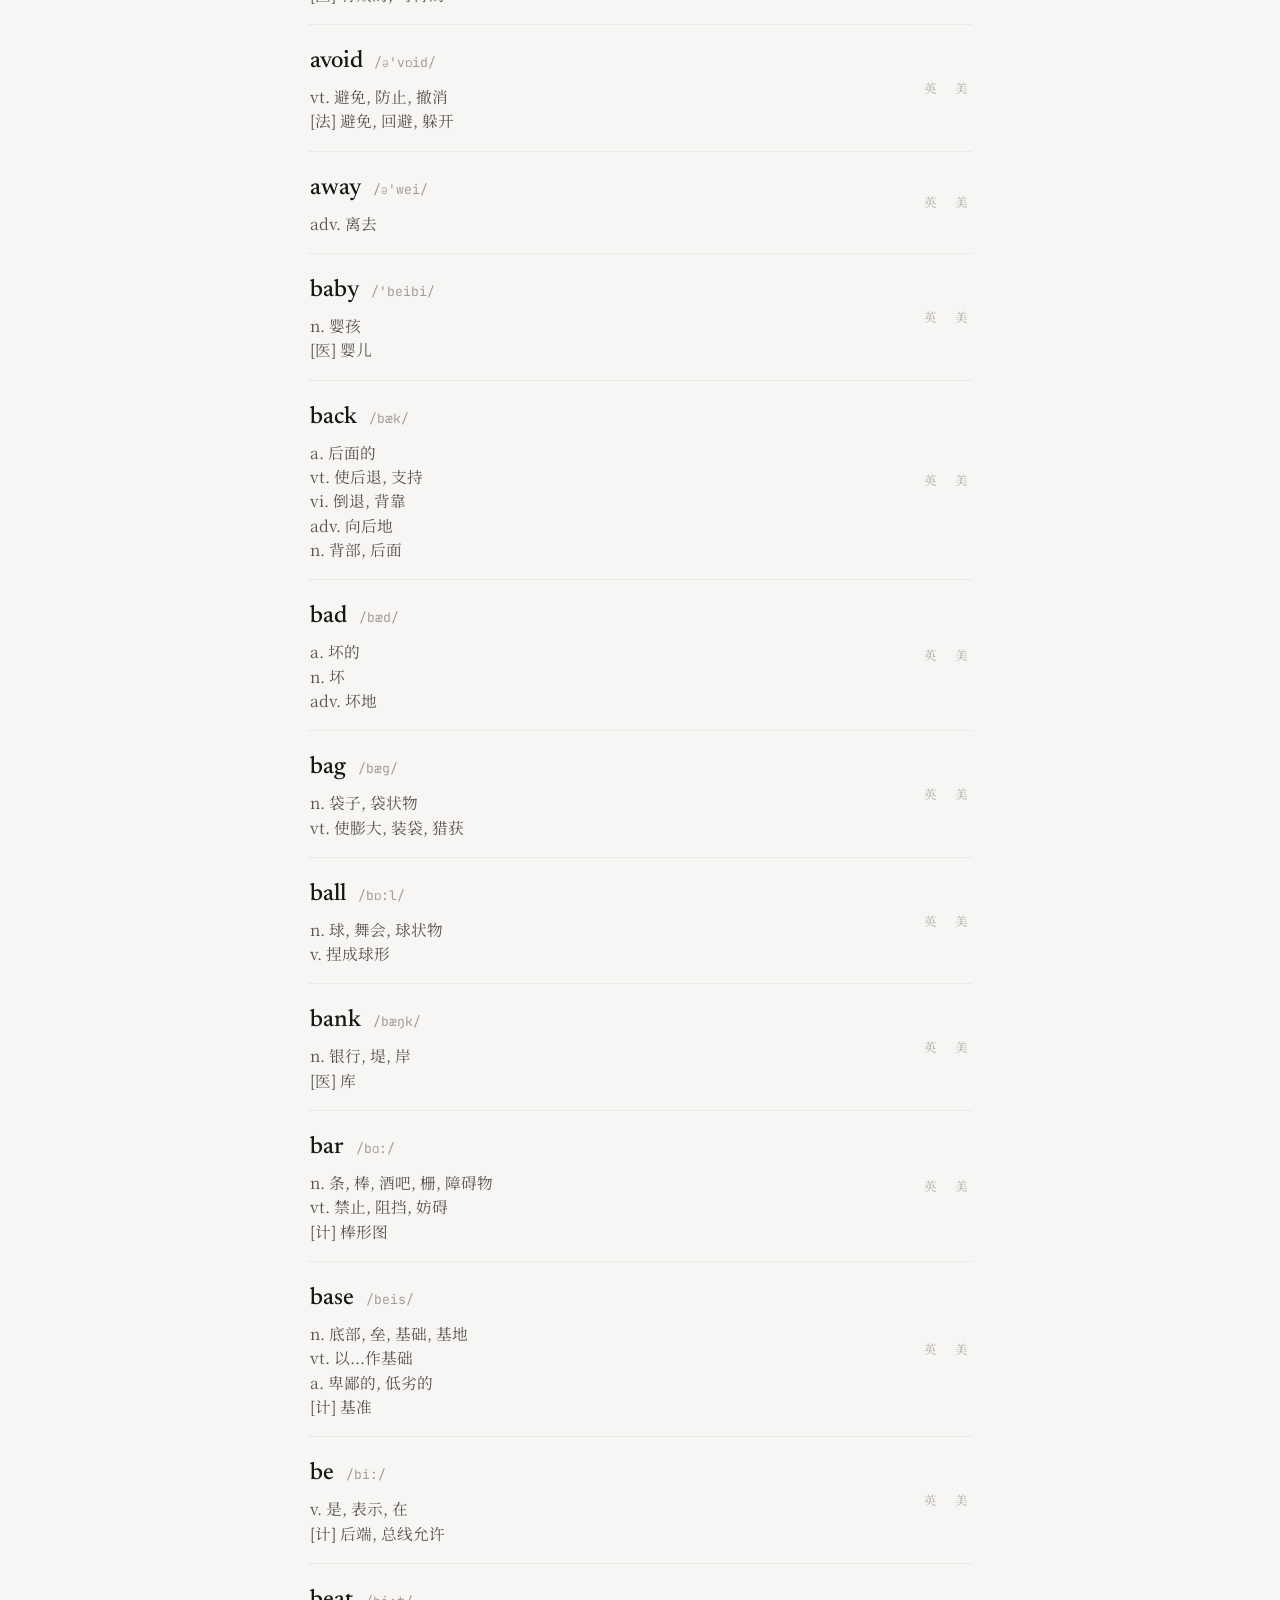
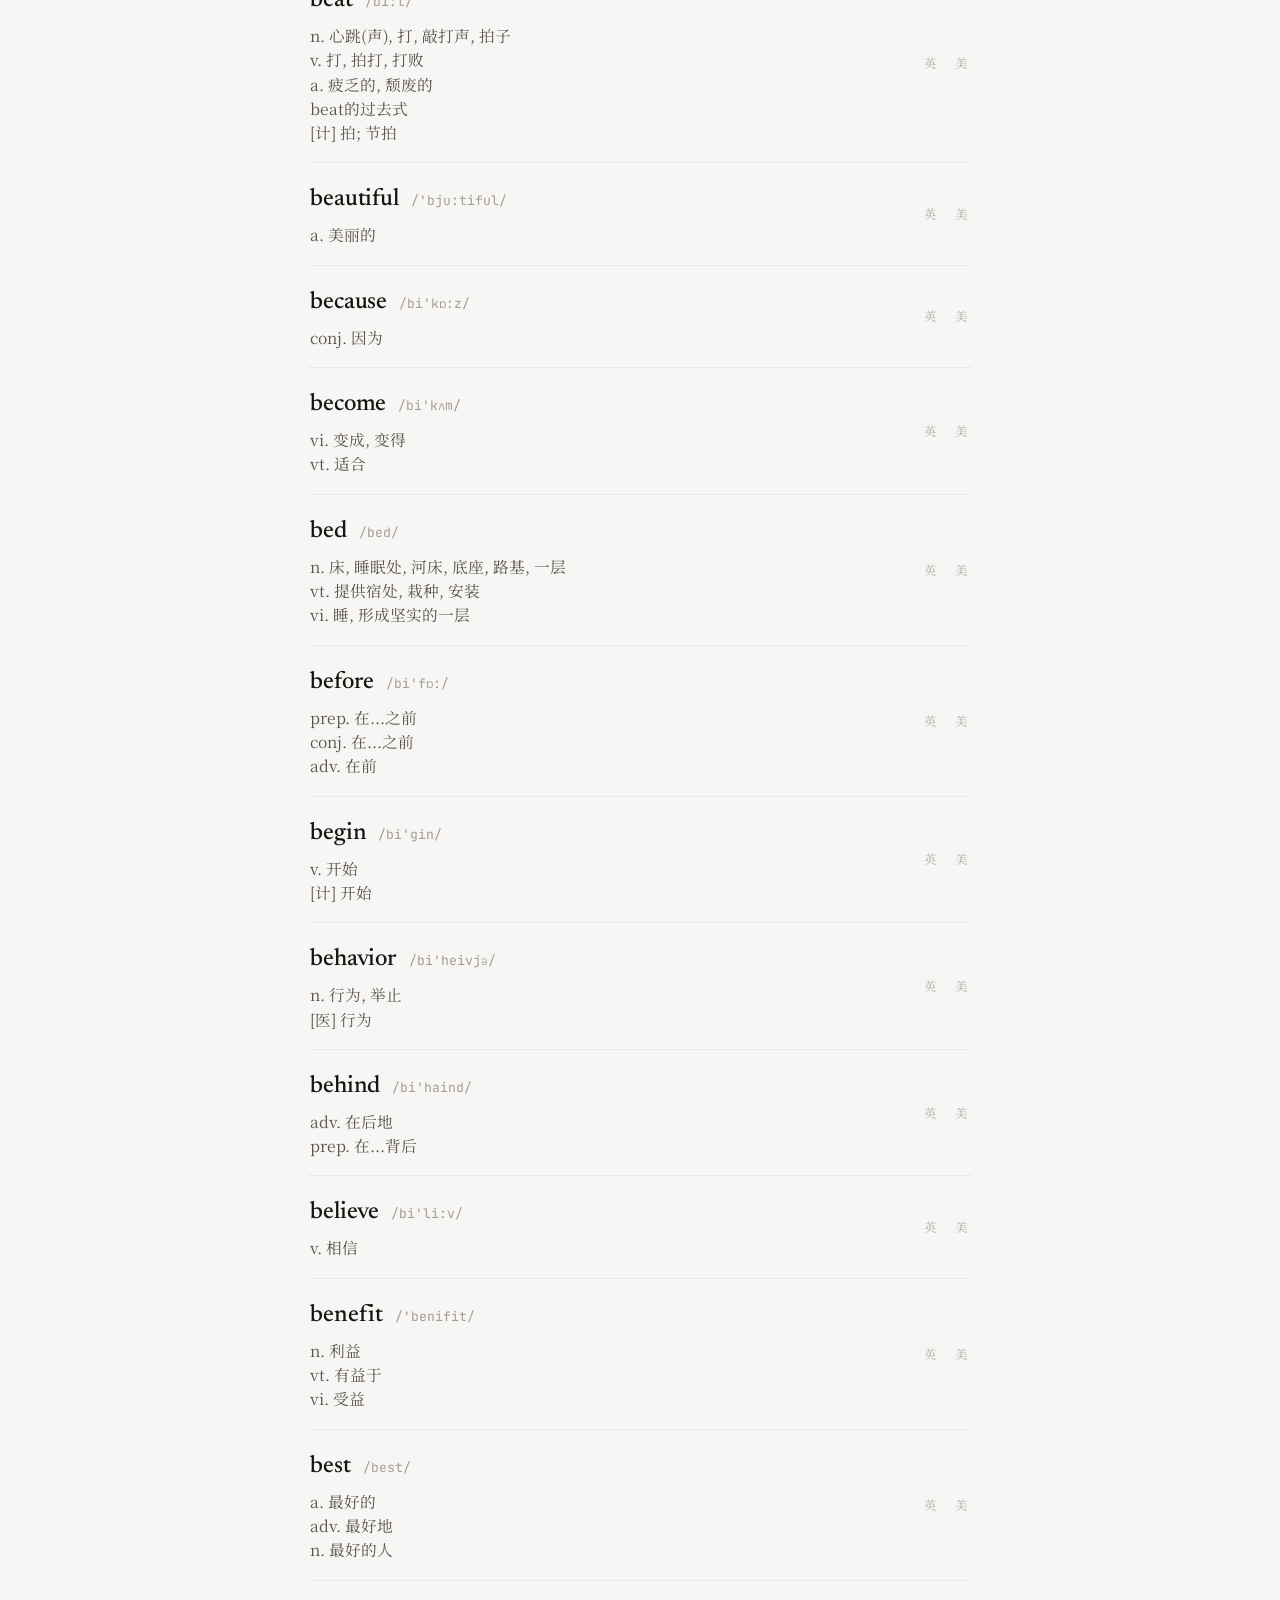
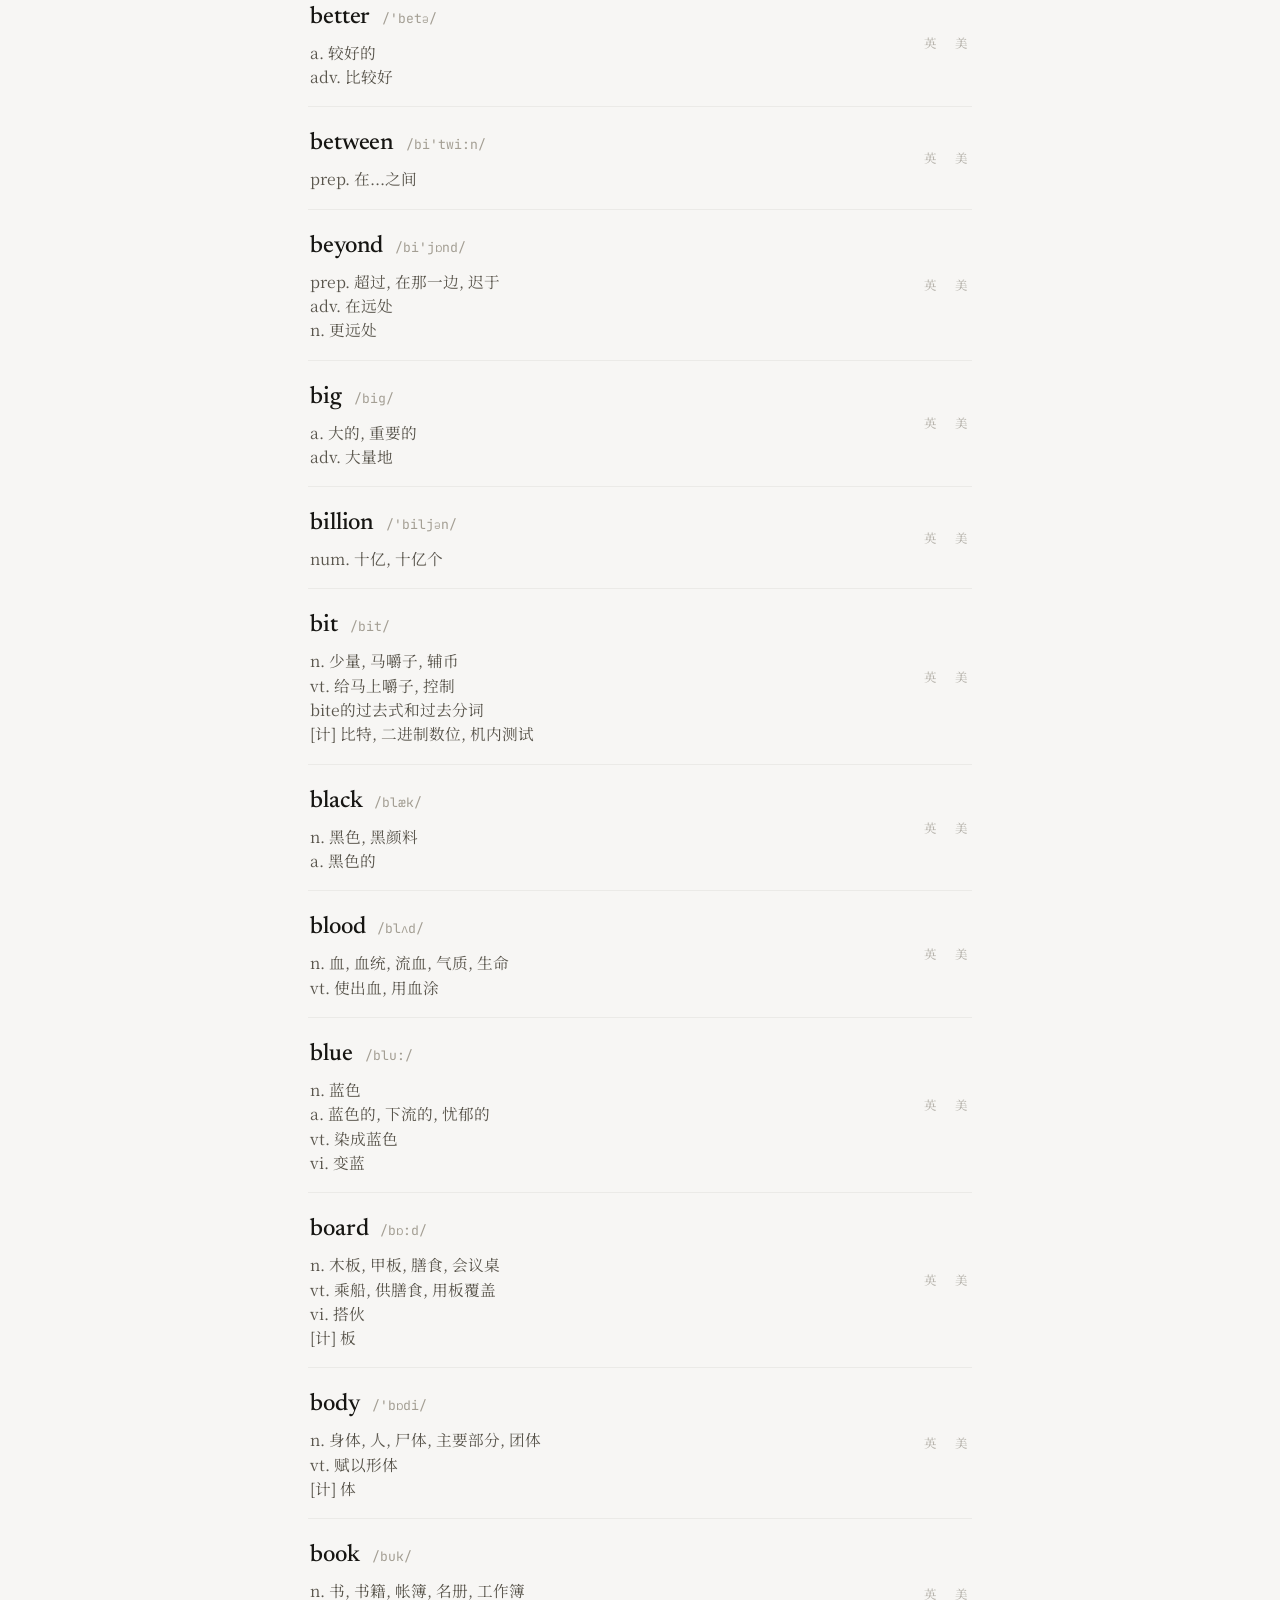
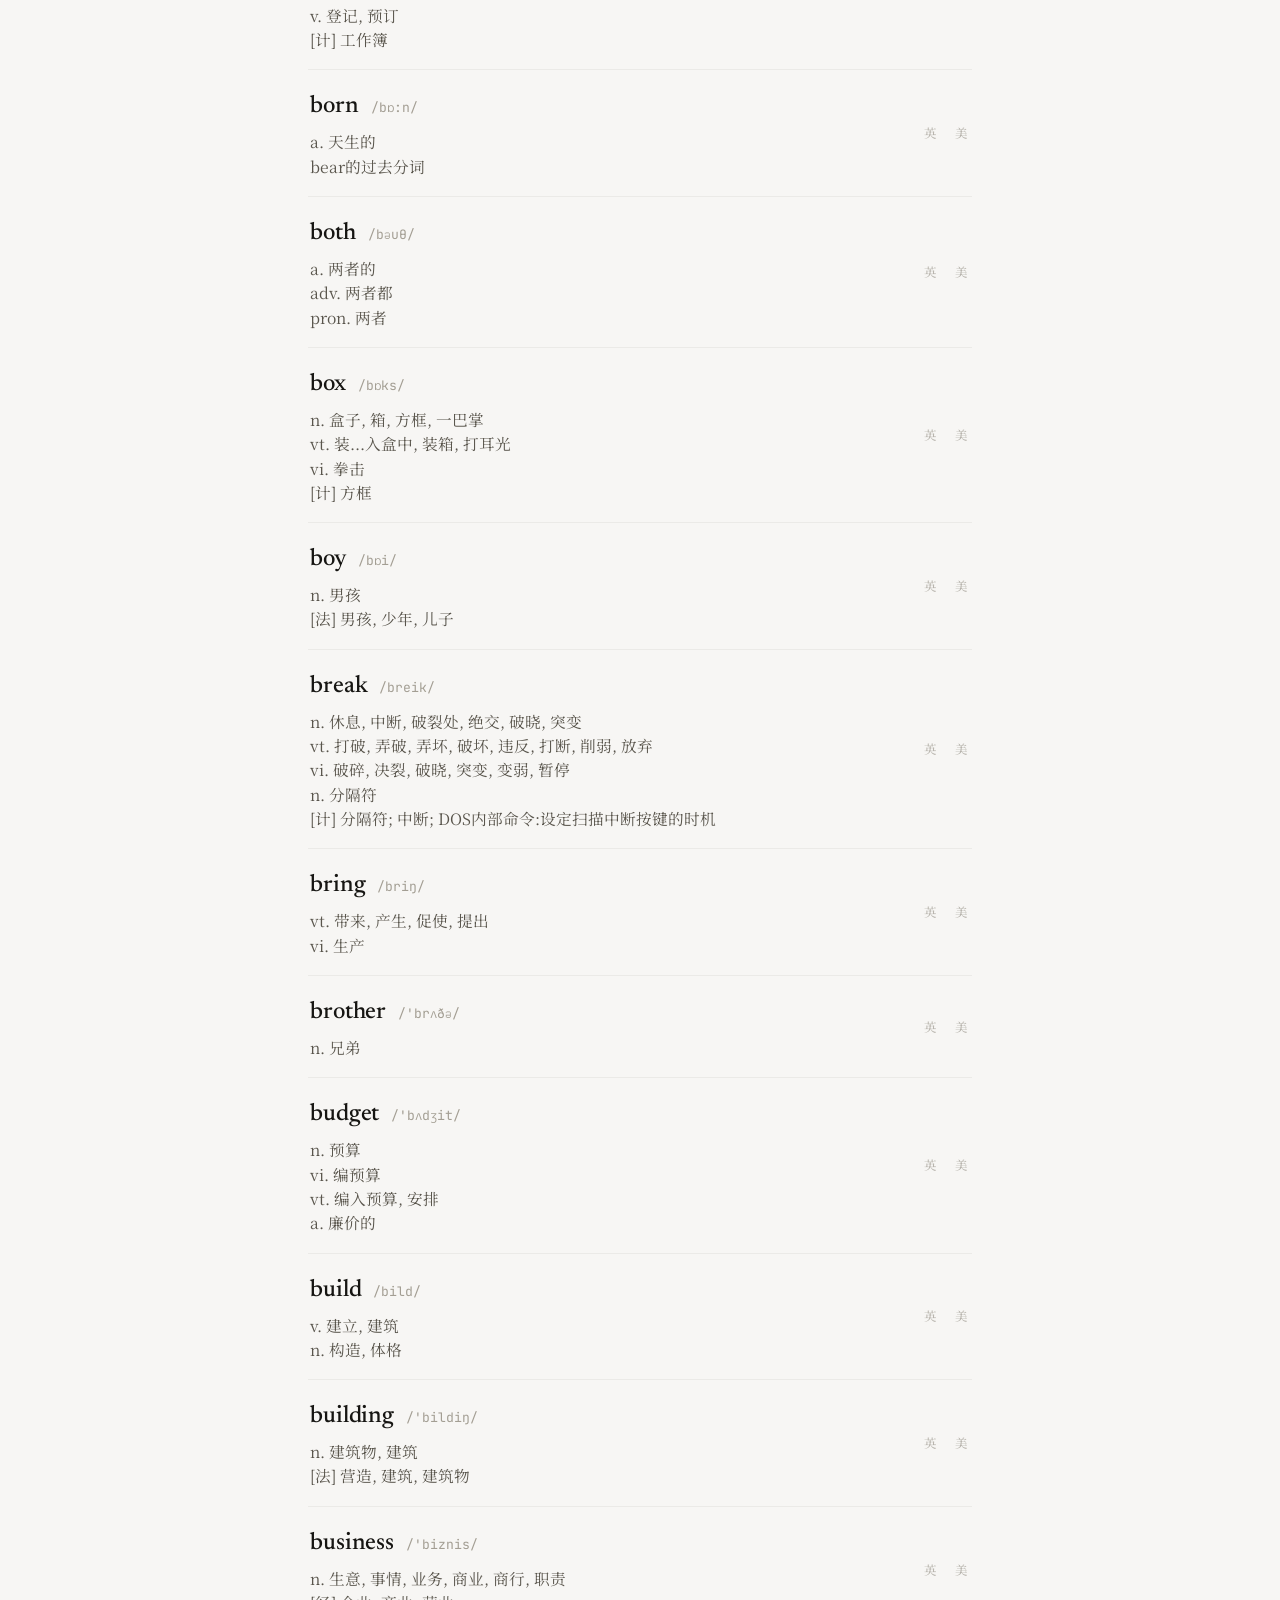
==== commit d59f724e: "精读:词库首页加精读入口 Co-Authored-By: Claude Opus 4.8 <noreply@anthropic.com>" ====
--- a/index.html
+++ b/index.html
@@ -56,6 +56,7 @@
       <span class="mark__cn">英语词库</span>
     </div>
     <p class="masthead__sub">基础 1000 · 四级 · 六级 · 英 / 美双发音</p>
+    <p class="masthead__sub"><a href="./reading.html" style="color:var(--ink);text-decoration:underline;text-underline-offset:3px;">📖 进入精读 →</a></p>
   </header>
 
   <nav class="tabs" role="tablist">
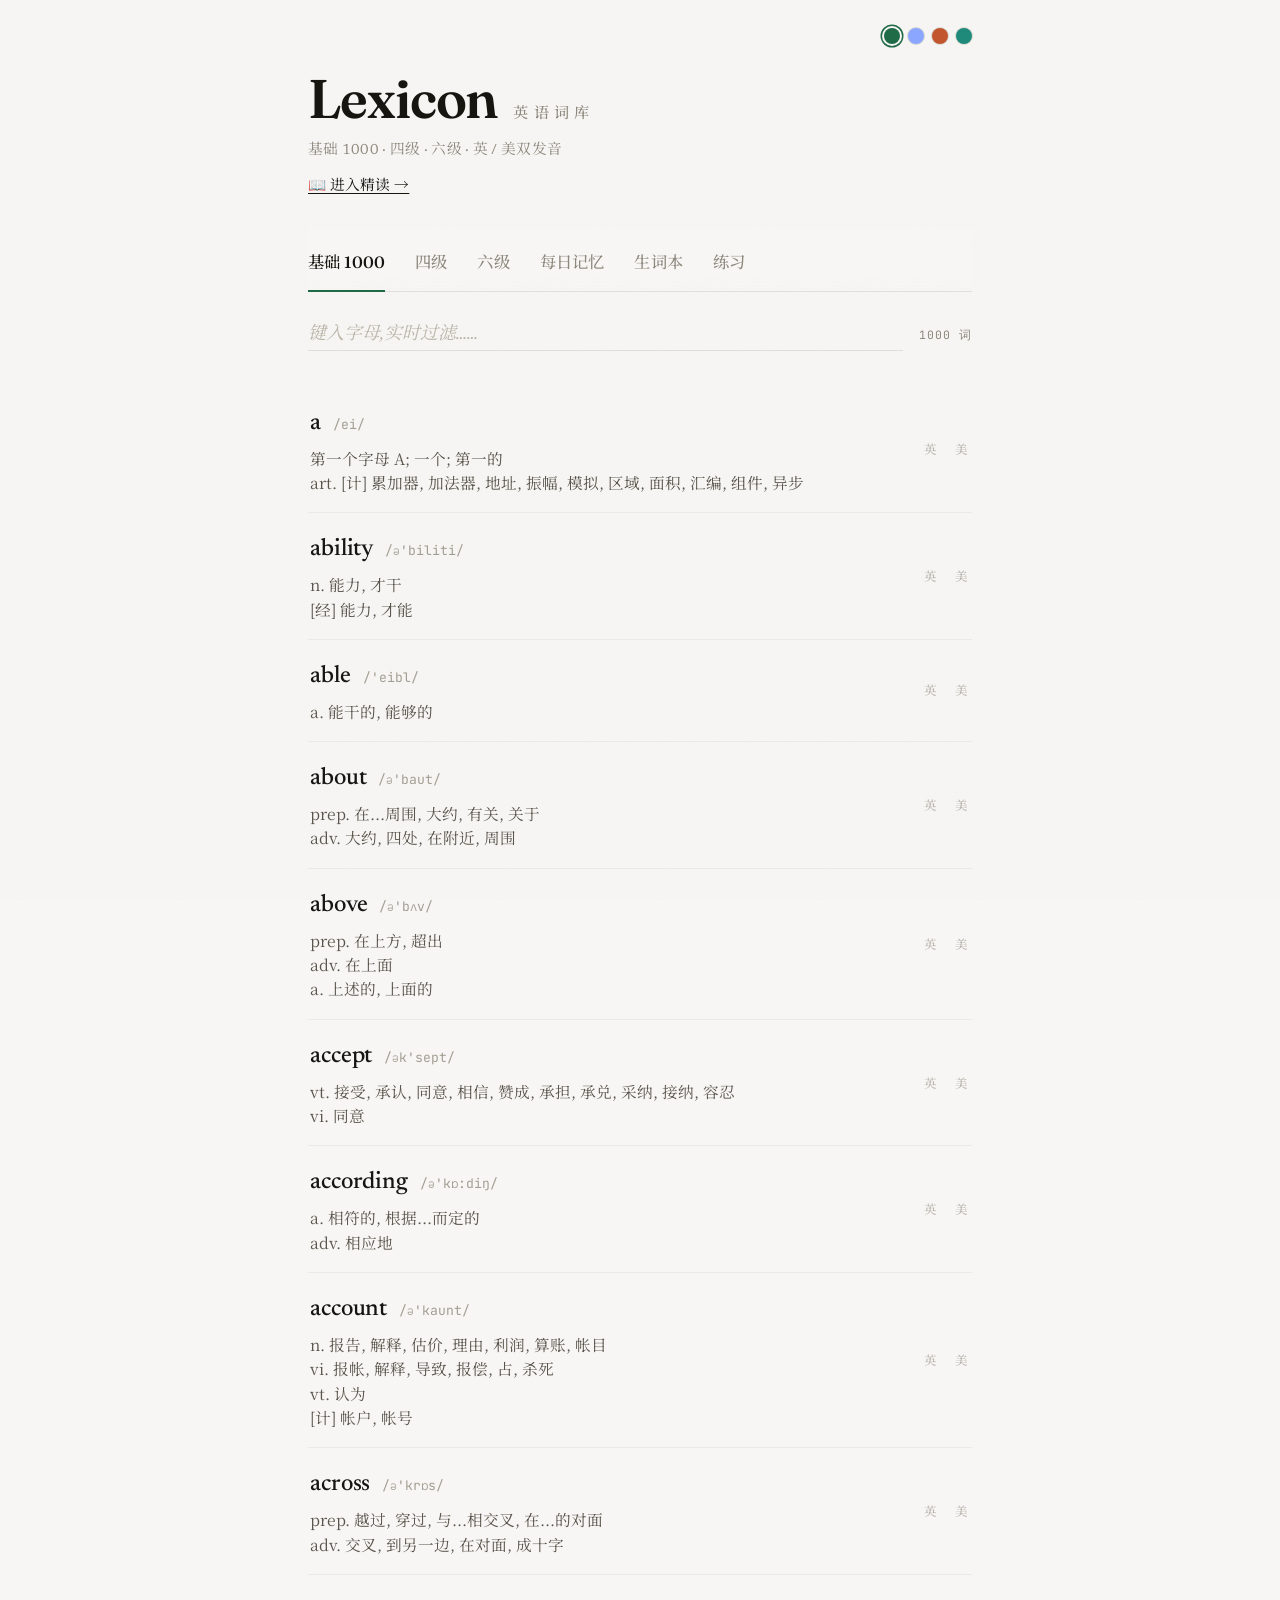
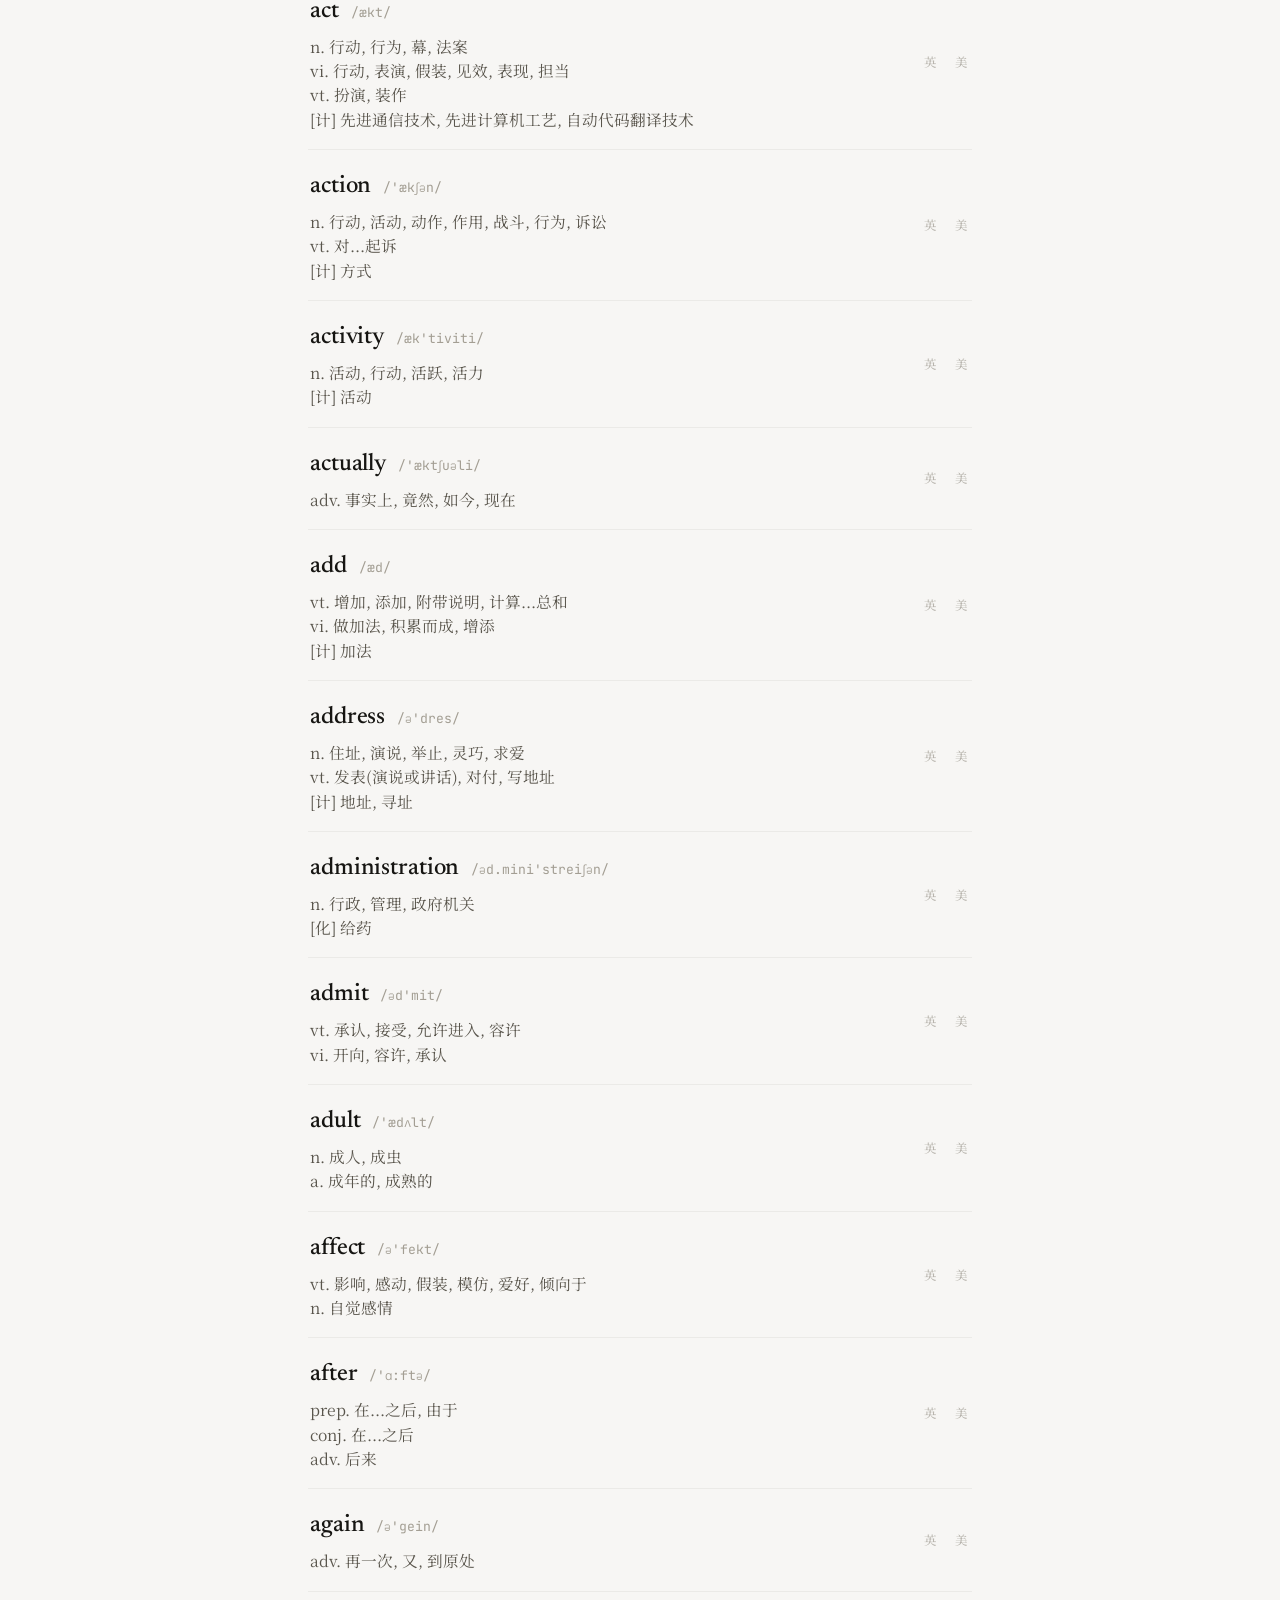
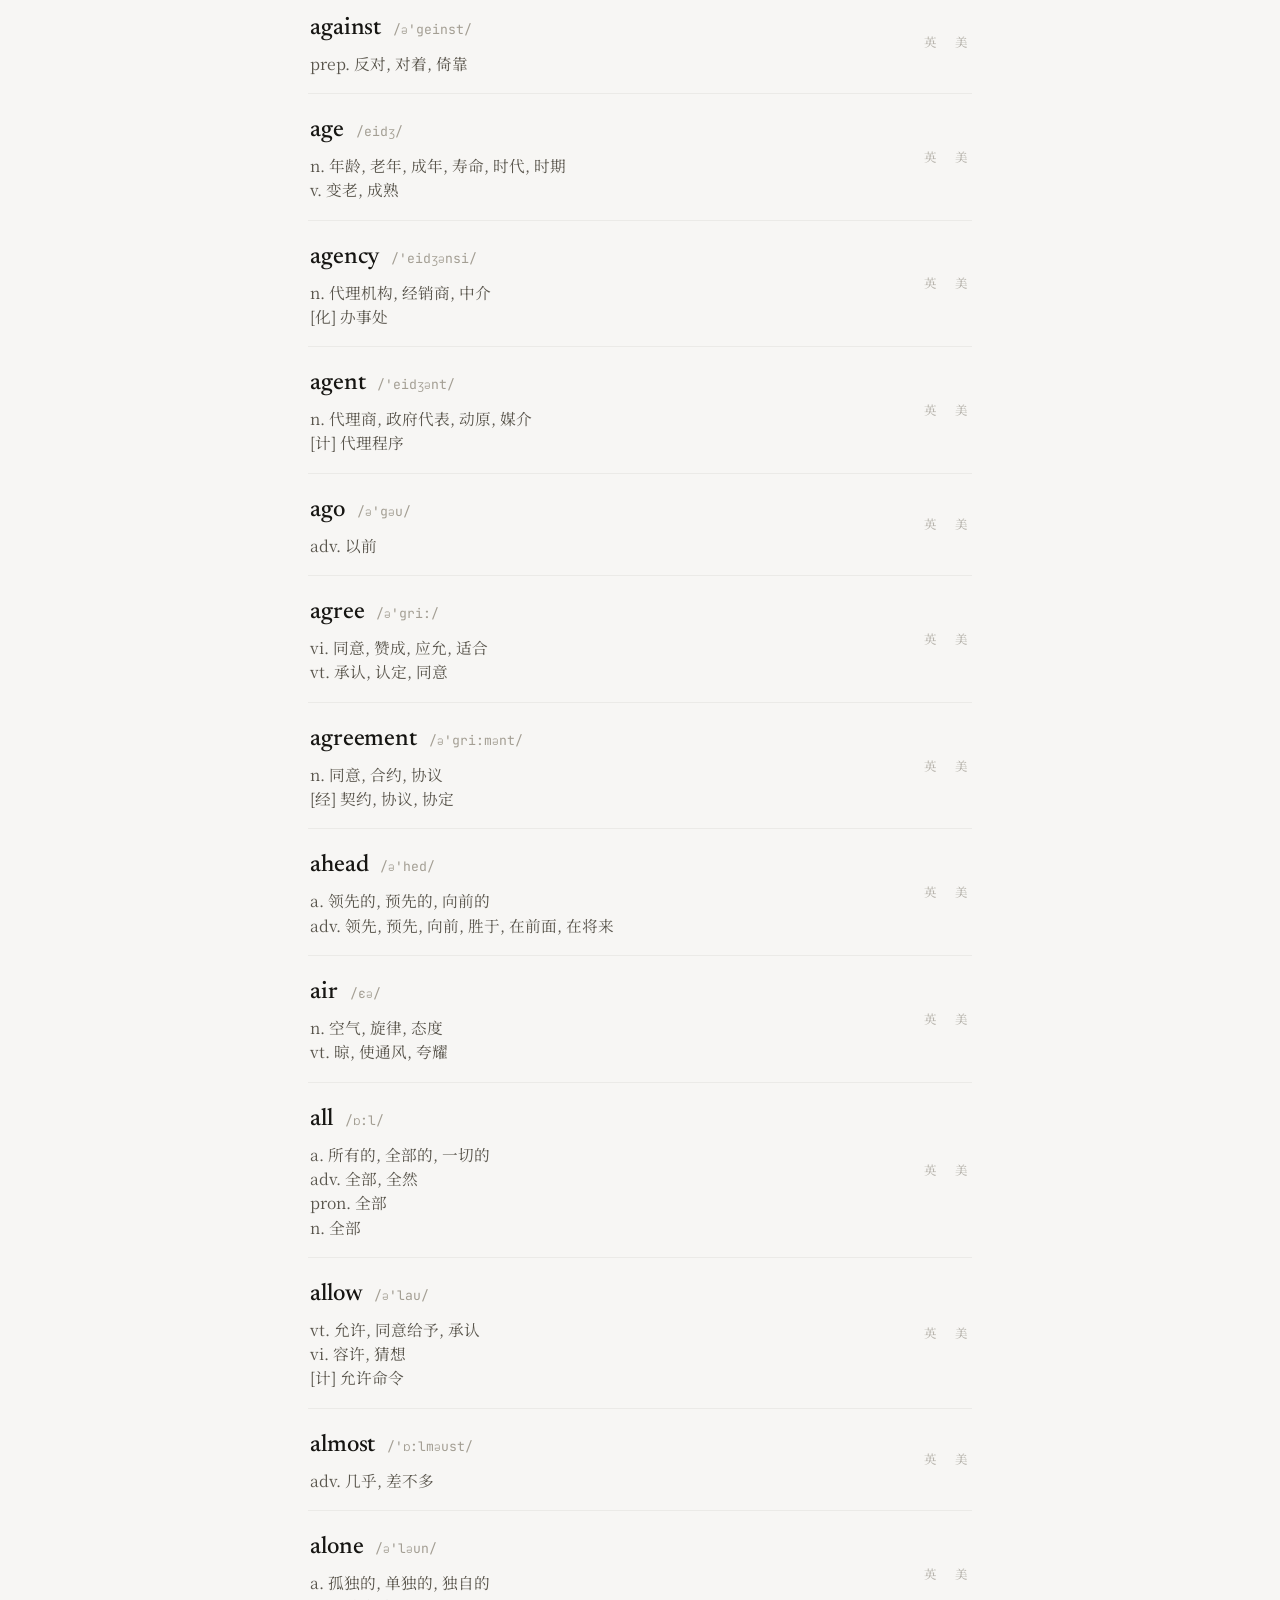
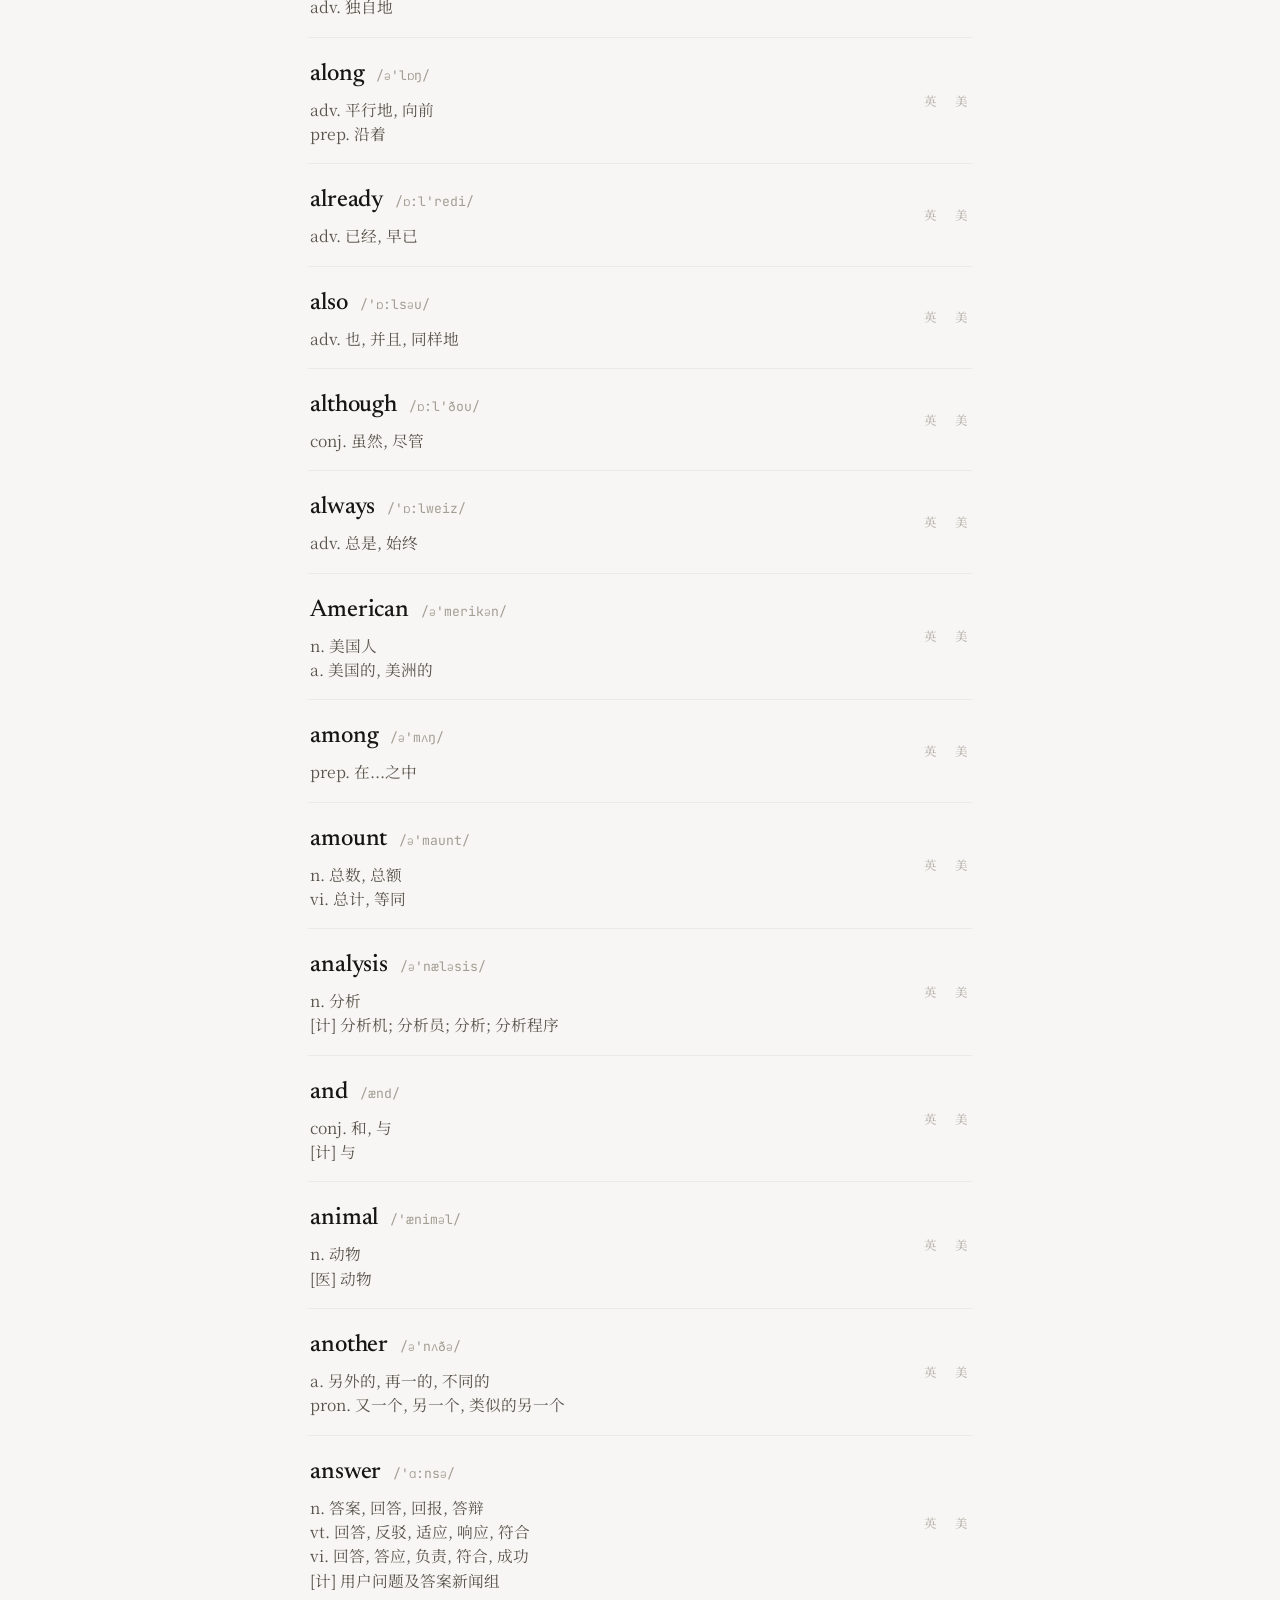
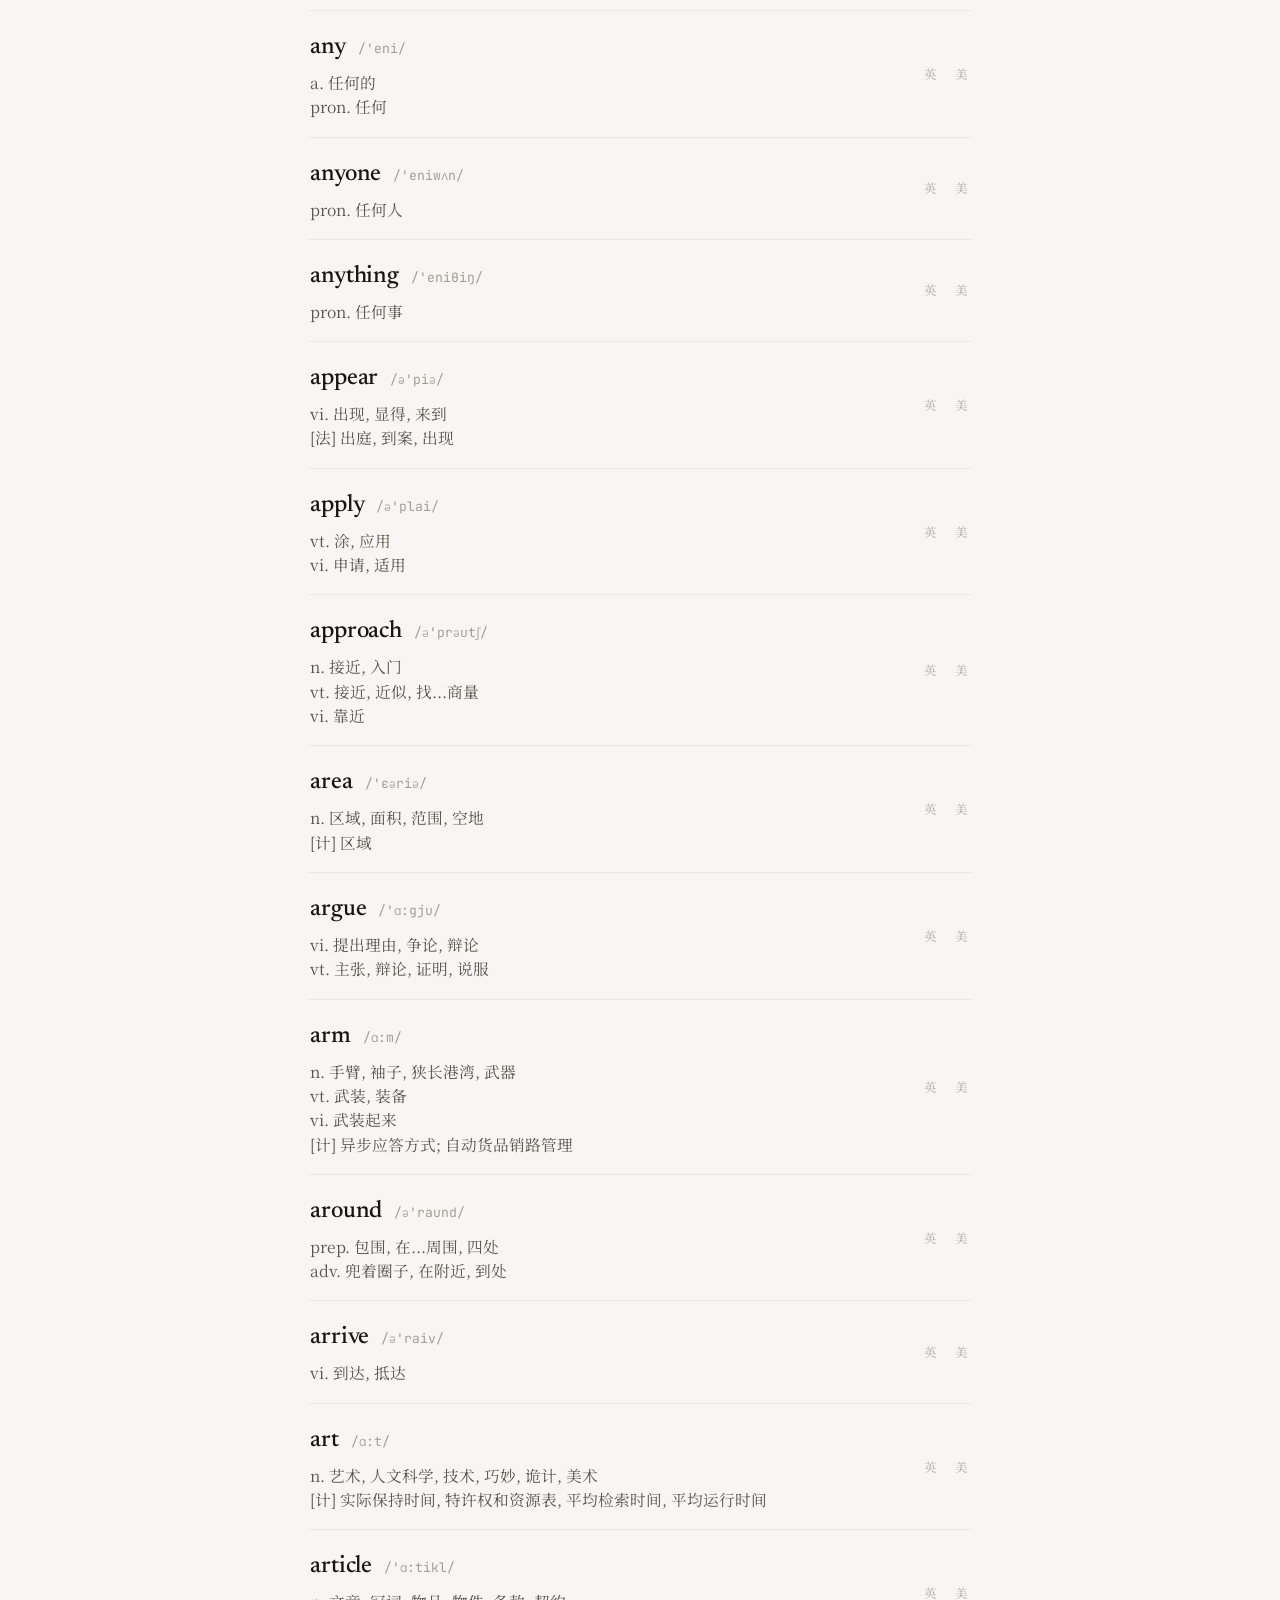
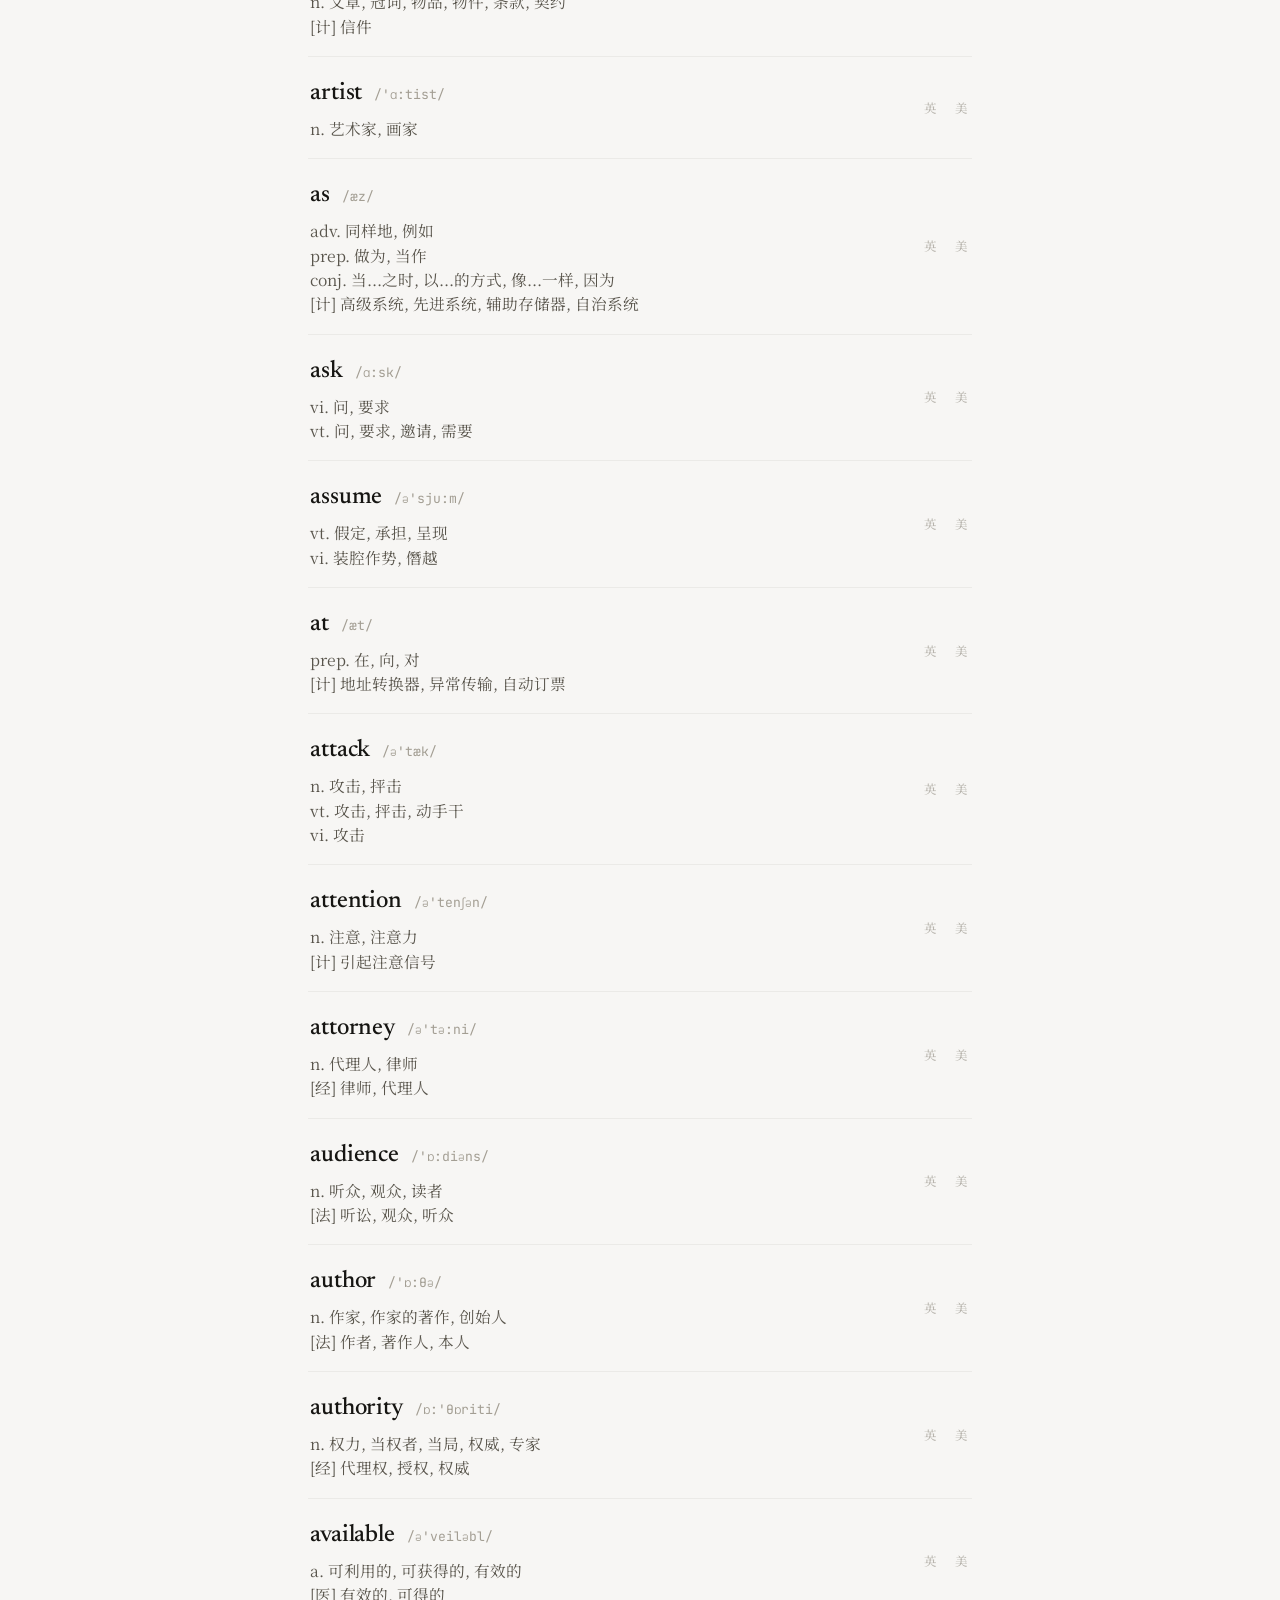
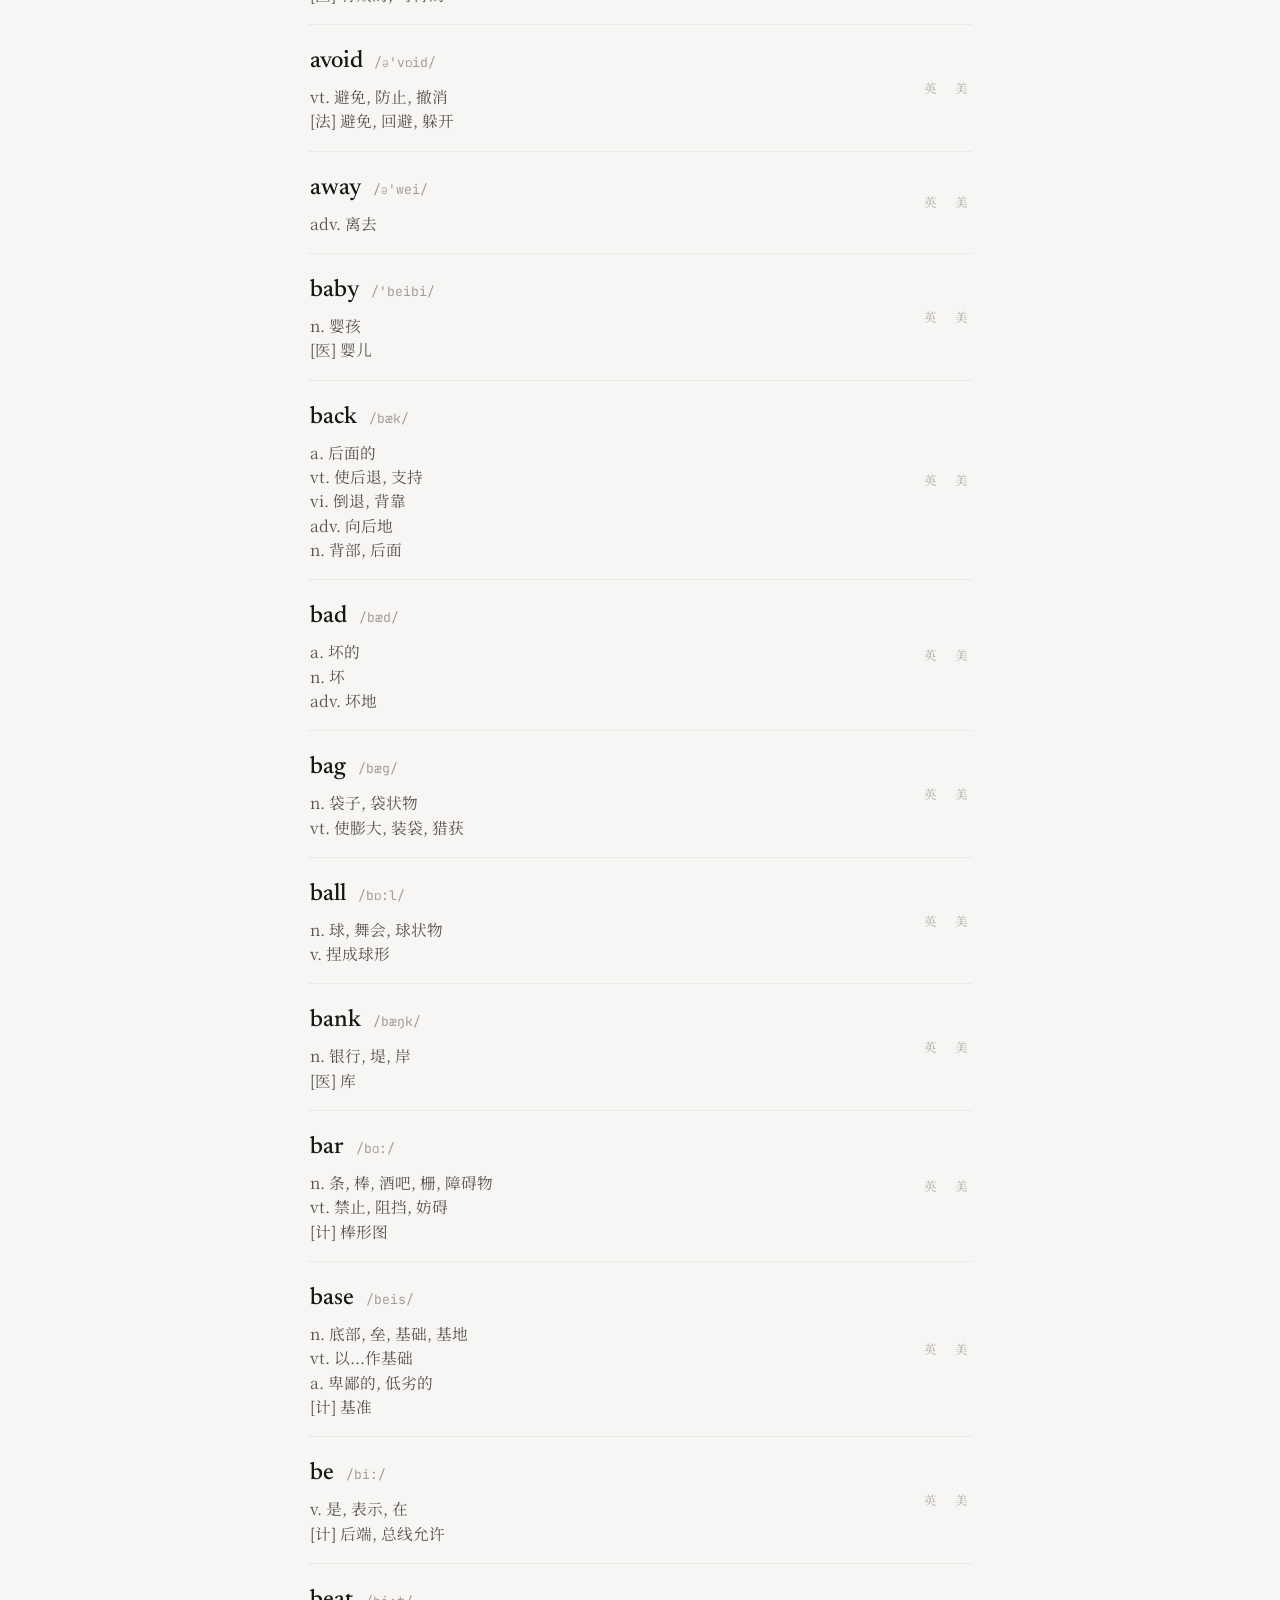
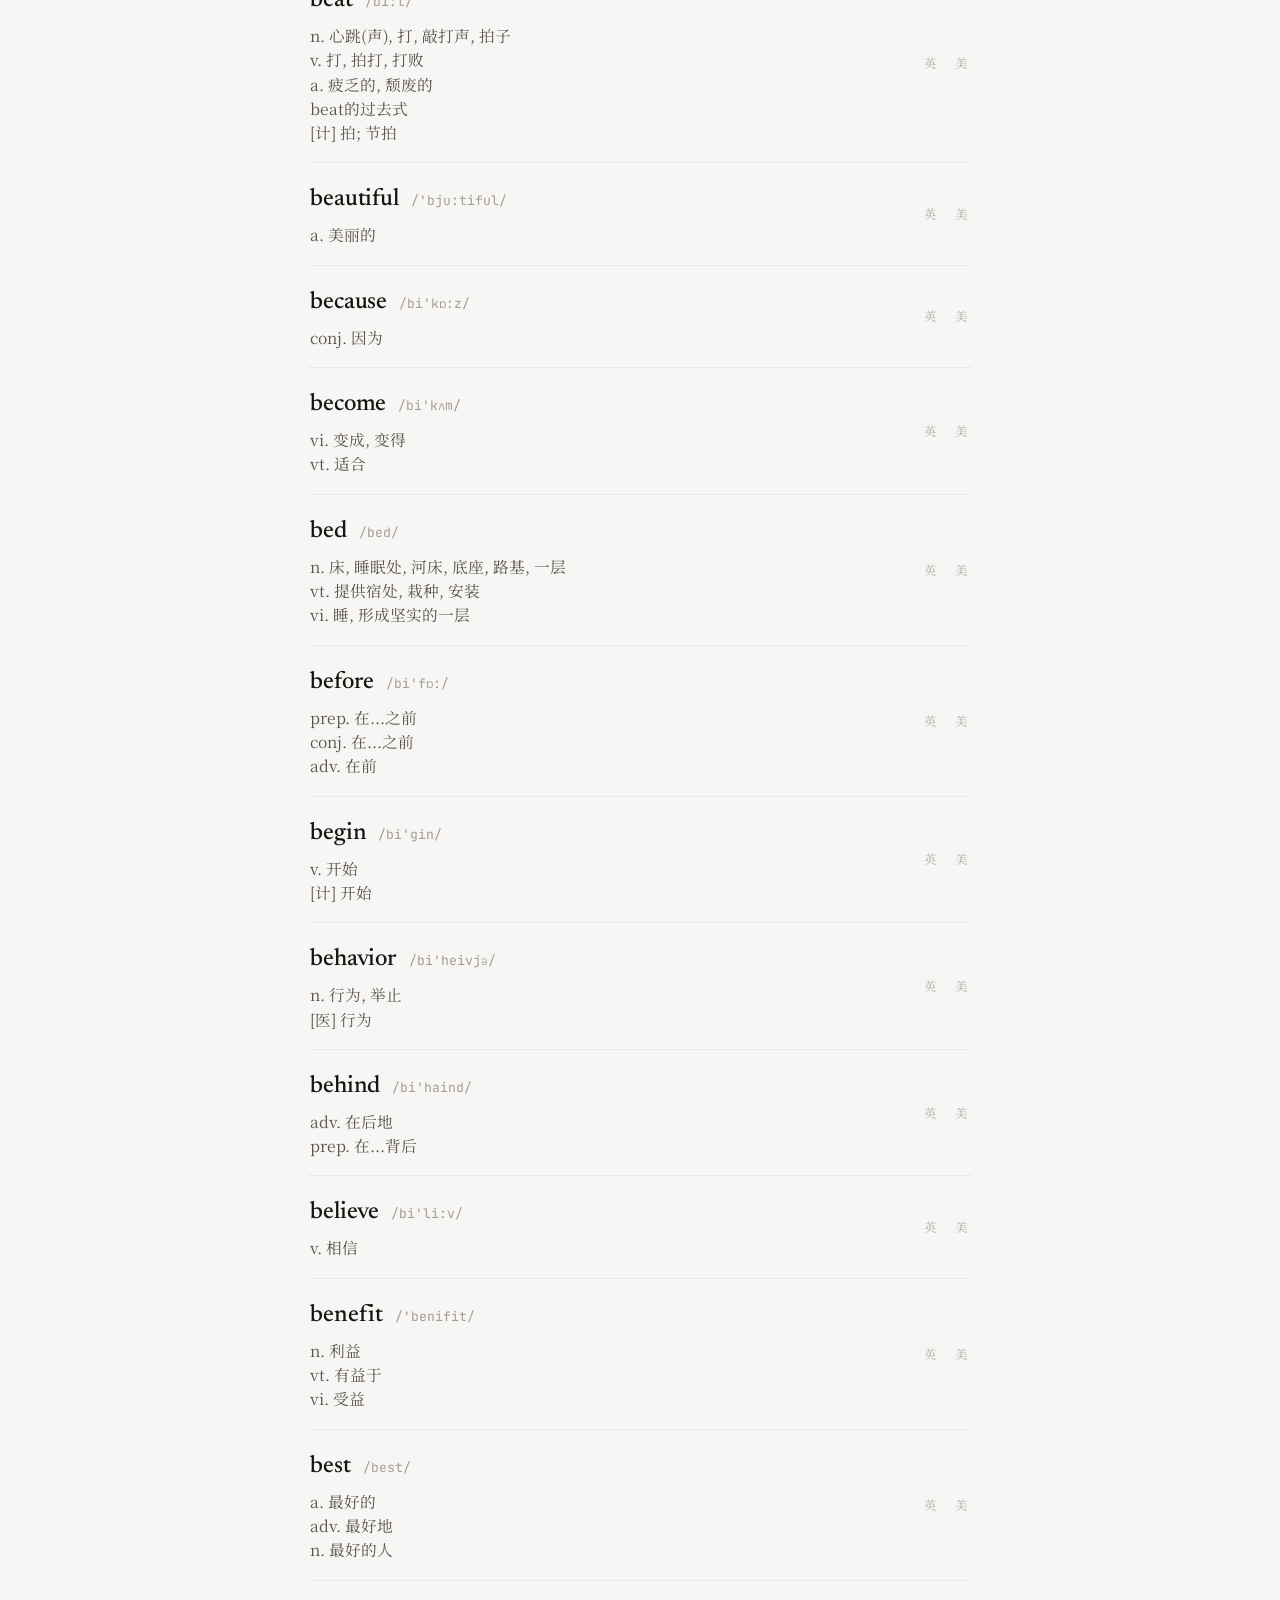
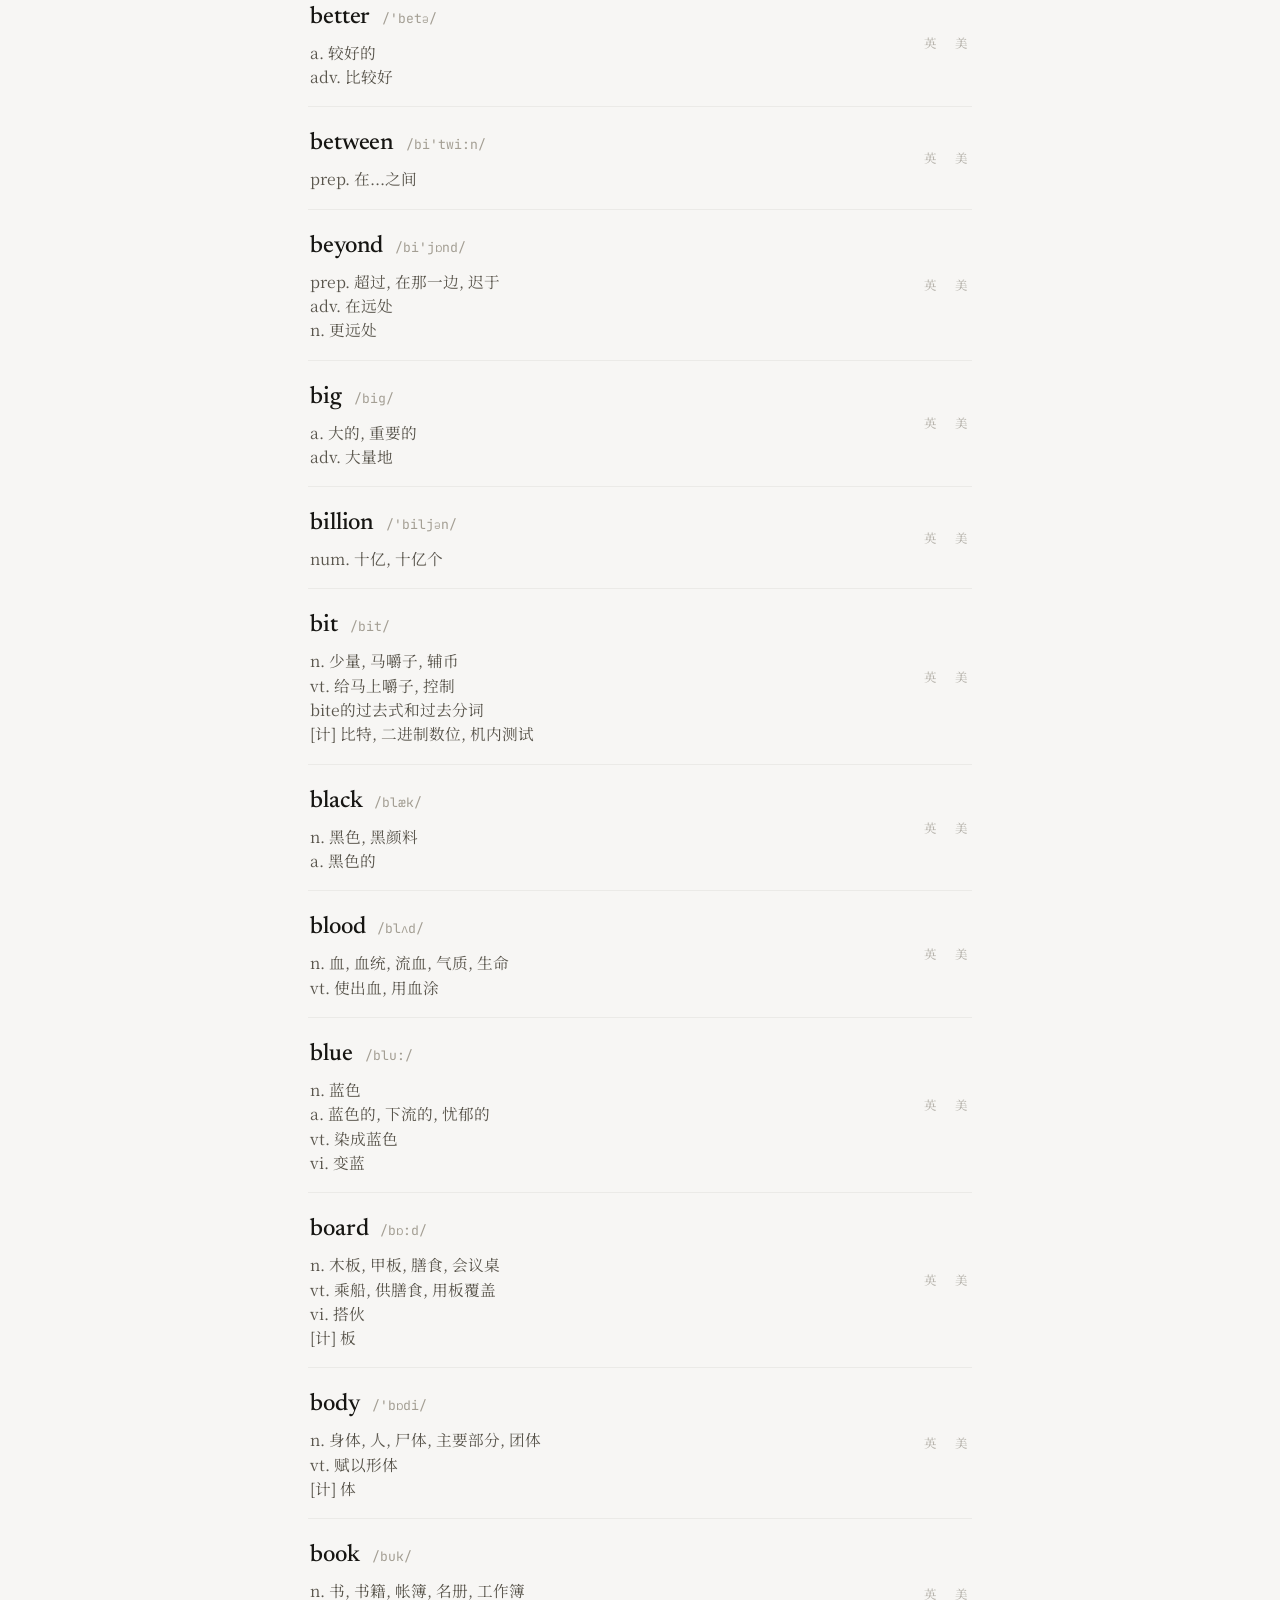
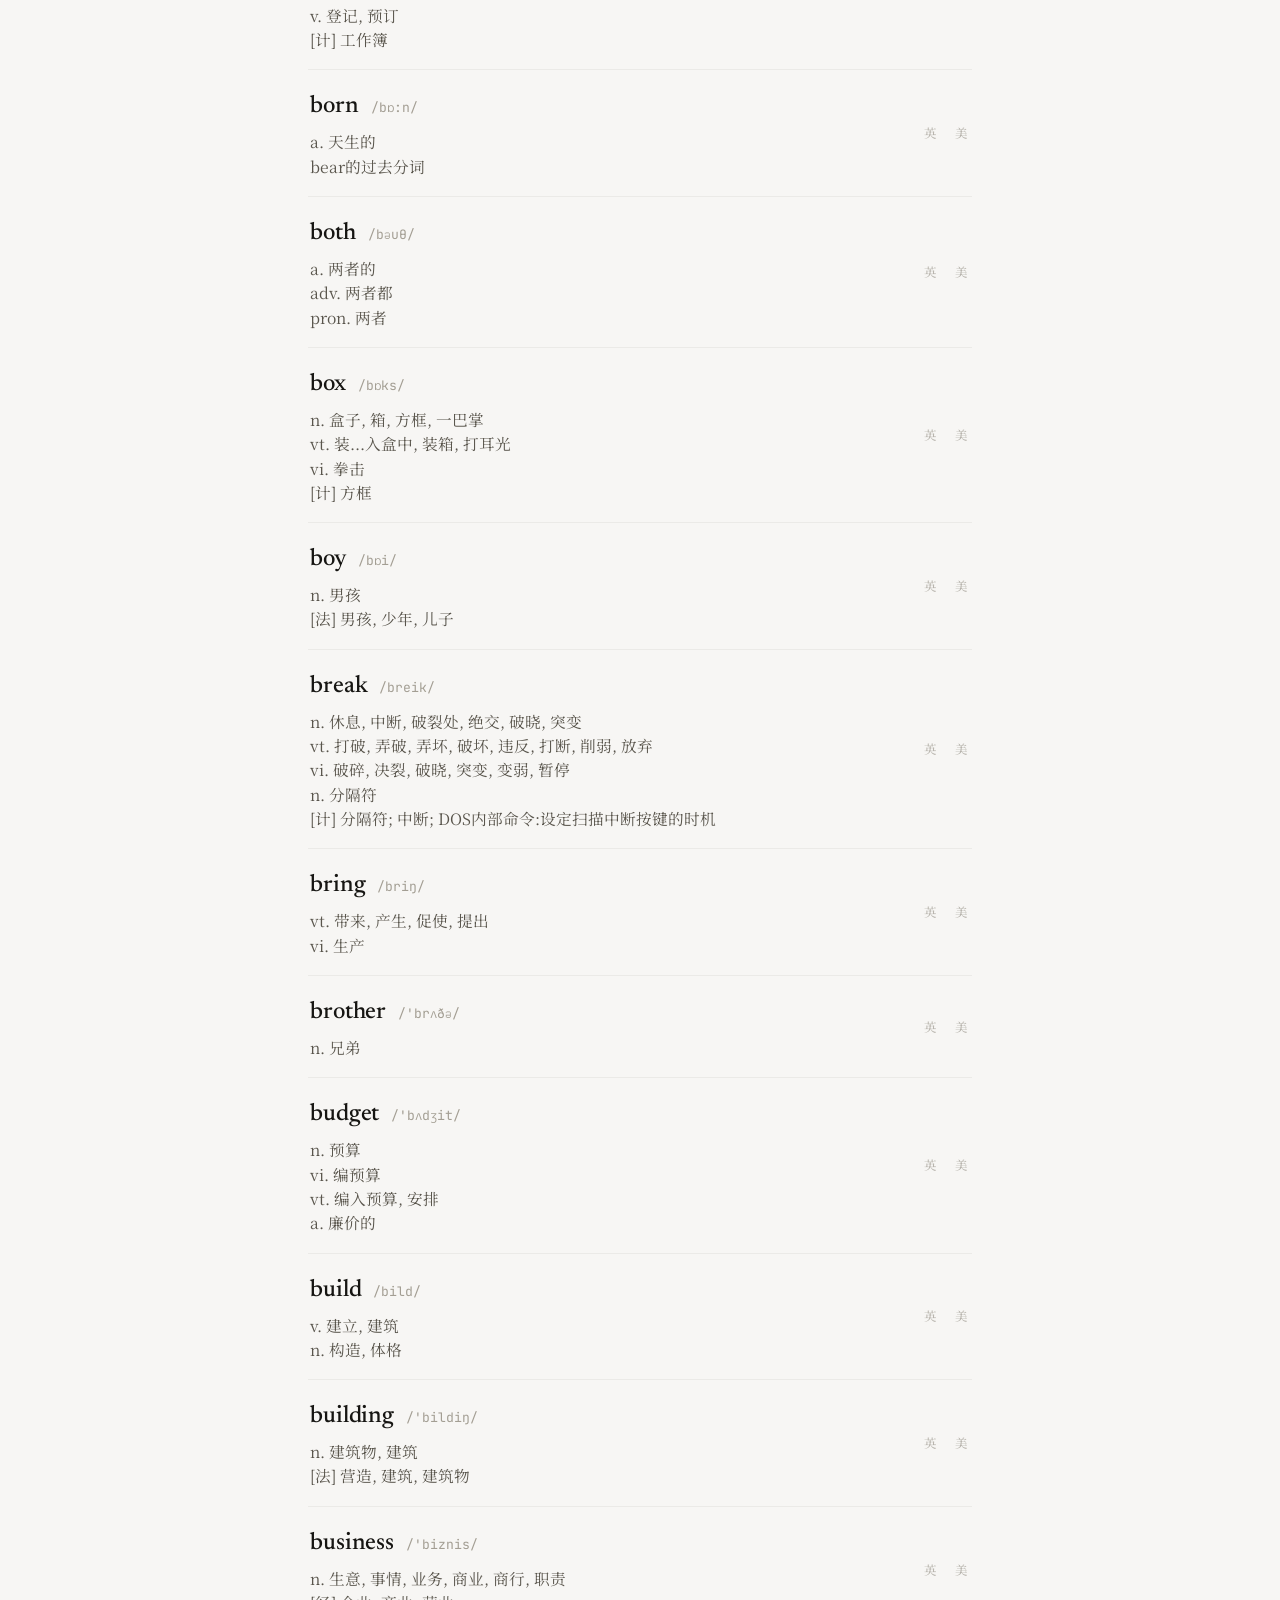
==== commit e19811c2: "配色主题开关:4 套配色(含深色夜读),整站可切换、跨页记忆 - 右上角色点切换,选择存 localStorage,刷新/换页保持 - 暖纸墨绿(默认)/夜读靛蓝/赤陶暖橘/青瓷湖蓝 - 主色接到 t" ====
--- a/index.html
+++ b/index.html
@@ -4,13 +4,22 @@
   <meta charset="UTF-8" />
   <meta name="viewport" content="width=device-width, initial-scale=1.0" />
   <title>词库 · Lexicon</title>
+  <script>
+    (function () {
+      try {
+        var t = localStorage.getItem("lexicon_theme");
+        var ok = ["ink-green", "night", "terracotta", "celadon"].indexOf(t) > -1;
+        document.documentElement.setAttribute("data-theme", ok ? t : "ink-green");
+      } catch (e) { document.documentElement.setAttribute("data-theme", "ink-green"); }
+    })();
+  </script>
   <link rel="preconnect" href="https://fonts.googleapis.com" />
   <link rel="preconnect" href="https://fonts.gstatic.com" crossorigin />
   <link
     href="https://fonts.googleapis.com/css2?family=Fraunces:opsz,wght@9..144,400;9..144,500;9..144,600&family=Newsreader:opsz,wght@6..72,400;6..72,500&family=JetBrains+Mono:wght@400&family=Noto+Serif+SC:wght@400;500&display=swap"
     rel="stylesheet"
   />
-  <link rel="stylesheet" href="./static/style.css" />
+  <link rel="stylesheet" href="./static/style.css?v=themes" />
   <style>
     /* 静态版独有:练习页占位提示(电脑版才有真功能) */
     .practice-static-hint {
@@ -51,6 +60,7 @@
   <div class="grain" aria-hidden="true"></div>
 
   <header class="masthead">
+    <div id="theme-switch" class="theme-switch" aria-label="配色"></div>
     <div class="mark">
       <span class="mark__en">Lexicon</span>
       <span class="mark__cn">英语词库</span>
@@ -124,5 +134,6 @@
   <div class="foot" id="foot"></div>
 
   <script src="./static/app.js"></script>
+  <script src="./static/theme.js"></script>
 </body>
 </html>
--- a/static/style.css
+++ b/static/style.css
@@ -14,7 +14,24 @@
   --muted:      #8d887d;   /* 次要文字 */
   --hair:       rgba(22, 21, 15, 0.10);  /* 细分隔线 */
   --hair-soft:  rgba(22, 21, 15, 0.05);
-  --accent:     #16150f;   /* 唯一“强调”=近黑,不引入彩色 */
+  --accent:     #16150f;   /* 默认强调=近黑;各主题下覆盖为彩色 */
+}
+
+/* ---------- 配色主题(整站,由 theme.js 切换;静态站默认 ink-green) ----------
+   只覆盖纸色 / 文字 / 主色变量,其余样式自动跟随。深色主题额外翻转文字与分隔线。 */
+[data-theme="ink-green"] { --accent: #1f6b47; }
+[data-theme="terracotta"] {
+  --paper: #faf5ee; --paper-deep: #f1e8da; --accent: #c2562f;
+}
+[data-theme="celadon"] {
+  --paper: #f1f5f4; --paper-deep: #e3ece9; --accent: #1f8a7a;
+}
+[data-theme="night"] {
+  --paper: #1b1d23; --paper-deep: #262932;
+  --ink: #e9e5db; --word: #f1ede3;
+  --phon: #767d8c; --trans: #b8b3a8; --muted: #8b8f9c;
+  --hair: rgba(255, 255, 255, 0.14); --hair-soft: rgba(255, 255, 255, 0.06);
+  --accent: #8aa6ff;
 }
 
 * { box-sizing: border-box; margin: 0; padding: 0; }
@@ -110,7 +127,7 @@
   transition: border-color 0.3s ease;
 }
 .searchbar__input::placeholder { color: #bbb6aa; font-style: italic; }
-.searchbar__input:focus { border-bottom-color: var(--ink); }
+.searchbar__input:focus { border-bottom-color: var(--accent); }
 .searchbar__input::-webkit-search-cancel-button { -webkit-appearance: none; }
 .searchbar__count {
   font-family: "JetBrains Mono", monospace;
@@ -185,7 +202,7 @@
 }
 .entry:hover .play { opacity: 1; }
 .play:hover { color: var(--ink); }
-.play.is-playing { color: var(--ink); animation: pulse 0.6s ease infinite; }
+.play.is-playing { color: var(--accent); animation: pulse 0.6s ease infinite; }
 
 /* ---------- 生词本:导入面板(折叠) ---------- */
 .import-panel {
@@ -230,7 +247,7 @@
   min-height: 140px;
   transition: border-color 0.25s ease;
 }
-.import-panel__input:focus { border-color: var(--ink); }
+.import-panel__input:focus { border-color: var(--accent); }
 .import-panel__input::placeholder { color: #bbb6aa; }
 .import-panel__actions {
   display: flex; align-items: baseline; justify-content: space-between;
@@ -239,9 +256,9 @@
 }
 .import-panel__btn {
   appearance: none; cursor: pointer;
-  border: 1px solid var(--ink);
+  border: 1px solid var(--accent);
   background: transparent;
-  color: var(--ink);
+  color: var(--accent);
   font-family: "Fraunces", "Noto Serif SC", serif;
   font-size: 0.92rem;
   font-weight: 500;
@@ -250,7 +267,7 @@
   border-radius: 2px;
   transition: background 0.2s ease, color 0.2s ease;
 }
-.import-panel__btn:hover { background: var(--ink); color: var(--paper); }
+.import-panel__btn:hover { background: var(--accent); color: var(--paper); }
 .import-panel__btn:disabled {
   cursor: default;
   opacity: 0.4;
@@ -702,8 +719,8 @@
 .daybar__chip:hover { color: var(--trans); border-color: var(--trans); }
 .daybar__chip.is-active {
   color: var(--paper);
-  background: var(--ink);
-  border-color: var(--ink);
+  background: var(--accent);
+  border-color: var(--accent);
 }
 .daily-title {
   margin-top: 14px;
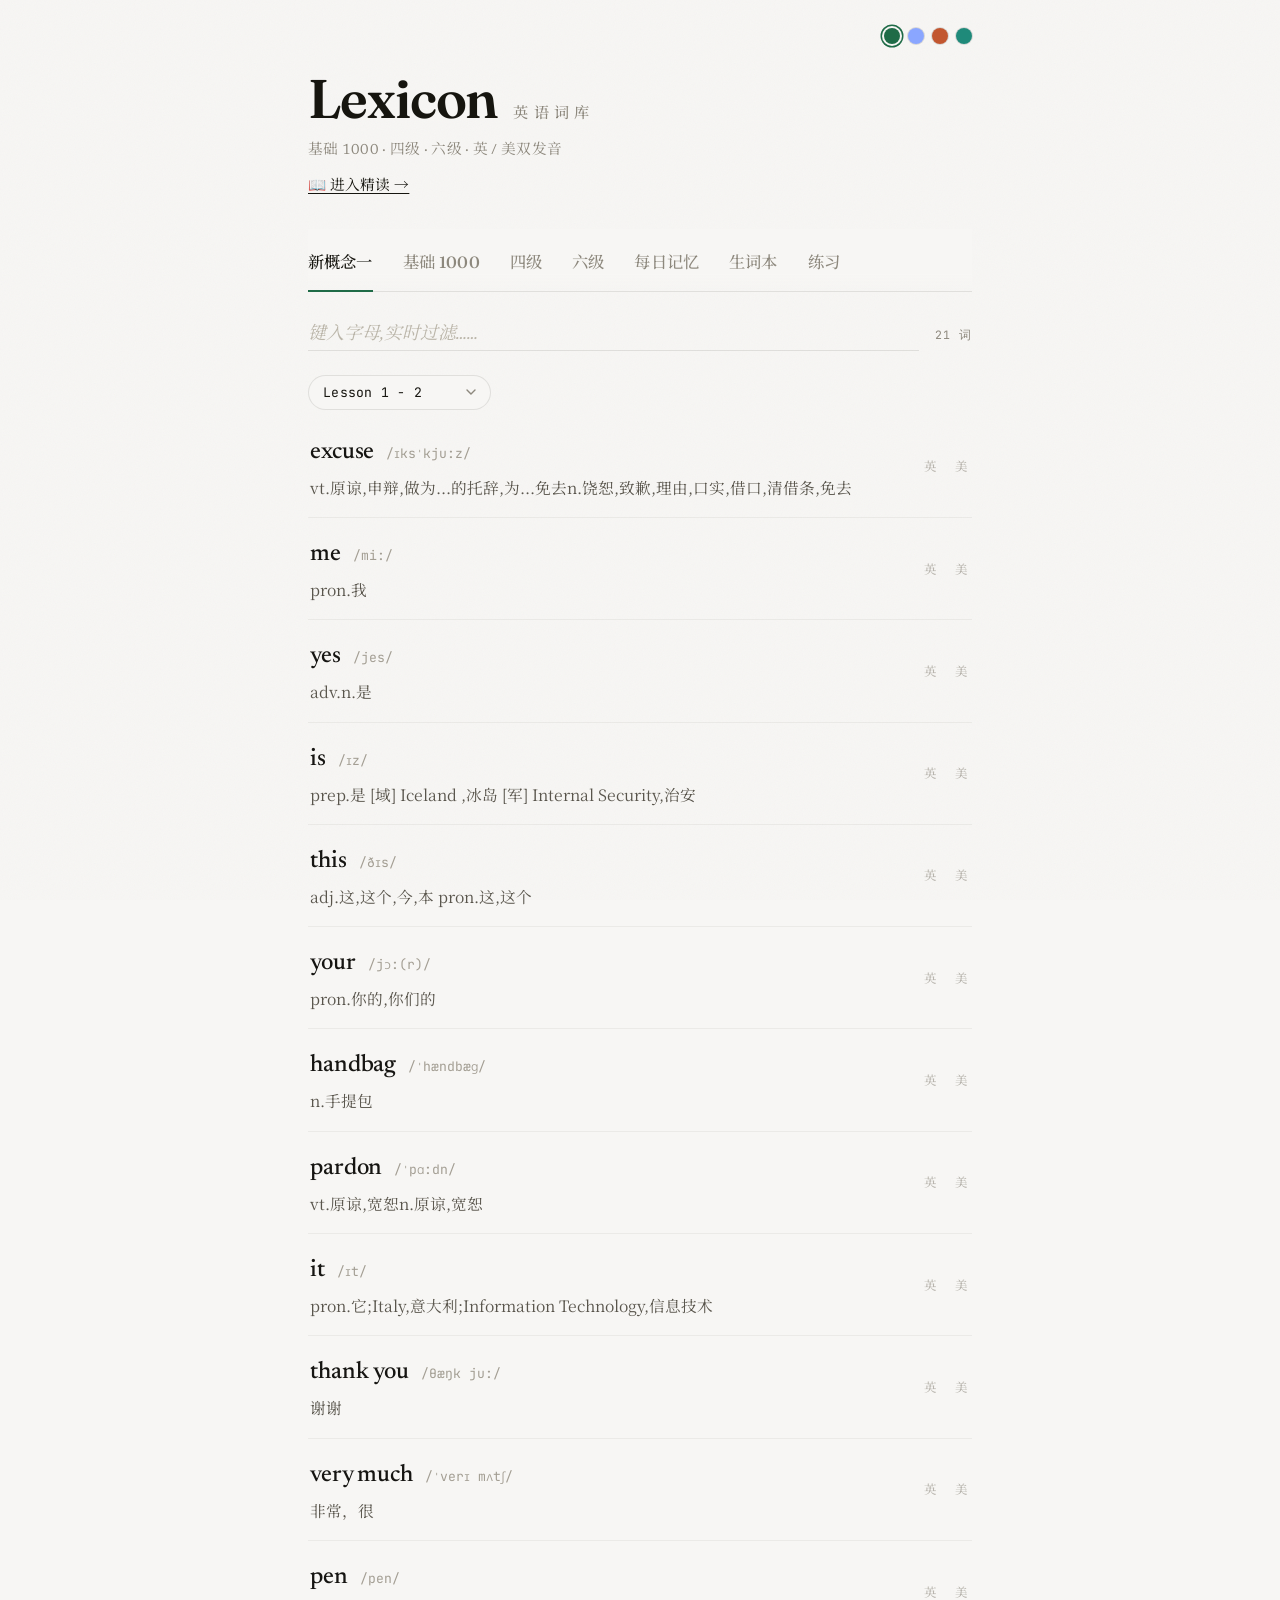
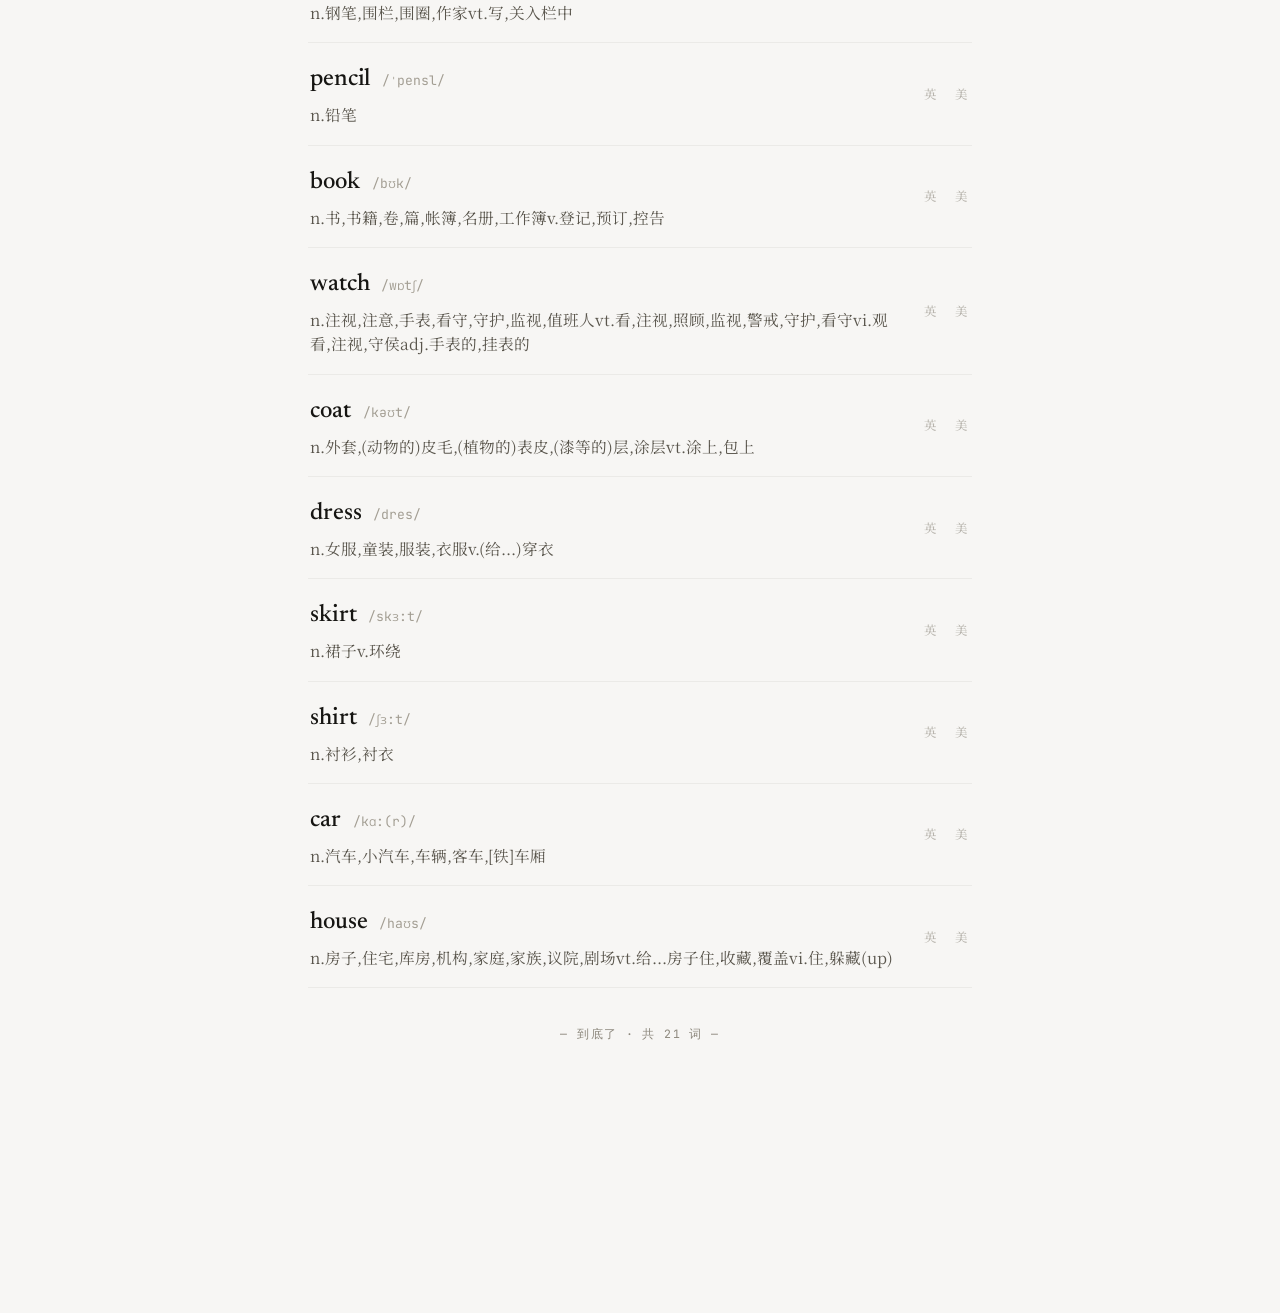
==== commit bdc3e8f9: "新概念一板块(首个 tab,72 课/905 词,选课下拉)+ 修复日期标签漏显到其他板块 - 新概念一放最前、默认落地、默认 Lesson 1-2,选课下拉切课、当课搜索 - 全局 [hidden]" ====
--- a/index.html
+++ b/index.html
@@ -19,7 +19,7 @@
     href="https://fonts.googleapis.com/css2?family=Fraunces:opsz,wght@9..144,400;9..144,500;9..144,600&family=Newsreader:opsz,wght@6..72,400;6..72,500&family=JetBrains+Mono:wght@400&family=Noto+Serif+SC:wght@400;500&display=swap"
     rel="stylesheet"
   />
-  <link rel="stylesheet" href="./static/style.css?v=themes" />
+  <link rel="stylesheet" href="./static/style.css?v=nc1" />
   <style>
     /* 静态版独有:练习页占位提示(电脑版才有真功能) */
     .practice-static-hint {
@@ -54,6 +54,28 @@
     }
     .entry:hover .entry__del { opacity: 1; }
     .entry__del:hover { color: var(--ink); }
+
+    /* 静态版独有:新概念一「选课」下拉框 */
+    .nc1-lesson {
+      margin-top: 16px;
+      appearance: none; -webkit-appearance: none;
+      border: 1px solid var(--hair);
+      background: var(--paper);
+      color: var(--ink);
+      font-family: "JetBrains Mono", monospace;
+      font-size: 0.82rem;
+      letter-spacing: 0.02em;
+      padding: 8px 34px 8px 14px;
+      border-radius: 999px;
+      cursor: pointer;
+      outline: none;
+      max-width: 100%;
+      background-image: url("data:image/svg+xml,%3Csvg xmlns='http://www.w3.org/2000/svg' width='12' height='12' viewBox='0 0 12 12'%3E%3Cpath d='M2 4l4 4 4-4' fill='none' stroke='%238d887d' stroke-width='1.4' stroke-linecap='round'/%3E%3C/svg%3E");
+      background-repeat: no-repeat;
+      background-position: right 13px center;
+      transition: border-color 0.25s ease;
+    }
+    .nc1-lesson:focus, .nc1-lesson:hover { border-color: var(--accent); }
   </style>
 </head>
 <body>
@@ -70,7 +92,8 @@
   </header>
 
   <nav class="tabs" role="tablist">
-    <button class="tab is-active" role="tab" data-section="basic">基础 1000</button>
+    <button class="tab is-active" role="tab" data-section="nc1">新概念一</button>
+    <button class="tab" role="tab" data-section="basic">基础 1000</button>
     <button class="tab" role="tab" data-section="cet4">四级</button>
     <button class="tab" role="tab" data-section="cet6">六级</button>
     <button class="tab" role="tab" data-section="daily">每日记忆</button>
@@ -90,6 +113,8 @@
     />
     <span class="searchbar__count" id="count"></span>
   </div>
+
+  <select id="nc1-lesson" class="nc1-lesson" hidden autocomplete="off" aria-label="选择课次"></select>
 
   <nav class="daybar" id="daybar" hidden aria-label="选择日期"></nav>
   <div class="daily-title" id="daily-title" hidden></div>
--- a/static/style.css
+++ b/static/style.css
@@ -35,6 +35,9 @@
 }
 
 * { box-sizing: border-box; margin: 0; padding: 0; }
+
+/* hidden 属性要始终生效:.daybar/.searchbar 等带 display 的类会盖过 [hidden] 默认值 */
+[hidden] { display: none !important; }
 
 html { -webkit-font-smoothing: antialiased; text-rendering: optimizeLegibility; }
 
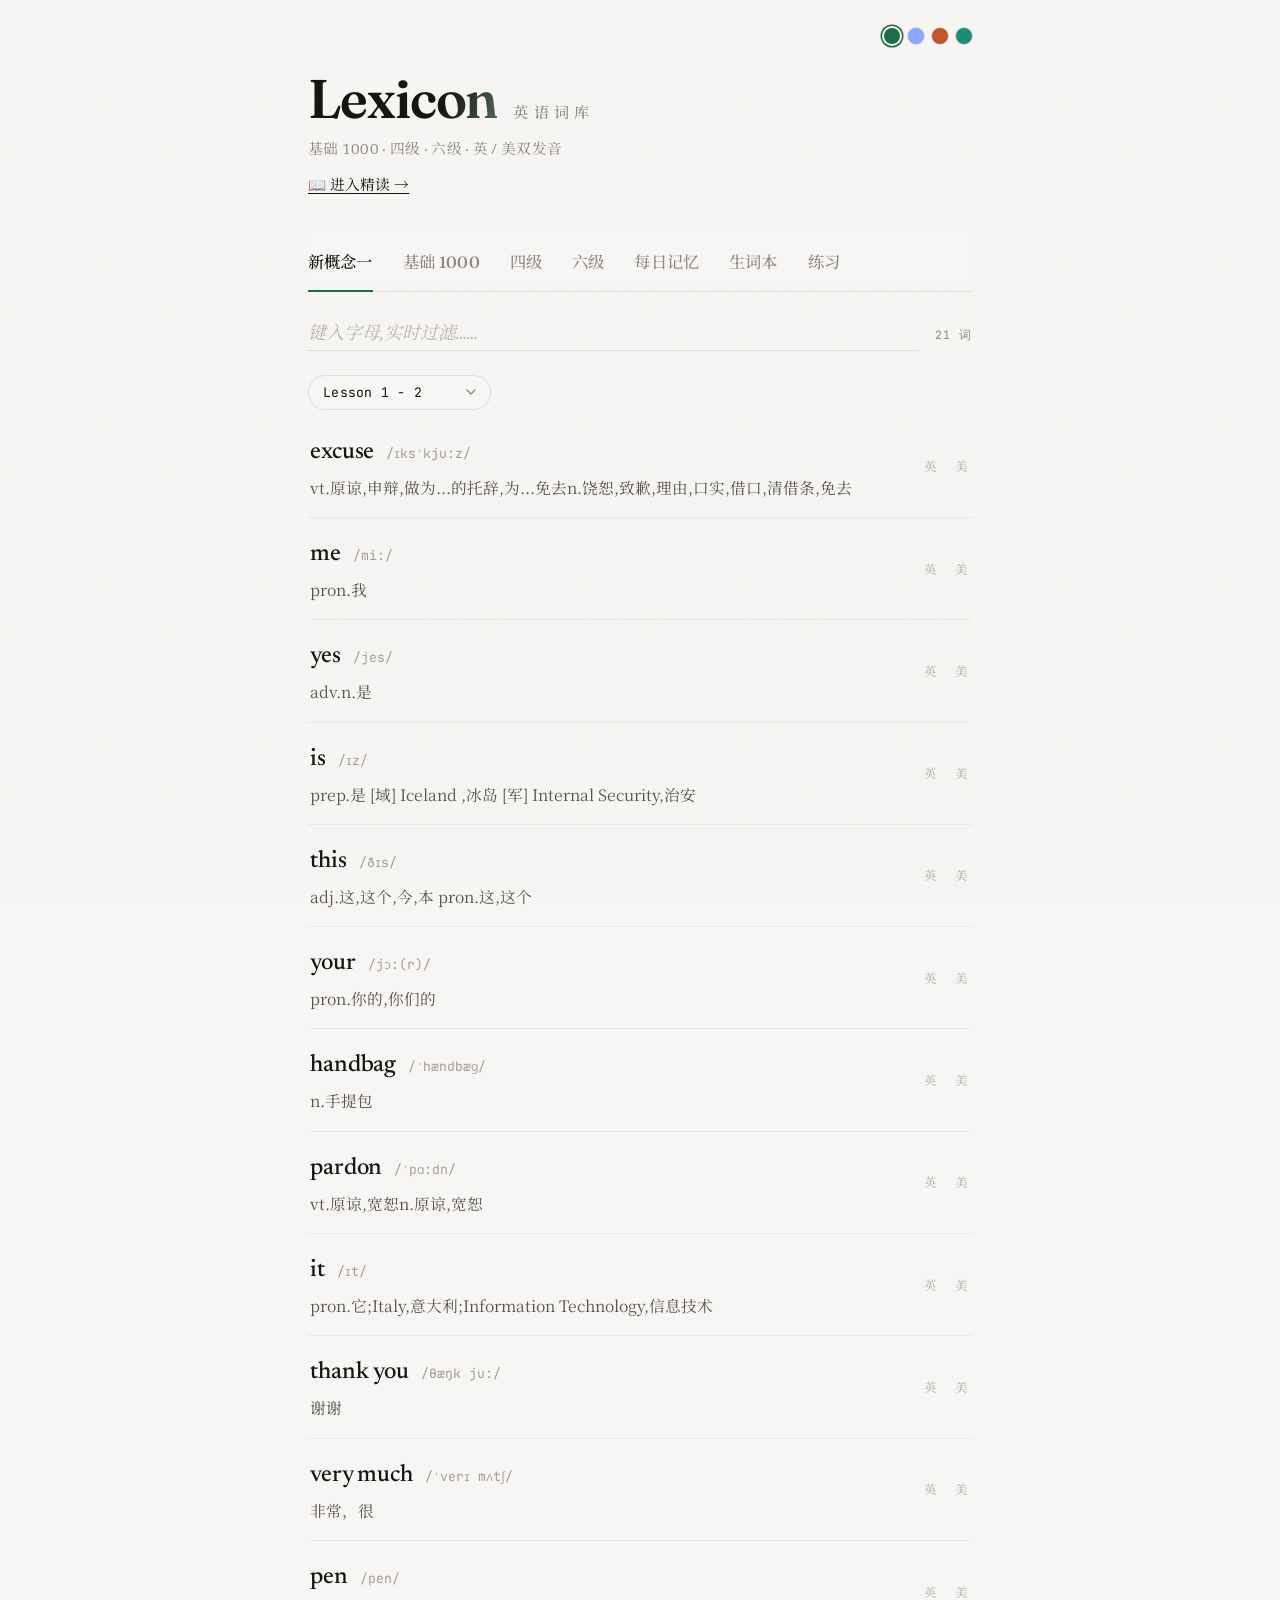
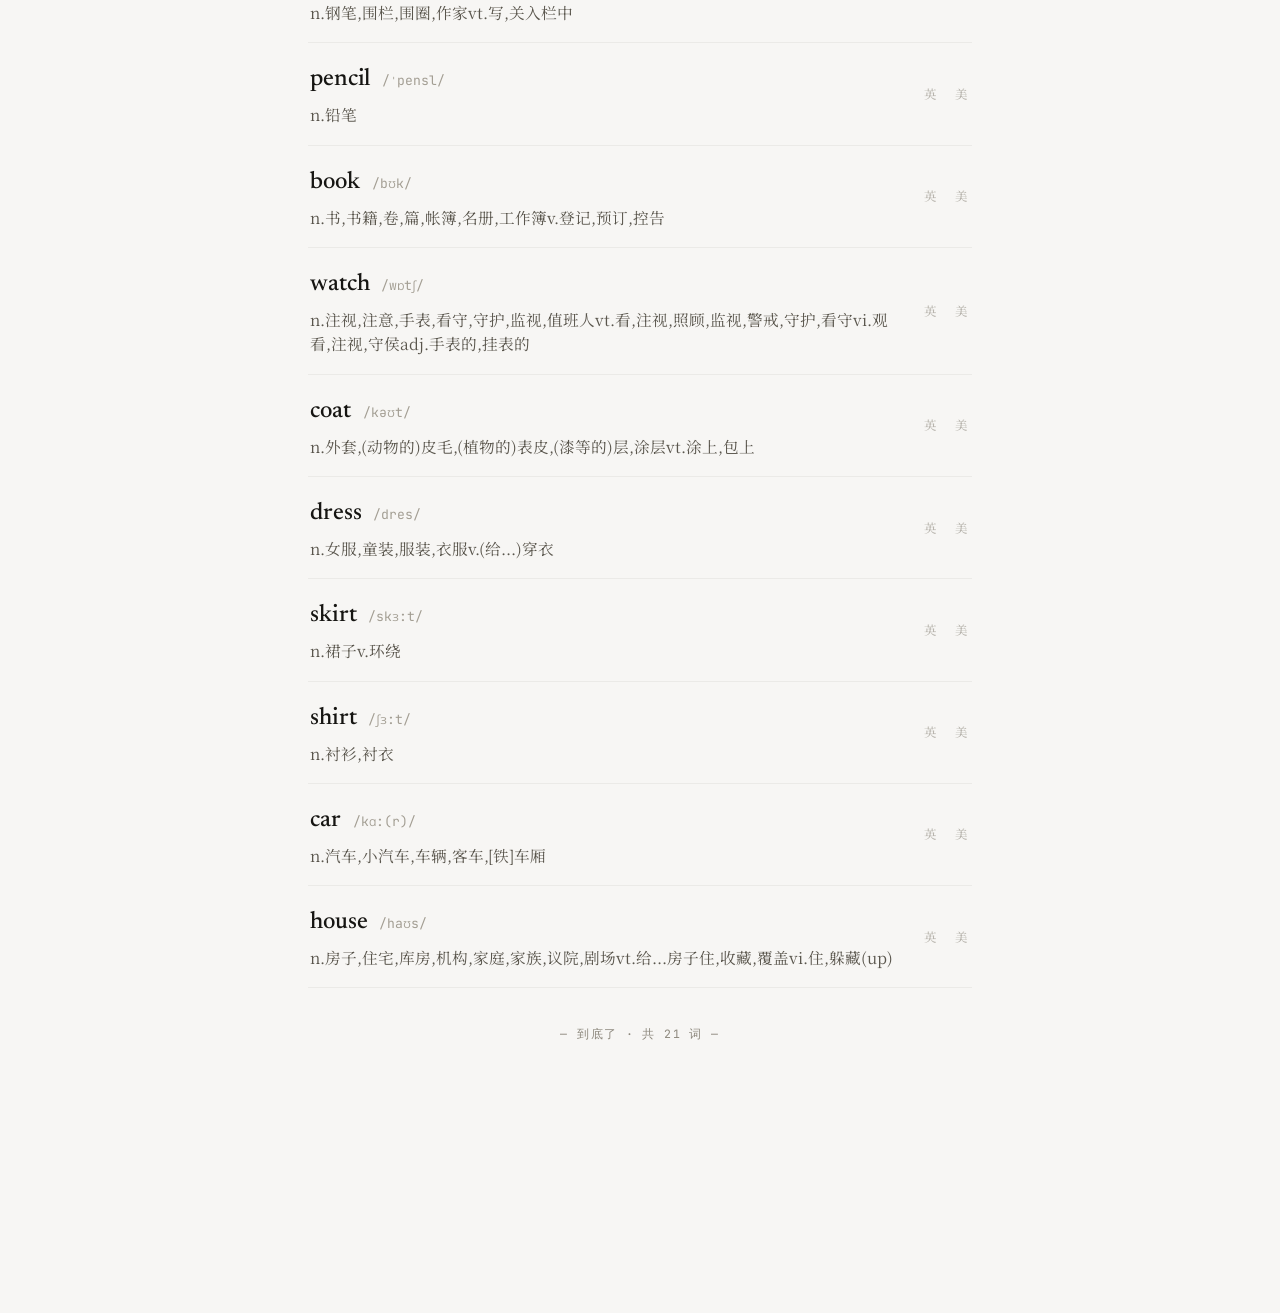
==== commit 5ac7d957: "标题流光 + 点击火花动效(参考 React Bits,纯 CSS/JS) - 首页/精读页标题加流光(Shiny Text):改 style.css 的 .mark__en  - 全站点击迸火花(C" ====
--- a/index.html
+++ b/index.html
@@ -160,5 +160,6 @@
 
   <script src="./static/app.js"></script>
   <script src="./static/theme.js"></script>
+  <script src="./static/spark.js"></script>
 </body>
 </html>
--- a/static/style.css
+++ b/static/style.css
@@ -70,8 +70,23 @@
   font-weight: 600;
   font-size: clamp(2.4rem, 7vw, 3.4rem);
   letter-spacing: -0.02em;
-  color: var(--ink);
   line-height: 1;
+  /* 流光:一道主色高光反复掠过标题(Shiny Text,参考 React Bits) */
+  color: var(--ink);
+  background-image: linear-gradient(110deg,
+    var(--ink) 30%,
+    color-mix(in srgb, var(--accent) 60%, white) 50%,
+    var(--ink) 70%);
+  background-size: 250% 100%;
+  -webkit-background-clip: text;
+  background-clip: text;
+  -webkit-text-fill-color: transparent;
+  animation: shine 3.4s ease-in-out infinite;
+}
+@keyframes shine { 0% { background-position: 140% 0; } 100% { background-position: -40% 0; } }
+/* 关闭动效偏好:标题回退为纯色,保证可读 */
+@media (prefers-reduced-motion: reduce) {
+  .mark__en { animation: none; -webkit-text-fill-color: var(--ink); background: none; }
 }
 .mark__cn {
   font-family: "Noto Serif SC", serif;
